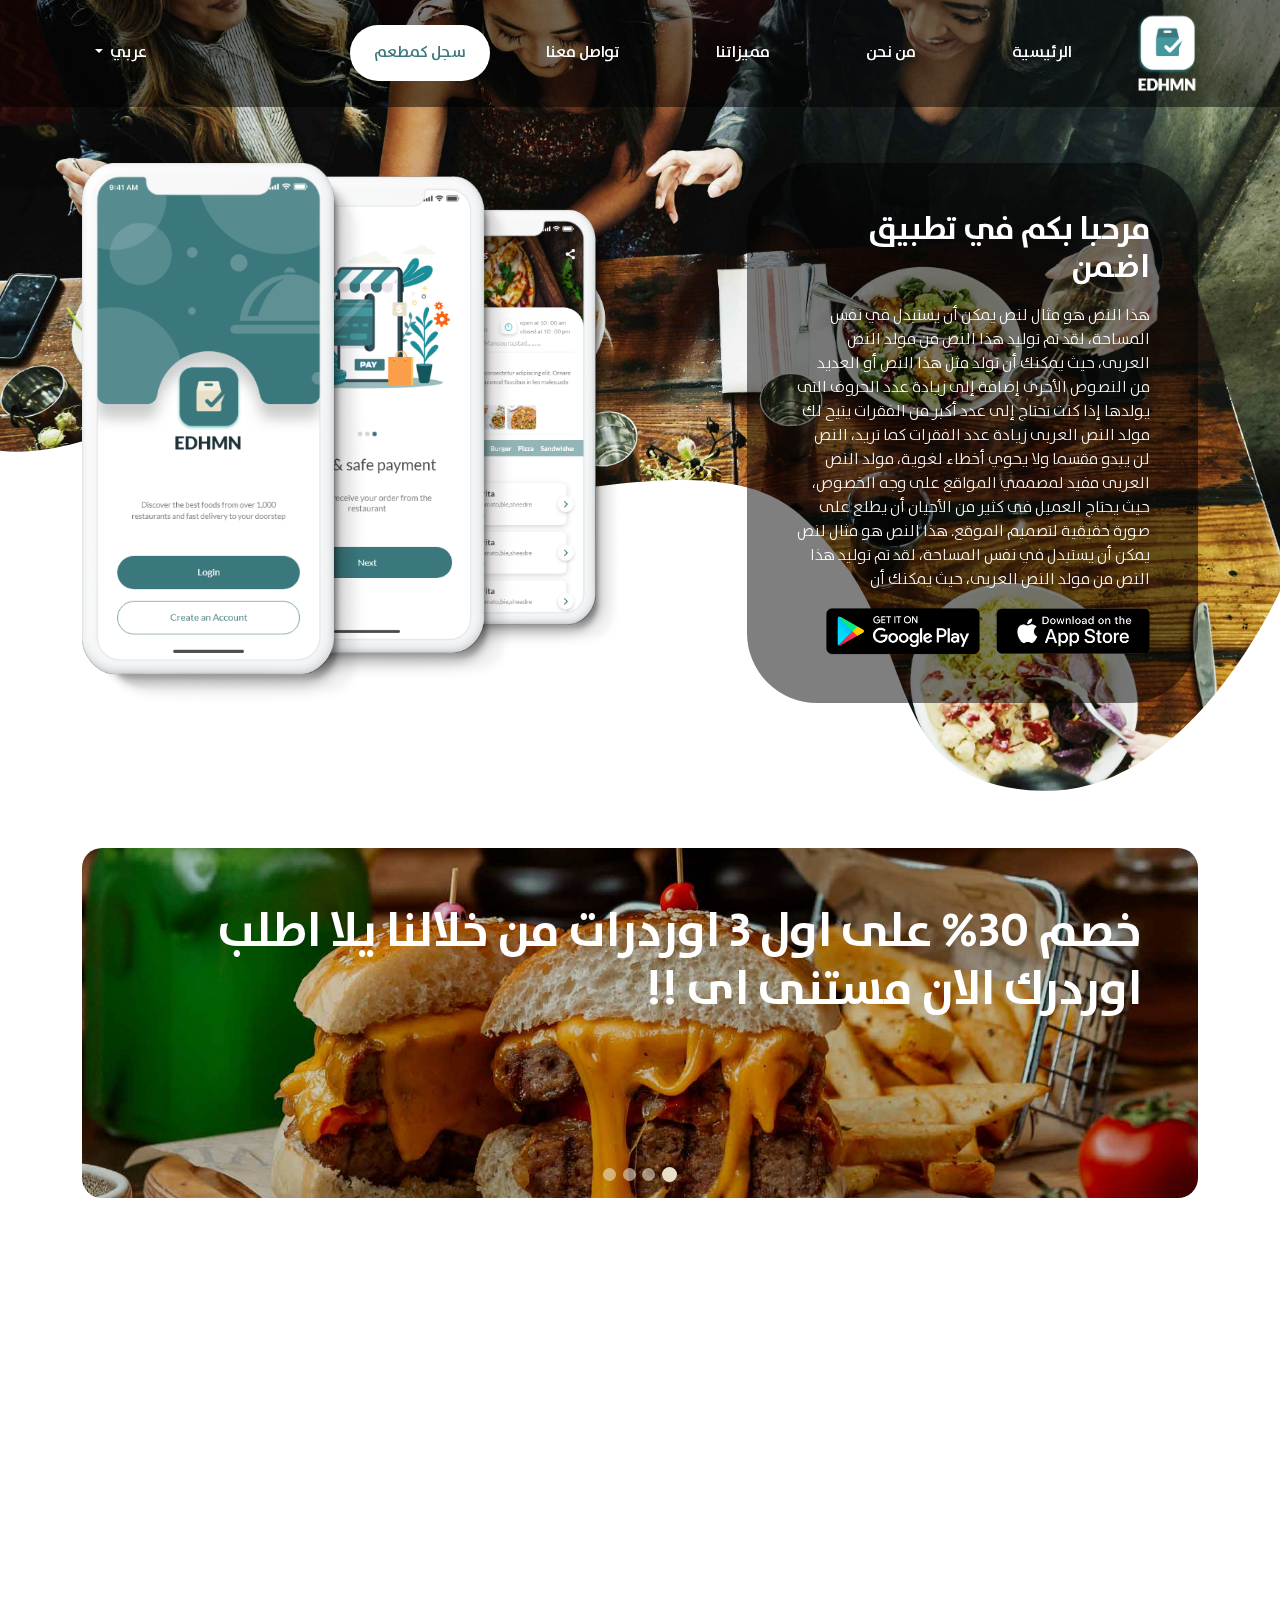
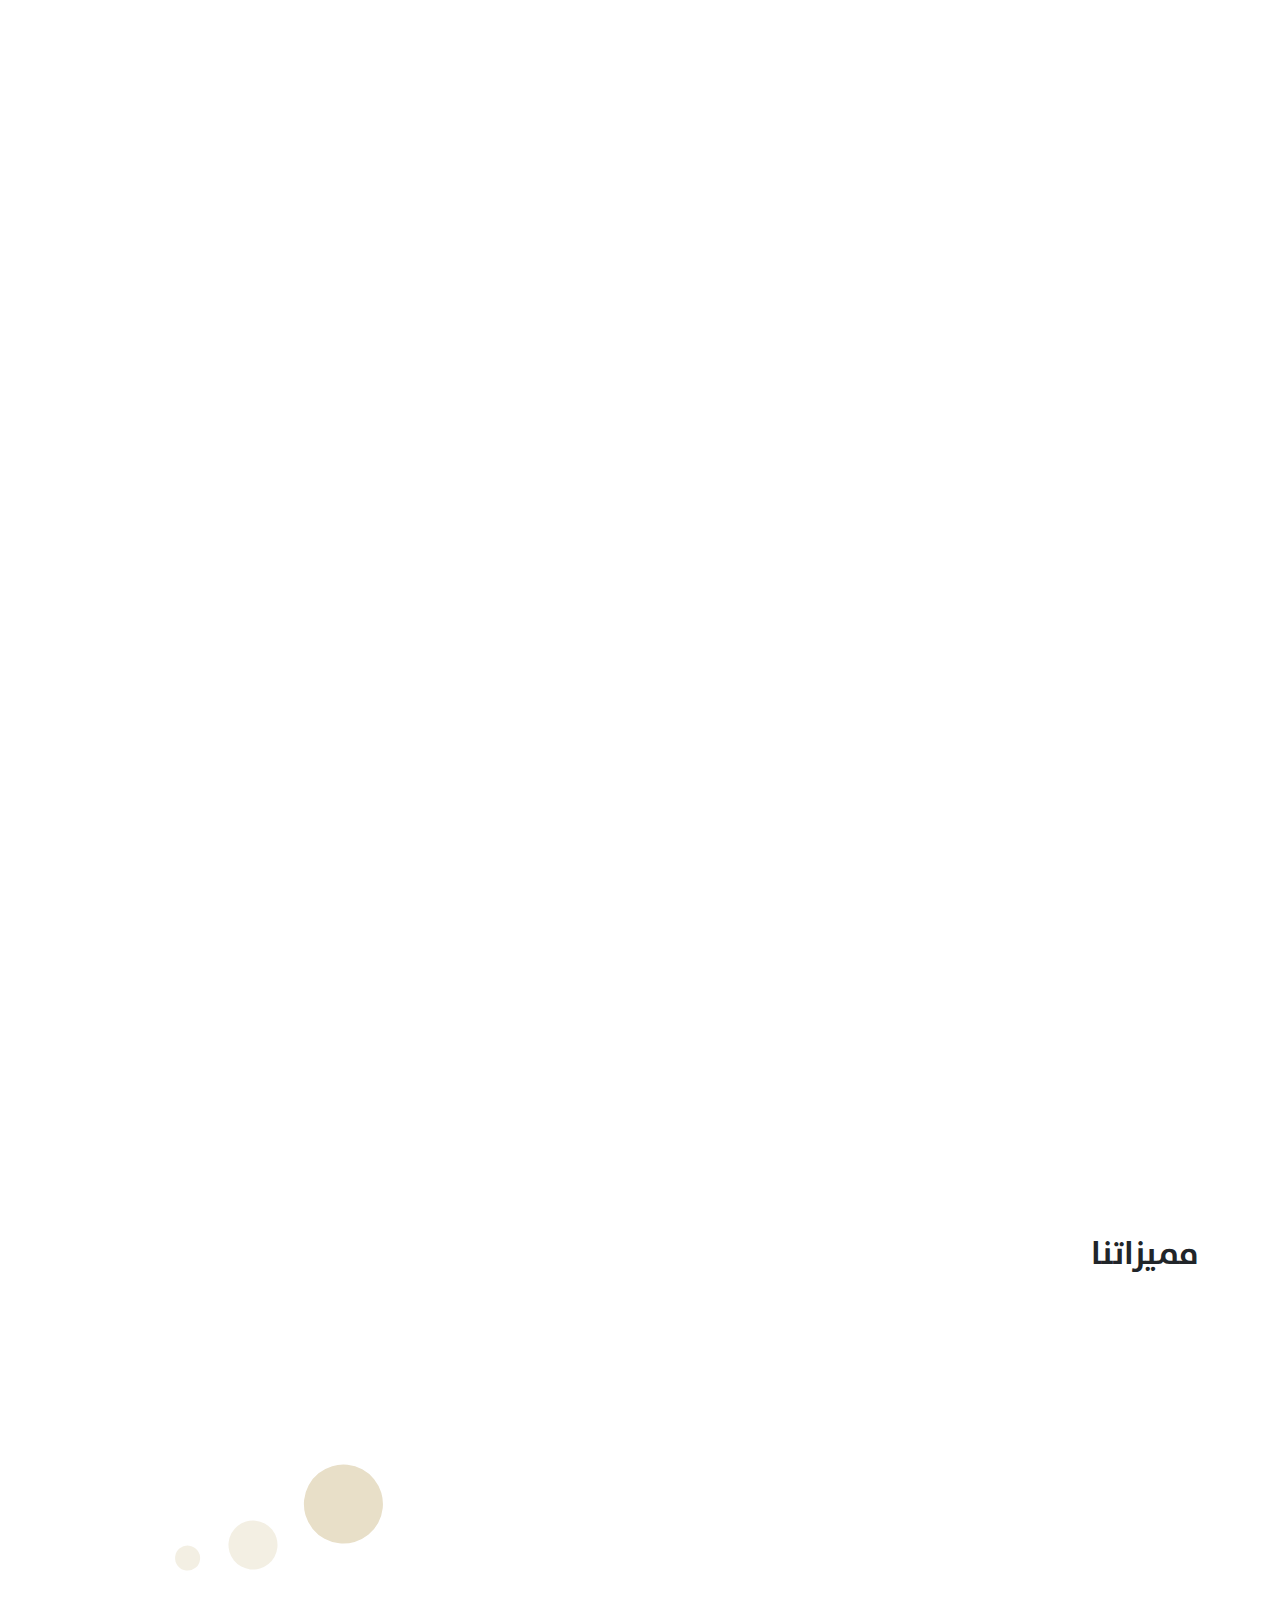
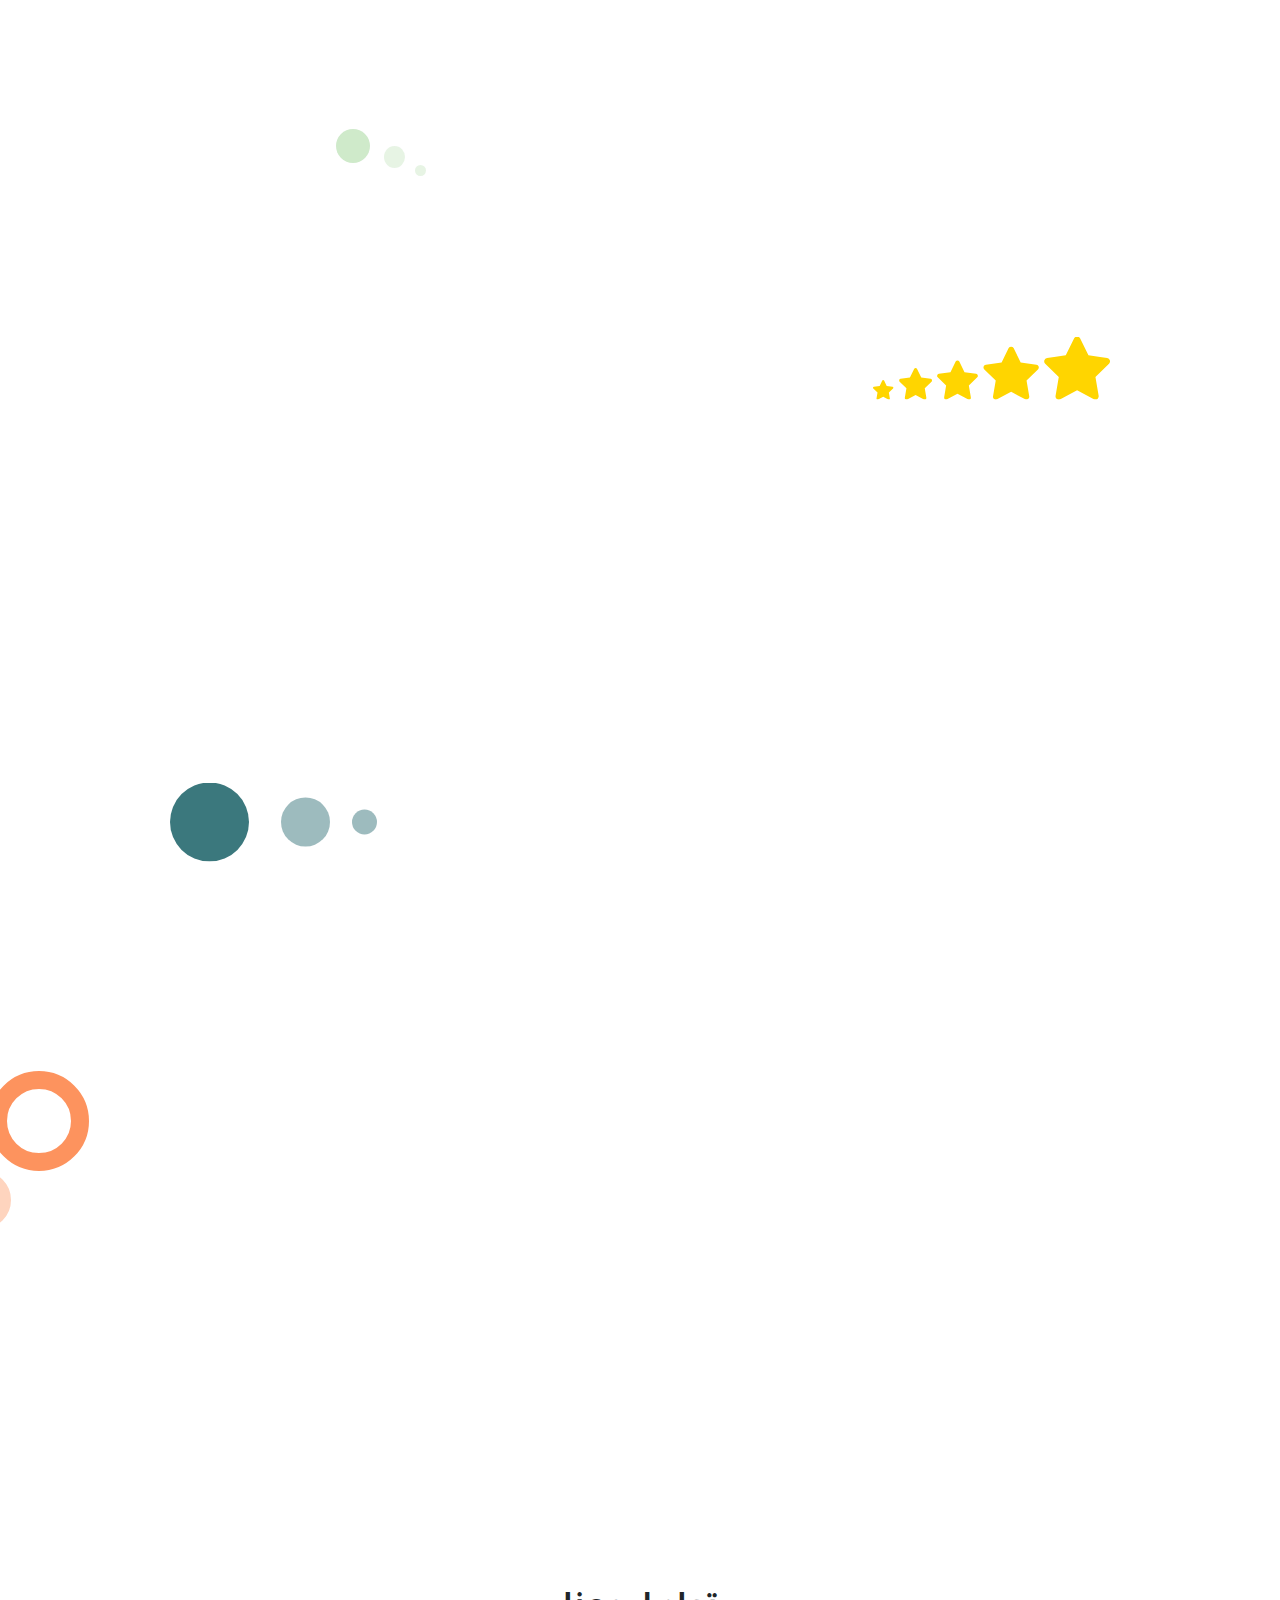
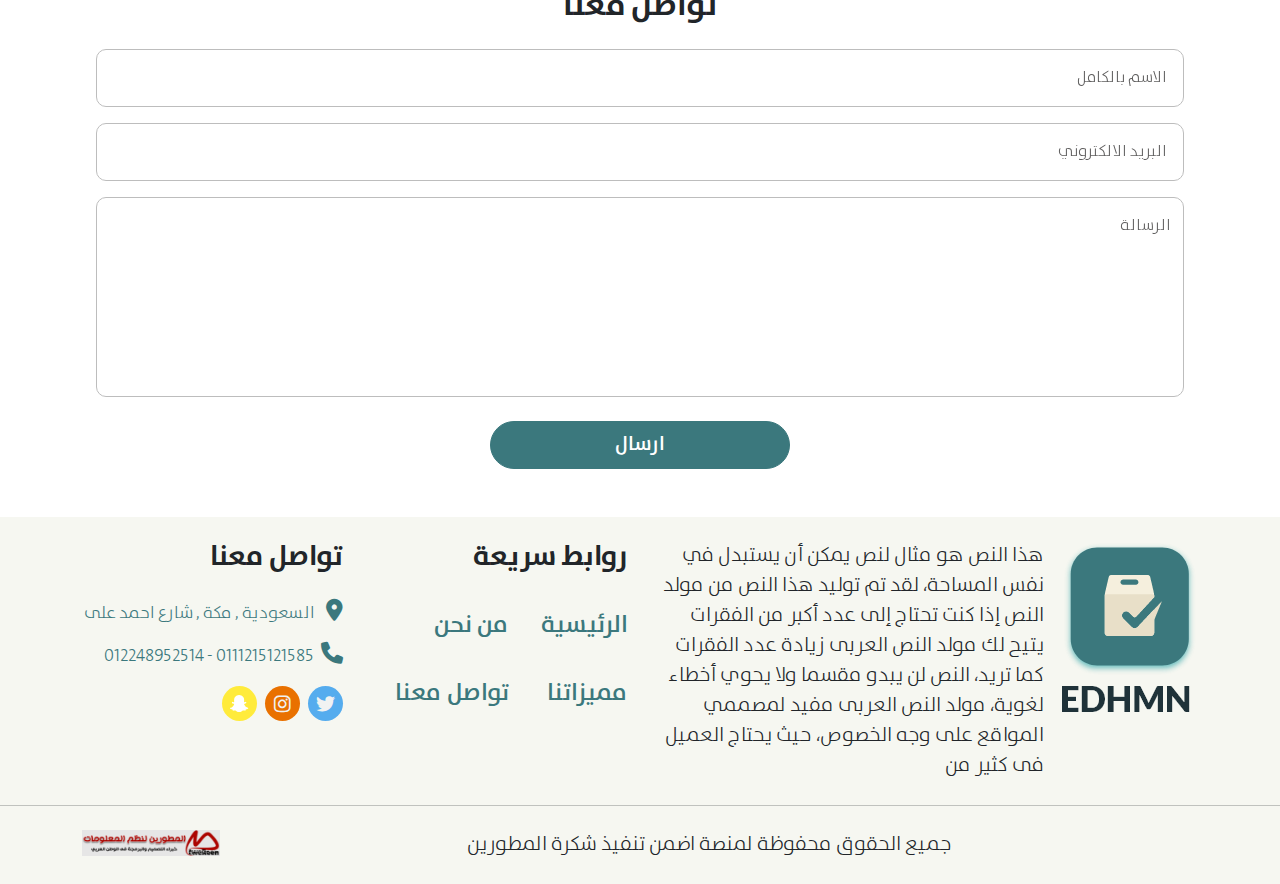
==== views/index.html @ 1c358908 "Finish landing home" ====
<!DOCTYPE html>
<html lang="ar">

<head>
    <meta charset="UTF-8">
    <meta http-equiv="X-UA-Compatible" content="IE=edge">
    <meta name="viewport" content="width=device-width, initial-scale=1.0">
    <title>EDHMN</title>
    <meta name="description" content="EDHMN" />
    <meta name="keywords" content="EDHMN">
    <meta name="theme-color" content="#3B787D">
    <link rel="shortcut icon" href="../favicon.png" type="image/x-icon">
    <!-- Fontawsome links -->
    <link rel="stylesheet" href="../css/libs/solid.css">
    <link rel="stylesheet" href="../css/libs/brands.css">
    <link rel="stylesheet" href="../css/libs/regular.css">
    <link rel="stylesheet" href="../css/libs/fontawesome.css">
    <!-- Plugins links -->
    <link rel="stylesheet" href="../css/libs/animate.min.css">
    <link rel="stylesheet" href="../css/libs/aos.css">
    <link rel="stylesheet" href="../css/libs/owl.carousel.css">
    <!-- Style -->
    <link rel="stylesheet" id="bootstrapLink" href="../css/bootstrap.rtl.css">
    <link rel="stylesheet" id="stylefileLink" href="../css/style.rtl.css">
</head>

<body>

    <!-- Loading page -->
    <div class="loading-wrap">

    </div>

    <!-- Content -->
    <div class="wrap-fullpage">
        <!-- Start Header -->
        <header id="main-header">
            <img src="../assets/img/global/svghead.svg" draggable="false" class="d-md-block d-none header__img"
                alt="header">
            <img src="../assets/img/global/svgheadMobile.svg" draggable="false" class="d-md-none header__img"
                alt="header">

            <img src="../assets/img/SVGs/greencirle.svg" data-aos-delay="200" data-aos="fade-down"
                class="circle__svg green" alt="circle" draggable="false">
            <img src="../assets/img/SVGs/opacityYellowCircle.svg" data-aos-delay="200" data-aos="fade-up"
                class="circle__svg yellow" alt="circle" draggable="false">


            <nav class="navbar navbar-expand-lg bg-black bg-opacity-50 fixed-top">
                <div class="container-xl container-fluid">
                    <a class="navbar-brand" href="#">
                        <img src="../assets/img/global/logo.png" alt="logo شعار الموقع">
                    </a>
                    <button class="navbar-toggler" type="button" data-bs-toggle="offcanvas"
                        data-bs-target="#mainNavbar">
                        <span class="fas fa-bars text-white fs-3"></span>
                    </button>
                    <div class="offcanvas offcanvas-start" tabindex="-1" id="mainNavbar">
                        <div class="offcanvas-header border-bottom">
                            <h5 class="offcanvas-title" id="mainNavbarLabel" data-lang="offcanvas_header_title">القائمة
                            </h5>
                            <button type="button" class="btn-close" data-bs-dismiss="offcanvas"></button>
                        </div>
                        <div class="offcanvas-body align-items-lg-center">
                            <ul class="navbar-nav  flex-grow-1 pe-3 align-items-lg-center">

                                <li class="nav-item">
                                    <a class="nav-link px-lg-5" href="index.html" data-lang="home_link">الرئيسية</a>
                                </li>
                                <li class="nav-item">
                                    <a class="nav-link px-lg-5" href="index.html" data-lang="weare_link">من نحن</a>
                                </li>
                                <li class="nav-item">
                                    <a class="nav-link px-lg-5" href="index.html" data-lang="features_link">مميزاتنا</a>
                                </li>
                                <li class="nav-item">
                                    <a class="nav-link px-lg-5" href="index.html" data-lang="contactus_link">تواصل
                                        معنا</a>
                                </li>
                                <li class="nav-item">
                                    <a class="nav-link ms-lg-2 px-4 py-3 bg-white rounded-pill nav-btn"
                                        href="index.html" data-lang="signasrest_link">سجل كمطعم</a>
                                </li>

                            </ul>
                            <hr class="d-lg-none">
                            <div class="dropdown text-lg-center language-toggler">
                                <button class="btn dropdown-toggle" type="button" data-bs-toggle="dropdown">
                                    عربي
                                </button>
                                <ul class="dropdown-menu border-0 shadow-sm">
                                    <li><button class="dropdown-item active" data-lang="arbtn_langtoggler"
                                            data-lang-type="ar" type="button">عربي</button></li>
                                    <li><button class="dropdown-item " data-lang="enbtn_langtoggler" data-lang-type="en"
                                            type="button">انجليزي</button></li>
                                </ul>
                            </div>
                        </div>
                    </div>


                </div>
            </nav>


            <div class="header__content">
                <div class="container-xl container-fluid">
                    <div class="row gy-5">
                        <div class="col-lg-5">
                            <section class="bg-black bg-opacity-50  p-sm-5 p-4 mx-auto mx-lg-0 text__box"
                                data-aos="fade-up">
                                <h2 class="text-white mb-3 content__title" data-lang="introtitle_header">مرحبا بكم في
                                    تطبيق اضمن</h2>
                                <p class="text-white content__paragraph" data-lang="introparagraph_header">
                                    هذا النص هو مثال لنص يمكن أن يستبدل في نفس المساحة، لقد تم توليد هذا النص من مولد
                                    النص
                                    العربى، حيث يمكنك أن تولد مثل هذا النص أو العديد من النصوص الأخرى إضافة إلى زيادة
                                    عدد
                                    الحروف التى يولدها
                                    إذا كنت تحتاج إلى عدد أكبر من الفقرات يتيح لك مولد النص العربى زيادة عدد الفقرات كما
                                    تريد، النص لن يبدو مقسما ولا يحوي أخطاء لغوية، مولد النص العربى مفيد لمصممي المواقع
                                    على
                                    وجه الخصوص، حيث يحتاج العميل فى كثير من الأحيان أن يطلع على صورة حقيقية لتصميم
                                    الموقع.
                                    هذا النص هو مثال لنص يمكن أن يستبدل في نفس المساحة، لقد تم توليد هذا النص من مولد
                                    النص
                                    العربى، حيث يمكنك أن
                                </p>
                                <ul class="nav gap-3">
                                    <li class="nav-item">
                                        <a class="nav-link p-0" href="#"><img
                                                src="../assets/img/global/appstore-free-img.png"
                                                alt="تحميل التطبيق من appstore"></a>
                                    </li>
                                    <li class="nav-item">
                                        <a class="nav-link p-0" href="#">
                                            <img src="../assets/img/global/playstore-free-img.png" alt="playstore">
                                        </a>
                                    </li>

                                </ul>
                            </section>
                        </div>
                        <div class="col-xl-6 col-lg-7 offset-xl-1 text-center">
                            <img src="../assets/img/global/mobiles.png" data-aos="fade-down" class="img-fluid"
                                alt="mobiles">
                        </div>
                    </div>
                </div>

            </div>
        </header>

        <!-- Start Content -->
        <main>
            <div class="container">
                <!-- Slider -->
                <div class="position-relative wrap-slider">
                    <img src="../assets/img/SVGs/borderdOpacityGreenCr.svg" data-aos="fade-down" draggable="false"
                        class="svg__circle green" alt="circle">
                    <img src="../assets/img/SVGs/borderdOpacityOrangeCr.svg" data-aos="fade-up" draggable="false"
                        class="svg__circle orange" alt="circle">

                    <div class="owl-carousel position-relative py-5 discountslider">
                        <article class="position-relative discount__item">
                            <h3 class="display-5 me-auto item__text" data-lang="discount_text_1">
                                خصم 30% على اول 3 اوردرات من خلالنا يلا اطلب اوردرك الان مستنى اى !!
                            </h3>
                            <img src="../assets/img/slider/meat-burger-with-french-fries.jpg" draggable="false"
                                class="item__img" alt="برجر عرض">
                        </article>
                        <article class="position-relative discount__item">
                            <h3 class="display-5 me-auto item__text" data-lang="discount_text_2">
                                خصم 30% على اول 3 اوردرات من خلالنا يلا اطلب اوردرك الان مستنى اى !! خصم 30% على اول 3
                                اوردرات من خلالنا يلا اطلب اوردرك الان مستنى اى !!
                            </h3>
                            <img src="../assets/img/slider/meat-burger-with-french-fries.jpg" draggable="false"
                                class="item__img" alt="برجر عرض">
                        </article>
                        <article class="position-relative discount__item">
                            <h3 class="display-5 me-auto item__text" data-lang="discount_text_1">
                                خصم 30% على اول 3 اوردرات من خلالنا يلا اطلب اوردرك الان مستنى اى !!
                            </h3>
                            <img src="../assets/img/slider/meat-burger-with-french-fries.jpg" draggable="false"
                                class="item__img" alt="برجر عرض">
                        </article>
                        <article class="position-relative discount__item">
                            <h3 class="display-5 me-auto item__text" data-lang="discount_text_2">
                                خصم 30% على اول 3 اوردرات من خلالنا يلا اطلب اوردرك الان مستنى اى !! خصم 30% على اول 3
                                اوردرات من خلالنا يلا اطلب اوردرك الان مستنى اى !!
                            </h3>
                            <img src="../assets/img/slider/meat-burger-with-french-fries.jpg" draggable="false"
                                class="item__img" alt="برجر عرض">
                        </article>

                    </div>
                </div>


                <!-- About Us -->
                <div id="aboutus-section" class="py-5">
                    <div class="row g-4">
                        <div class="col-xxl-7 align-self-x2l-center">
                            <img src="../assets/img/global/aboutus-mobiles.png" data-aos="fade-up"
                                alt="من يكون اضمن EDHMN" class="img-fluid">
                        </div>
                        <div class="col-xxl-5">
                            <article class="mx-auto position-relative text__box" data-aos="fade-down">
                                <img src="../assets/img/SVGs/groupCirOranges.svg" draggable="false" alt="circles"
                                    class="svg__circles">
                                <h3 class="h2 mb-3 fw-ar-bold about__title" data-lang="aboutus_title">من نحن</h3>
                                <p class="lead fs-4 mb-0" data-lang="aboutus_paragraph">
                                    هذا النص هو مثال لنص يمكن أن يستبدل في نفس المساحة، لقد تم توليد هذا النص من
                                    مولد النص العربى، حيث يمكنك أن تولد مثل هذا النص أو العديد من النصوص الأخرى إضافة
                                    إلى زيادة عدد الحروف التى يولدها
                                    <br>
                                    المواقع على وجه الخصوص، حيث يحتاج العميل فى كثير من الأحيان أن يطلع على صورة حقيقية
                                    لتصميم الموقع.
                                    هذا النص هو مثال لنص يمكن أن يستبدل في نفس المساحة، لقد تم توليد هذا النص من مولد
                                    النص العربى، حيث يمكنك أن تولد مثل هذا النص أو العديد من النصوص الأخرى إضافة إلى
                                    إذا كنت تحتاج إلى عدد أكبر من الفقرات يتيح لك مولد النص العربى زيادة عدد الفقرات كما
                                    تريد، النص لن يبدو مقسما ولا يحوي أخطاء لغوية، مولد النص العربى مفيد لمصممي المواقع
                                    على وجه الخصوص، حيث يحتاج العميل فى كثير من الأحيان أن يطلع على صورة حقيقية لتصميم
                                    الموقع. إلى زيادة عدد الحروف التى يولدها التطبيق.
                                </p>
                            </article>
                        </div>
                    </div>
                </div>


                <!-- Our Features -->
                <section id="features-section" class="py-5">
                    <h3 class="h2 mb-4 fw-ar-bold feature__title" data-lang="feature_title">مميزاتنا</h3>
                    <div class="row g-4 mb-4">
                        <!-- 1 -->
                        <div class="col-xl-4 col-md-5 align-self-md-center text-md-start text-center">
                            <span class="feature__number d-block" data-aos="fade-down">
                                01
                            </span>
                            <p data-aos="fade-up" class="mb-0 mx-auto mx-md-0 feature__text" data-lang="feature_1">
                                نوفر لك مجموعة من افضل المطاعم ,والكافيهات ... الخ المتميزة القريبة منك
                            </p>
                        </div>
                        <div class="col-xl-8 col-md-7 position-relative">
                            <div class="position-relative imgs__box">
                                <div class="img__back" data-aos="fade-up-left">
                                    <img src="../assets/img/features/cups.jpg" alt="كاسات واطقم ومشاريب">
                                </div>
                                <div class="img__front" data-aos="fade-up-right">
                                    <img src="../assets/img/features/coloredburger.jpg" alt="برجر ملون , ايس كريم">
                                </div>
                            </div>

                            <img src="../assets/img/SVGs/groupGreenCir.svg" alt="circles" draggable="false"
                                class="circle__svg">
                            <img draggable="false" src="../assets/img/features/yelloCircles.svg"
                                class="img-fluid circle" alt="yellow دوائر ملونه">
                        </div>
                    </div>
                    <!-- 2 -->
                    <div class="row g-4 mb-4 leftrow__box">
                        <div class="col-xl-9 col-md-7 position-relative leftside">
                            <div class="position-relative left__box imgs__box">
                                <div class="img__back" data-aos="fade-up-right">
                                    <img src="../assets/img/features/coloredburger.jpg" alt="كاسات واطقم ومشاريب">
                                </div>
                                <div class="img__front" data-aos="fade-up-left">
                                    <img src="../assets/img/features/burger.jpg" alt="برجر ملون , ايس كريم">
                                </div>
                            </div>

                            <img draggable="false" src="../assets/img/features/stars.svg" class="img-fluid circle"
                                alt="نجوم">
                        </div>
                        <div class="col-xl-3 col-md-5 align-self-md-center text-md-start text-center">
                            <span class="feature__number d-block" data-aos="fade-down">
                                02
                            </span>
                            <p class="mb-0 mx-auto mx-md-0 feature__text" data-aos="fade-up" data-lang="feature_2">
                                تقدر تختار وجبتك المفضلة من مطعمك المفضل وتضيفها للسلة واذا بدك اوردر خاص تقدر تطلبه
                                كمان
                            </p>
                        </div>
                    </div>
                    <!-- 3 -->
                    <div class="row g-4 mb-4">
                        <div class="col-xl-4 col-md-5 align-self-md-center text-md-start text-center">
                            <span class="feature__number d-block" data-aos="fade-down">
                                03
                            </span>
                            <p class="mb-0 mx-auto mx-md-0 feature__text" data-aos="fade-up" data-lang="feature_3">
                                يمكنك استلام اوردرك من المطعم بنفسك او يمكنك حجز طاولة في المطعم
                            </p>
                        </div>
                        <div class="col-xl-8 col-md-7 position-relative">
                            <div class="position-relative imgs__box">
                                <div class="img__back">
                                    <img src="../assets/img/features/breads.jpg" data-aos="fade-up-left"
                                        alt="كاسات واطقم ومشاريب">
                                </div>
                                <div class="img__front">
                                    <img src="../assets/img/features/cafe.jpg" data-aos="fade-up-right"
                                        alt="برجر ملون , ايس كريم">
                                </div>
                            </div>

                            <img draggable="false" src="../assets/img/features/greenCircles.svg"
                                class="img-fluid circle" alt="yellow دوائر ملونه">
                        </div>
                    </div>
                    <!-- 4 -->
                    <div class="row g-4 leftrow__box">
                        <div class="col-xl-9 col-md-7 position-relative leftside">
                            <div class="position-relative left__box imgs__box">
                                <div class="img__back">
                                    <img src="../assets/img/features/group.jpg" data-aos="fade-up-right"
                                        alt="كاسات واطقم ومشاريب">
                                </div>
                                <div class="img__front">
                                    <img src="../assets/img/features/vegetables.jpg" data-aos="fade-up-left"
                                        alt="برجر ملون , ايس كريم">
                                </div>
                            </div>
                            <img src="../assets/img/SVGs/borderGrOrangeCr.svg" alt="orange" draggable="false"
                                class="gr__svg">
                        </div>
                        <div class="col-xl-3 col-md-5 align-self-md-center text-md-start text-center">
                            <span class="feature__number d-block" data-aos="fade-down">
                                04
                            </span>
                            <p class="mb-0 mx-auto mx-md-0 feature__text" data-aos="fade-up" data-lang="feature_4">
                                سهولة الدفع , كما يمكنك الاطلاع على تفغاصيل الطلب من طلباتى
                            </p>
                        </div>
                    </div>
                </section>

                <!-- Contact Us -->
                <section id="contactus-section" class="py-5 position-relative">
                    <img src="../assets/img/SVGs/primaryBrCr.svg" data-aos="fade-down" alt="دائره" draggable="false"
                        class="svg__circle primary">
                    <img src="../assets/img/SVGs/groupOrangeSolid.svg" data-aos="fade-up" alt="دائره" draggable="false"
                        class="svg__circle orange">
                    <article class="text-center">
                        <h3 class="h2 mb-4 fw-ar-bold contactus__title" data-lang="contactus_title">تواصل معنا</h3>
                    </article>

                    <form class="mx-auto contact__form">
                        <div class="mb-3">
                            <input type="text" class="form-control  p-3" data-lang="input_username"
                                placeholder="الاسم بالكامل">
                        </div>
                        <div class="mb-3">
                            <input type="email" class="form-control  p-3" data-lang="input_email"
                                placeholder="البريد الالكتروني">
                        </div>
                        <div class="mb-3">
                            <textarea class="form-control py-3" data-lang="input_message"
                                placeholder="الرسالة"></textarea>
                        </div>
                        <div class="mt-4 text-center">
                            <button type="submit" class="btn btn-primary rounded-3 py-2 submit__button"
                                data-lang="contactus_button">ارسال</button>
                        </div>
                    </form>
                </section>
            </div>

        </main>

        <!-- Footer -->
        <footer id="main__footer">
            <div class="container">
                <div class="py-4 top__footer">
                    <div class="row g-4">
                        <div class="col-xl-6 col-md-12">
                            <div class="d-flex gap-3 flex-sm-row flex-column">
                                <div class="topfooter__logo">
                                    <img src="../assets/img/global/logoBig.png" alt="اضمن شعار كبير فوتر">
                                </div>
                                <article>
                                    <p class="mb-0 lead topfooter__pargraph" data-lang="topfooter_pargraph">
                                        هذا النص هو مثال لنص يمكن أن يستبدل في نفس المساحة، لقد تم توليد هذا النص من
                                        مولد النص
                                        إذا كنت تحتاج إلى عدد أكبر من الفقرات يتيح لك مولد النص العربى زيادة عدد الفقرات
                                        كما تريد، النص لن يبدو مقسما ولا يحوي أخطاء لغوية، مولد النص العربى مفيد لمصممي
                                        المواقع على وجه الخصوص، حيث يحتاج العميل فى كثير من
                                    </p>
                                </article>
                            </div>
                        </div>
                        <div class="col-xl-3 col-md-6">
                            <section class="maplinkssec__footer">
                                <h4 class="h3 fw-ar-bold mb-3" data-lang="maplinks_title">روابط سريعة</h4>
                                <div class="row">
                                    <div class="col-5">
                                        <ul class="nav flex-column">
                                            <li class="nav-item py-2">
                                                <a class="nav-link px-0" href="#" data-lang="home_link">الرئيسية</a>
                                            </li>
                                            <li class="nav-item py-2">
                                                <a class="nav-link px-0" href="#" data-lang="features_link">مميزاتنا</a>
                                            </li>
                                        </ul>
                                    </div>
                                    <div class="col">
                                        <ul class="nav flex-column">
                                            <li class="nav-item py-2">
                                                <a class="nav-link px-0 " href="#" data-lang="weare_link">من نحن</a>
                                            </li>
                                            <li class="nav-item py-2">
                                                <a class="nav-link px-0" href="#" data-lang="contactus_link">تواصل
                                                    معنا</a>
                                            </li>
                                        </ul>
                                    </div>
                                </div>
                            </section>
                        </div>
                        <div class="col-xl-3 col-md-6">
                            <section class="contactussec__footer">
                                <h4 class="h3 fw-ar-bold mb-3" data-lang="contactus_title">تواصل معنا</h4>

                                <ul class="nav flex-column">
                                    <li class="nav-item">
                                        <a class="nav-link px-0 " href="#">
                                            <i class="fas fa-location-dot me-2"></i>
                                            <span data-lang="address">
                                                السعودية , مكة , شارع احمد على
                                            </span>
                                        </a>
                                    </li>
                                    <li class="nav-item">
                                        <a class="nav-link px-0" href="#">
                                            <i class="fas fa-phone me-1"></i>
                                            <span>
                                                0111215121585 - 012248952514
                                            </span>
                                        </a>
                                    </li>

                                    <li class="nav-item social__links">
                                        <ul class="nav">
                                            <li class="nav-item">
                                                <a class="nav-link p-0" href="#">
                                                    <i class="fab fa-twitter"></i>
                                                </a>
                                            </li>
                                            <li class="nav-item">
                                                <a class="nav-link p-0" href="#">
                                                    <i class="fab fa-instagram"></i>
                                                </a>
                                            </li>
                                            <li class="nav-item">
                                                <a class="nav-link p-0" href="#">

                                                    <svg xmlns="http://www.w3.org/2000/svg" width="18.256"
                                                        height="17.241" viewBox="0 0 16.256 15.241">
                                                        <path id="snapchat_4_" data-name="snapchat (4)"
                                                            d="M15.937,27.369a4.7,4.7,0,0,1-3.192-2.678.154.154,0,0,0-.009-.018.672.672,0,0,1-.076-.553c.119-.278.574-.423.875-.518.087-.027.17-.054.238-.08a1.84,1.84,0,0,0,.648-.387.616.616,0,0,0,.2-.443.7.7,0,0,0-.522-.6.944.944,0,0,0-.354-.067.787.787,0,0,0-.329.067,1.848,1.848,0,0,1-.678.193.622.622,0,0,1-.225-.049c.006-.1.012-.206.019-.314l0-.047a8.047,8.047,0,0,0-.207-3.282,4.415,4.415,0,0,0-.995-1.423,4.16,4.16,0,0,0-1.19-.784,4.7,4.7,0,0,0-1.856-.392H8.244l-.279,0a4.719,4.719,0,0,0-1.858.392,4.136,4.136,0,0,0-1.186.783,4.429,4.429,0,0,0-.991,1.42,8.054,8.054,0,0,0-.208,3.28v0c.007.118.015.241.022.361a.651.651,0,0,1-.266.05,1.763,1.763,0,0,1-.724-.194.651.651,0,0,0-.275-.057.973.973,0,0,0-.487.136.673.673,0,0,0-.344.44.607.607,0,0,0,.232.57,2,2,0,0,0,.606.346c.069.027.151.053.238.08.3.1.757.24.876.518a.677.677,0,0,1-.077.553.144.144,0,0,0-.008.018,5.38,5.38,0,0,1-.819,1.266,4.6,4.6,0,0,1-.988.872,3.634,3.634,0,0,1-1.387.54.379.379,0,0,0-.318.4.481.481,0,0,0,.04.166h0a1.016,1.016,0,0,0,.551.47,6.289,6.289,0,0,0,1.59.414,1.929,1.929,0,0,1,.1.35c.026.122.054.248.093.381a.417.417,0,0,0,.436.317,2.122,2.122,0,0,0,.374-.052,4.252,4.252,0,0,1,.852-.1,3.7,3.7,0,0,1,.61.052,2.9,2.9,0,0,1,1.139.588,3.688,3.688,0,0,0,2.245.875q.041,0,.082,0c.033,0,.074,0,.117,0a3.693,3.693,0,0,0,2.245-.874h0a2.906,2.906,0,0,1,1.139-.587,3.7,3.7,0,0,1,.61-.052,4.272,4.272,0,0,1,.852.09,2.06,2.06,0,0,0,.374.046h.018a.412.412,0,0,0,.418-.312c.039-.131.066-.253.093-.378a2,2,0,0,1,.1-.347,6.333,6.333,0,0,0,1.59-.414,1.02,1.02,0,0,0,.55-.469.483.483,0,0,0,.041-.168A.378.378,0,0,0,15.937,27.369Z"
                                                            transform="translate(0 -15.988)" fill="#fff" />
                                                    </svg>


                                                </a>
                                            </li>
                                        </ul>
                                    </li>
                                </ul>
                            </section>
                        </div>
                    </div>
                </div>
            </div>
            <hr class="my-0">
            <div class="container">
                <div class="py-4 d-flex flex-lg-row flex-column">
                    <div class="text-center flex-grow-1">
                        <p class="mb-0 bottomfooter__text" data-lang="bottomfooter_text">
                            جميع الحقوق محفوظة لمنصة اضمن تنفيذ شكرة المطورين
                        </p>
                    </div>
                    <div class="text-lg-end text-center mt-lg-0 mt-2 flex-shrink-0">
                        <img src="../assets/img/global/footerLogo.png" class="footer-logo__orgn" alt="شعار المطوريين">
                    </div>
                </div>
            </div>
        </footer>
    </div>
    <!-- Scripts -->
    <!-- Language file -->
    <script src="../js/lang.js"></script>


    <!-- !Note: Bootstrap doesnt depend on jquery -->
    <script src="../js/libs/bootstrap.bundle.min.js"></script>
    <script src="../js/libs/jquery-3.5.1.min.js"></script>
    <script src="../js/libs/aos.js"></script>
    <script src="../js/libs/owl.carousel.min.js"></script>
    <script src="../js/app.js"></script>
</body>

</html>
---- css/libs/solid.css ----
/*!
 * Font Awesome Free 6.0.0 by @fontawesome - https://fontawesome.com
 * License - https://fontawesome.com/license/free (Icons: CC BY 4.0, Fonts: SIL OFL 1.1, Code: MIT License)
 * Copyright 2022 Fonticons, Inc.
 */:root,:host{--fa-font-solid: normal 900 1em/1 "Font Awesome 6 Free"}@font-face{font-family:'Font Awesome 6 Free';font-style:normal;font-weight:900;font-display:block;src:url("../../assets/fonts/fa-solid-900.woff2") format("woff2"),url("../../assets/fonts/fa-solid-900.ttf") format("truetype")}.fas,.fa-solid{font-family:'Font Awesome 6 Free';font-weight:900}
---- css/libs/brands.css ----
/*!
 * Font Awesome Free 6.0.0 by @fontawesome - https://fontawesome.com
 * License - https://fontawesome.com/license/free (Icons: CC BY 4.0, Fonts: SIL OFL 1.1, Code: MIT License)
 * Copyright 2022 Fonticons, Inc.
 */:root,:host{--fa-font-brands: normal 400 1em/1 "Font Awesome 6 Brands"}@font-face{font-family:'Font Awesome 6 Brands';font-style:normal;font-weight:400;font-display:block;src:url("../../assets/fonts/fa-brands-400.woff2") format("woff2"),url("../../assets/fonts/fa-brands-400.ttf") format("truetype")}.fab,.fa-brands{font-family:'Font Awesome 6 Brands';font-weight:400}.fa-42-group:before{content:"\e080"}.fa-innosoft:before{content:"\e080"}.fa-500px:before{content:"\f26e"}.fa-accessible-icon:before{content:"\f368"}.fa-accusoft:before{content:"\f369"}.fa-adn:before{content:"\f170"}.fa-adversal:before{content:"\f36a"}.fa-affiliatetheme:before{content:"\f36b"}.fa-airbnb:before{content:"\f834"}.fa-algolia:before{content:"\f36c"}.fa-alipay:before{content:"\f642"}.fa-amazon:before{content:"\f270"}.fa-amazon-pay:before{content:"\f42c"}.fa-amilia:before{content:"\f36d"}.fa-android:before{content:"\f17b"}.fa-angellist:before{content:"\f209"}.fa-angrycreative:before{content:"\f36e"}.fa-angular:before{content:"\f420"}.fa-app-store:before{content:"\f36f"}.fa-app-store-ios:before{content:"\f370"}.fa-apper:before{content:"\f371"}.fa-apple:before{content:"\f179"}.fa-apple-pay:before{content:"\f415"}.fa-artstation:before{content:"\f77a"}.fa-asymmetrik:before{content:"\f372"}.fa-atlassian:before{content:"\f77b"}.fa-audible:before{content:"\f373"}.fa-autoprefixer:before{content:"\f41c"}.fa-avianex:before{content:"\f374"}.fa-aviato:before{content:"\f421"}.fa-aws:before{content:"\f375"}.fa-bandcamp:before{content:"\f2d5"}.fa-battle-net:before{content:"\f835"}.fa-behance:before{content:"\f1b4"}.fa-behance-square:before{content:"\f1b5"}.fa-bilibili:before{content:"\e3d9"}.fa-bimobject:before{content:"\f378"}.fa-bitbucket:before{content:"\f171"}.fa-bitcoin:before{content:"\f379"}.fa-bity:before{content:"\f37a"}.fa-black-tie:before{content:"\f27e"}.fa-blackberry:before{content:"\f37b"}.fa-blogger:before{content:"\f37c"}.fa-blogger-b:before{content:"\f37d"}.fa-bluetooth:before{content:"\f293"}.fa-bluetooth-b:before{content:"\f294"}.fa-bootstrap:before{content:"\f836"}.fa-bots:before{content:"\e340"}.fa-btc:before{content:"\f15a"}.fa-buffer:before{content:"\f837"}.fa-buromobelexperte:before{content:"\f37f"}.fa-buy-n-large:before{content:"\f8a6"}.fa-buysellads:before{content:"\f20d"}.fa-canadian-maple-leaf:before{content:"\f785"}.fa-cc-amazon-pay:before{content:"\f42d"}.fa-cc-amex:before{content:"\f1f3"}.fa-cc-apple-pay:before{content:"\f416"}.fa-cc-diners-club:before{content:"\f24c"}.fa-cc-discover:before{content:"\f1f2"}.fa-cc-jcb:before{content:"\f24b"}.fa-cc-mastercard:before{content:"\f1f1"}.fa-cc-paypal:before{content:"\f1f4"}.fa-cc-stripe:before{content:"\f1f5"}.fa-cc-visa:before{content:"\f1f0"}.fa-centercode:before{content:"\f380"}.fa-centos:before{content:"\f789"}.fa-chrome:before{content:"\f268"}.fa-chromecast:before{content:"\f838"}.fa-cloudflare:before{content:"\e07d"}.fa-cloudscale:before{content:"\f383"}.fa-cloudsmith:before{content:"\f384"}.fa-cloudversify:before{content:"\f385"}.fa-cmplid:before{content:"\e360"}.fa-codepen:before{content:"\f1cb"}.fa-codiepie:before{content:"\f284"}.fa-confluence:before{content:"\f78d"}.fa-connectdevelop:before{content:"\f20e"}.fa-contao:before{content:"\f26d"}.fa-cotton-bureau:before{content:"\f89e"}.fa-cpanel:before{content:"\f388"}.fa-creative-commons:before{content:"\f25e"}.fa-creative-commons-by:before{content:"\f4e7"}.fa-creative-commons-nc:before{content:"\f4e8"}.fa-creative-commons-nc-eu:before{content:"\f4e9"}.fa-creative-commons-nc-jp:before{content:"\f4ea"}.fa-creative-commons-nd:before{content:"\f4eb"}.fa-creative-commons-pd:before{content:"\f4ec"}.fa-creative-commons-pd-alt:before{content:"\f4ed"}.fa-creative-commons-remix:before{content:"\f4ee"}.fa-creative-commons-sa:before{content:"\f4ef"}.fa-creative-commons-sampling:before{content:"\f4f0"}.fa-creative-commons-sampling-plus:before{content:"\f4f1"}.fa-creative-commons-share:before{content:"\f4f2"}.fa-creative-commons-zero:before{content:"\f4f3"}.fa-critical-role:before{content:"\f6c9"}.fa-css3:before{content:"\f13c"}.fa-css3-alt:before{content:"\f38b"}.fa-cuttlefish:before{content:"\f38c"}.fa-d-and-d:before{content:"\f38d"}.fa-d-and-d-beyond:before{content:"\f6ca"}.fa-dailymotion:before{content:"\e052"}.fa-dashcube:before{content:"\f210"}.fa-deezer:before{content:"\e077"}.fa-delicious:before{content:"\f1a5"}.fa-deploydog:before{content:"\f38e"}.fa-deskpro:before{content:"\f38f"}.fa-dev:before{content:"\f6cc"}.fa-deviantart:before{content:"\f1bd"}.fa-dhl:before{content:"\f790"}.fa-diaspora:before{content:"\f791"}.fa-digg:before{content:"\f1a6"}.fa-digital-ocean:before{content:"\f391"}.fa-discord:before{content:"\f392"}.fa-discourse:before{content:"\f393"}.fa-dochub:before{content:"\f394"}.fa-docker:before{content:"\f395"}.fa-draft2digital:before{content:"\f396"}.fa-dribbble:before{content:"\f17d"}.fa-dribbble-square:before{content:"\f397"}.fa-dropbox:before{content:"\f16b"}.fa-drupal:before{content:"\f1a9"}.fa-dyalog:before{content:"\f399"}.fa-earlybirds:before{content:"\f39a"}.fa-ebay:before{content:"\f4f4"}.fa-edge:before{content:"\f282"}.fa-edge-legacy:before{content:"\e078"}.fa-elementor:before{content:"\f430"}.fa-ello:before{content:"\f5f1"}.fa-ember:before{content:"\f423"}.fa-empire:before{content:"\f1d1"}.fa-envira:before{content:"\f299"}.fa-erlang:before{content:"\f39d"}.fa-ethereum:before{content:"\f42e"}.fa-etsy:before{content:"\f2d7"}.fa-evernote:before{content:"\f839"}.fa-expeditedssl:before{content:"\f23e"}.fa-facebook:before{content:"\f09a"}.fa-facebook-f:before{content:"\f39e"}.fa-facebook-messenger:before{content:"\f39f"}.fa-facebook-square:before{content:"\f082"}.fa-fantasy-flight-games:before{content:"\f6dc"}.fa-fedex:before{content:"\f797"}.fa-fedora:before{content:"\f798"}.fa-figma:before{content:"\f799"}.fa-firefox:before{content:"\f269"}.fa-firefox-browser:before{content:"\e007"}.fa-first-order:before{content:"\f2b0"}.fa-first-order-alt:before{content:"\f50a"}.fa-firstdraft:before{content:"\f3a1"}.fa-flickr:before{content:"\f16e"}.fa-flipboard:before{content:"\f44d"}.fa-fly:before{content:"\f417"}.fa-font-awesome:before{content:"\f2b4"}.fa-font-awesome-flag:before{content:"\f2b4"}.fa-font-awesome-logo-full:before{content:"\f2b4"}.fa-fonticons:before{content:"\f280"}.fa-fonticons-fi:before{content:"\f3a2"}.fa-fort-awesome:before{content:"\f286"}.fa-fort-awesome-alt:before{content:"\f3a3"}.fa-forumbee:before{content:"\f211"}.fa-foursquare:before{content:"\f180"}.fa-free-code-camp:before{content:"\f2c5"}.fa-freebsd:before{content:"\f3a4"}.fa-fulcrum:before{content:"\f50b"}.fa-galactic-republic:before{content:"\f50c"}.fa-galactic-senate:before{content:"\f50d"}.fa-get-pocket:before{content:"\f265"}.fa-gg:before{content:"\f260"}.fa-gg-circle:before{content:"\f261"}.fa-git:before{content:"\f1d3"}.fa-git-alt:before{content:"\f841"}.fa-git-square:before{content:"\f1d2"}.fa-github:before{content:"\f09b"}.fa-github-alt:before{content:"\f113"}.fa-github-square:before{content:"\f092"}.fa-gitkraken:before{content:"\f3a6"}.fa-gitlab:before{content:"\f296"}.fa-gitter:before{content:"\f426"}.fa-glide:before{content:"\f2a5"}.fa-glide-g:before{content:"\f2a6"}.fa-gofore:before{content:"\f3a7"}.fa-golang:before{content:"\e40f"}.fa-goodreads:before{content:"\f3a8"}.fa-goodreads-g:before{content:"\f3a9"}.fa-google:before{content:"\f1a0"}.fa-google-drive:before{content:"\f3aa"}.fa-google-pay:before{content:"\e079"}.fa-google-play:before{content:"\f3ab"}.fa-google-plus:before{content:"\f2b3"}.fa-google-plus-g:before{content:"\f0d5"}.fa-google-plus-square:before{content:"\f0d4"}.fa-google-wallet:before{content:"\f1ee"}.fa-gratipay:before{content:"\f184"}.fa-grav:before{content:"\f2d6"}.fa-gripfire:before{content:"\f3ac"}.fa-grunt:before{content:"\f3ad"}.fa-guilded:before{content:"\e07e"}.fa-gulp:before{content:"\f3ae"}.fa-hacker-news:before{content:"\f1d4"}.fa-hacker-news-square:before{content:"\f3af"}.fa-hackerrank:before{content:"\f5f7"}.fa-hashnode:before{content:"\e499"}.fa-hips:before{content:"\f452"}.fa-hire-a-helper:before{content:"\f3b0"}.fa-hive:before{content:"\e07f"}.fa-hooli:before{content:"\f427"}.fa-hornbill:before{content:"\f592"}.fa-hotjar:before{content:"\f3b1"}.fa-houzz:before{content:"\f27c"}.fa-html5:before{content:"\f13b"}.fa-hubspot:before{content:"\f3b2"}.fa-ideal:before{content:"\e013"}.fa-imdb:before{content:"\f2d8"}.fa-instagram:before{content:"\f16d"}.fa-instagram-square:before{content:"\e055"}.fa-instalod:before{content:"\e081"}.fa-intercom:before{content:"\f7af"}.fa-internet-explorer:before{content:"\f26b"}.fa-invision:before{content:"\f7b0"}.fa-ioxhost:before{content:"\f208"}.fa-itch-io:before{content:"\f83a"}.fa-itunes:before{content:"\f3b4"}.fa-itunes-note:before{content:"\f3b5"}.fa-java:before{content:"\f4e4"}.fa-jedi-order:before{content:"\f50e"}.fa-jenkins:before{content:"\f3b6"}.fa-jira:before{content:"\f7b1"}.fa-joget:before{content:"\f3b7"}.fa-joomla:before{content:"\f1aa"}.fa-js:before{content:"\f3b8"}.fa-js-square:before{content:"\f3b9"}.fa-jsfiddle:before{content:"\f1cc"}.fa-kaggle:before{content:"\f5fa"}.fa-keybase:before{content:"\f4f5"}.fa-keycdn:before{content:"\f3ba"}.fa-kickstarter:before{content:"\f3bb"}.fa-kickstarter-k:before{content:"\f3bc"}.fa-korvue:before{content:"\f42f"}.fa-laravel:before{content:"\f3bd"}.fa-lastfm:before{content:"\f202"}.fa-lastfm-square:before{content:"\f203"}.fa-leanpub:before{content:"\f212"}.fa-less:before{content:"\f41d"}.fa-line:before{content:"\f3c0"}.fa-linkedin:before{content:"\f08c"}.fa-linkedin-in:before{content:"\f0e1"}.fa-linode:before{content:"\f2b8"}.fa-linux:before{content:"\f17c"}.fa-lyft:before{content:"\f3c3"}.fa-magento:before{content:"\f3c4"}.fa-mailchimp:before{content:"\f59e"}.fa-mandalorian:before{content:"\f50f"}.fa-markdown:before{content:"\f60f"}.fa-mastodon:before{content:"\f4f6"}.fa-maxcdn:before{content:"\f136"}.fa-mdb:before{content:"\f8ca"}.fa-medapps:before{content:"\f3c6"}.fa-medium:before{content:"\f23a"}.fa-medium-m:before{content:"\f23a"}.fa-medrt:before{content:"\f3c8"}.fa-meetup:before{content:"\f2e0"}.fa-megaport:before{content:"\f5a3"}.fa-mendeley:before{content:"\f7b3"}.fa-microblog:before{content:"\e01a"}.fa-microsoft:before{content:"\f3ca"}.fa-mix:before{content:"\f3cb"}.fa-mixcloud:before{content:"\f289"}.fa-mixer:before{content:"\e056"}.fa-mizuni:before{content:"\f3cc"}.fa-modx:before{content:"\f285"}.fa-monero:before{content:"\f3d0"}.fa-napster:before{content:"\f3d2"}.fa-neos:before{content:"\f612"}.fa-nimblr:before{content:"\f5a8"}.fa-node:before{content:"\f419"}.fa-node-js:before{content:"\f3d3"}.fa-npm:before{content:"\f3d4"}.fa-ns8:before{content:"\f3d5"}.fa-nutritionix:before{content:"\f3d6"}.fa-octopus-deploy:before{content:"\e082"}.fa-odnoklassniki:before{content:"\f263"}.fa-odnoklassniki-square:before{content:"\f264"}.fa-old-republic:before{content:"\f510"}.fa-opencart:before{content:"\f23d"}.fa-openid:before{content:"\f19b"}.fa-opera:before{content:"\f26a"}.fa-optin-monster:before{content:"\f23c"}.fa-orcid:before{content:"\f8d2"}.fa-osi:before{content:"\f41a"}.fa-padlet:before{content:"\e4a0"}.fa-page4:before{content:"\f3d7"}.fa-pagelines:before{content:"\f18c"}.fa-palfed:before{content:"\f3d8"}.fa-patreon:before{content:"\f3d9"}.fa-paypal:before{content:"\f1ed"}.fa-perbyte:before{content:"\e083"}.fa-periscope:before{content:"\f3da"}.fa-phabricator:before{content:"\f3db"}.fa-phoenix-framework:before{content:"\f3dc"}.fa-phoenix-squadron:before{content:"\f511"}.fa-php:before{content:"\f457"}.fa-pied-piper:before{content:"\f2ae"}.fa-pied-piper-alt:before{content:"\f1a8"}.fa-pied-piper-hat:before{content:"\f4e5"}.fa-pied-piper-pp:before{content:"\f1a7"}.fa-pied-piper-square:before{content:"\e01e"}.fa-pinterest:before{content:"\f0d2"}.fa-pinterest-p:before{content:"\f231"}.fa-pinterest-square:before{content:"\f0d3"}.fa-pix:before{content:"\e43a"}.fa-playstation:before{content:"\f3df"}.fa-product-hunt:before{content:"\f288"}.fa-pushed:before{content:"\f3e1"}.fa-python:before{content:"\f3e2"}.fa-qq:before{content:"\f1d6"}.fa-quinscape:before{content:"\f459"}.fa-quora:before{content:"\f2c4"}.fa-r-project:before{content:"\f4f7"}.fa-raspberry-pi:before{content:"\f7bb"}.fa-ravelry:before{content:"\f2d9"}.fa-react:before{content:"\f41b"}.fa-reacteurope:before{content:"\f75d"}.fa-readme:before{content:"\f4d5"}.fa-rebel:before{content:"\f1d0"}.fa-red-river:before{content:"\f3e3"}.fa-reddit:before{content:"\f1a1"}.fa-reddit-alien:before{content:"\f281"}.fa-reddit-square:before{content:"\f1a2"}.fa-redhat:before{content:"\f7bc"}.fa-renren:before{content:"\f18b"}.fa-replyd:before{content:"\f3e6"}.fa-researchgate:before{content:"\f4f8"}.fa-resolving:before{content:"\f3e7"}.fa-rev:before{content:"\f5b2"}.fa-rocketchat:before{content:"\f3e8"}.fa-rockrms:before{content:"\f3e9"}.fa-rust:before{content:"\e07a"}.fa-safari:before{content:"\f267"}.fa-salesforce:before{content:"\f83b"}.fa-sass:before{content:"\f41e"}.fa-schlix:before{content:"\f3ea"}.fa-scribd:before{content:"\f28a"}.fa-searchengin:before{content:"\f3eb"}.fa-sellcast:before{content:"\f2da"}.fa-sellsy:before{content:"\f213"}.fa-servicestack:before{content:"\f3ec"}.fa-shirtsinbulk:before{content:"\f214"}.fa-shopify:before{content:"\e057"}.fa-shopware:before{content:"\f5b5"}.fa-simplybuilt:before{content:"\f215"}.fa-sistrix:before{content:"\f3ee"}.fa-sith:before{content:"\f512"}.fa-sitrox:before{content:"\e44a"}.fa-sketch:before{content:"\f7c6"}.fa-skyatlas:before{content:"\f216"}.fa-skype:before{content:"\f17e"}.fa-slack:before{content:"\f198"}.fa-slack-hash:before{content:"\f198"}.fa-slideshare:before{content:"\f1e7"}.fa-snapchat:before{content:"\f2ab"}.fa-snapchat-ghost:before{content:"\f2ab"}.fa-snapchat-square:before{content:"\f2ad"}.fa-soundcloud:before{content:"\f1be"}.fa-sourcetree:before{content:"\f7d3"}.fa-speakap:before{content:"\f3f3"}.fa-speaker-deck:before{content:"\f83c"}.fa-spotify:before{content:"\f1bc"}.fa-square-font-awesome:before{content:"\f425"}.fa-square-font-awesome-stroke:before{content:"\f35c"}.fa-font-awesome-alt:before{content:"\f35c"}.fa-squarespace:before{content:"\f5be"}.fa-stack-exchange:before{content:"\f18d"}.fa-stack-overflow:before{content:"\f16c"}.fa-stackpath:before{content:"\f842"}.fa-staylinked:before{content:"\f3f5"}.fa-steam:before{content:"\f1b6"}.fa-steam-square:before{content:"\f1b7"}.fa-steam-symbol:before{content:"\f3f6"}.fa-sticker-mule:before{content:"\f3f7"}.fa-strava:before{content:"\f428"}.fa-stripe:before{content:"\f429"}.fa-stripe-s:before{content:"\f42a"}.fa-studiovinari:before{content:"\f3f8"}.fa-stumbleupon:before{content:"\f1a4"}.fa-stumbleupon-circle:before{content:"\f1a3"}.fa-superpowers:before{content:"\f2dd"}.fa-supple:before{content:"\f3f9"}.fa-suse:before{content:"\f7d6"}.fa-swift:before{content:"\f8e1"}.fa-symfony:before{content:"\f83d"}.fa-teamspeak:before{content:"\f4f9"}.fa-telegram:before{content:"\f2c6"}.fa-telegram-plane:before{content:"\f2c6"}.fa-tencent-weibo:before{content:"\f1d5"}.fa-the-red-yeti:before{content:"\f69d"}.fa-themeco:before{content:"\f5c6"}.fa-themeisle:before{content:"\f2b2"}.fa-think-peaks:before{content:"\f731"}.fa-tiktok:before{content:"\e07b"}.fa-trade-federation:before{content:"\f513"}.fa-trello:before{content:"\f181"}.fa-tumblr:before{content:"\f173"}.fa-tumblr-square:before{content:"\f174"}.fa-twitch:before{content:"\f1e8"}.fa-twitter:before{content:"\f099"}.fa-twitter-square:before{content:"\f081"}.fa-typo3:before{content:"\f42b"}.fa-uber:before{content:"\f402"}.fa-ubuntu:before{content:"\f7df"}.fa-uikit:before{content:"\f403"}.fa-umbraco:before{content:"\f8e8"}.fa-uncharted:before{content:"\e084"}.fa-uniregistry:before{content:"\f404"}.fa-unity:before{content:"\e049"}.fa-unsplash:before{content:"\e07c"}.fa-untappd:before{content:"\f405"}.fa-ups:before{content:"\f7e0"}.fa-usb:before{content:"\f287"}.fa-usps:before{content:"\f7e1"}.fa-ussunnah:before{content:"\f407"}.fa-vaadin:before{content:"\f408"}.fa-viacoin:before{content:"\f237"}.fa-viadeo:before{content:"\f2a9"}.fa-viadeo-square:before{content:"\f2aa"}.fa-viber:before{content:"\f409"}.fa-vimeo:before{content:"\f40a"}.fa-vimeo-square:before{content:"\f194"}.fa-vimeo-v:before{content:"\f27d"}.fa-vine:before{content:"\f1ca"}.fa-vk:before{content:"\f189"}.fa-vnv:before{content:"\f40b"}.fa-vuejs:before{content:"\f41f"}.fa-watchman-monitoring:before{content:"\e087"}.fa-waze:before{content:"\f83f"}.fa-weebly:before{content:"\f5cc"}.fa-weibo:before{content:"\f18a"}.fa-weixin:before{content:"\f1d7"}.fa-whatsapp:before{content:"\f232"}.fa-whatsapp-square:before{content:"\f40c"}.fa-whmcs:before{content:"\f40d"}.fa-wikipedia-w:before{content:"\f266"}.fa-windows:before{content:"\f17a"}.fa-wirsindhandwerk:before{content:"\e2d0"}.fa-wsh:before{content:"\e2d0"}.fa-wix:before{content:"\f5cf"}.fa-wizards-of-the-coast:before{content:"\f730"}.fa-wodu:before{content:"\e088"}.fa-wolf-pack-battalion:before{content:"\f514"}.fa-wordpress:before{content:"\f19a"}.fa-wordpress-simple:before{content:"\f411"}.fa-wpbeginner:before{content:"\f297"}.fa-wpexplorer:before{content:"\f2de"}.fa-wpforms:before{content:"\f298"}.fa-wpressr:before{content:"\f3e4"}.fa-xbox:before{content:"\f412"}.fa-xing:before{content:"\f168"}.fa-xing-square:before{content:"\f169"}.fa-y-combinator:before{content:"\f23b"}.fa-yahoo:before{content:"\f19e"}.fa-yammer:before{content:"\f840"}.fa-yandex:before{content:"\f413"}.fa-yandex-international:before{content:"\f414"}.fa-yarn:before{content:"\f7e3"}.fa-yelp:before{content:"\f1e9"}.fa-yoast:before{content:"\f2b1"}.fa-youtube:before{content:"\f167"}.fa-youtube-square:before{content:"\f431"}.fa-zhihu:before{content:"\f63f"}
---- css/libs/regular.css ----
/*!
 * Font Awesome Free 6.0.0 by @fontawesome - https://fontawesome.com
 * License - https://fontawesome.com/license/free (Icons: CC BY 4.0, Fonts: SIL OFL 1.1, Code: MIT License)
 * Copyright 2022 Fonticons, Inc.
 */:root,:host{--fa-font-regular: normal 400 1em/1 "Font Awesome 6 Free"}@font-face{font-family:'Font Awesome 6 Free';font-style:normal;font-weight:400;font-display:block;src:url("../../assets/fonts/fa-regular-400.woff2") format("woff2"),url("../../assets/fonts/fa-regular-400.ttf") format("truetype")}.far,.fa-regular{font-family:'Font Awesome 6 Free';font-weight:400}
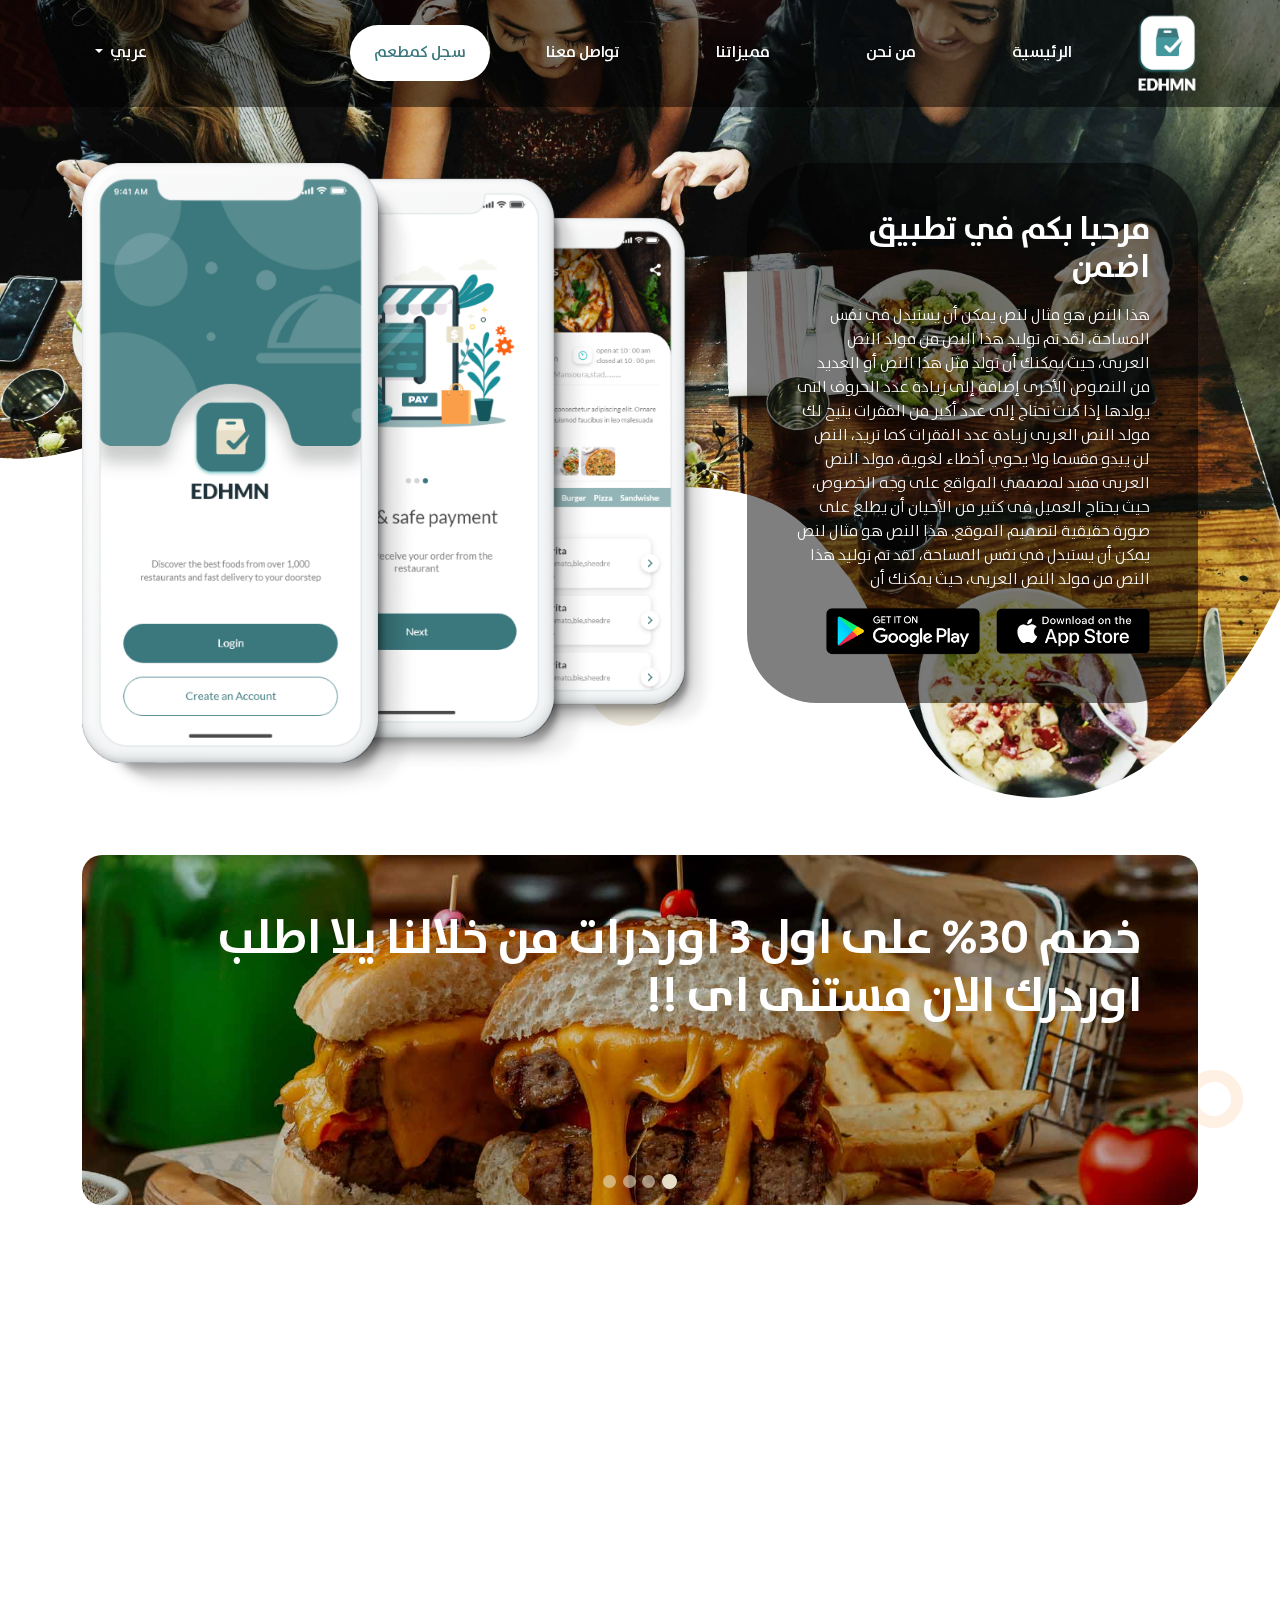
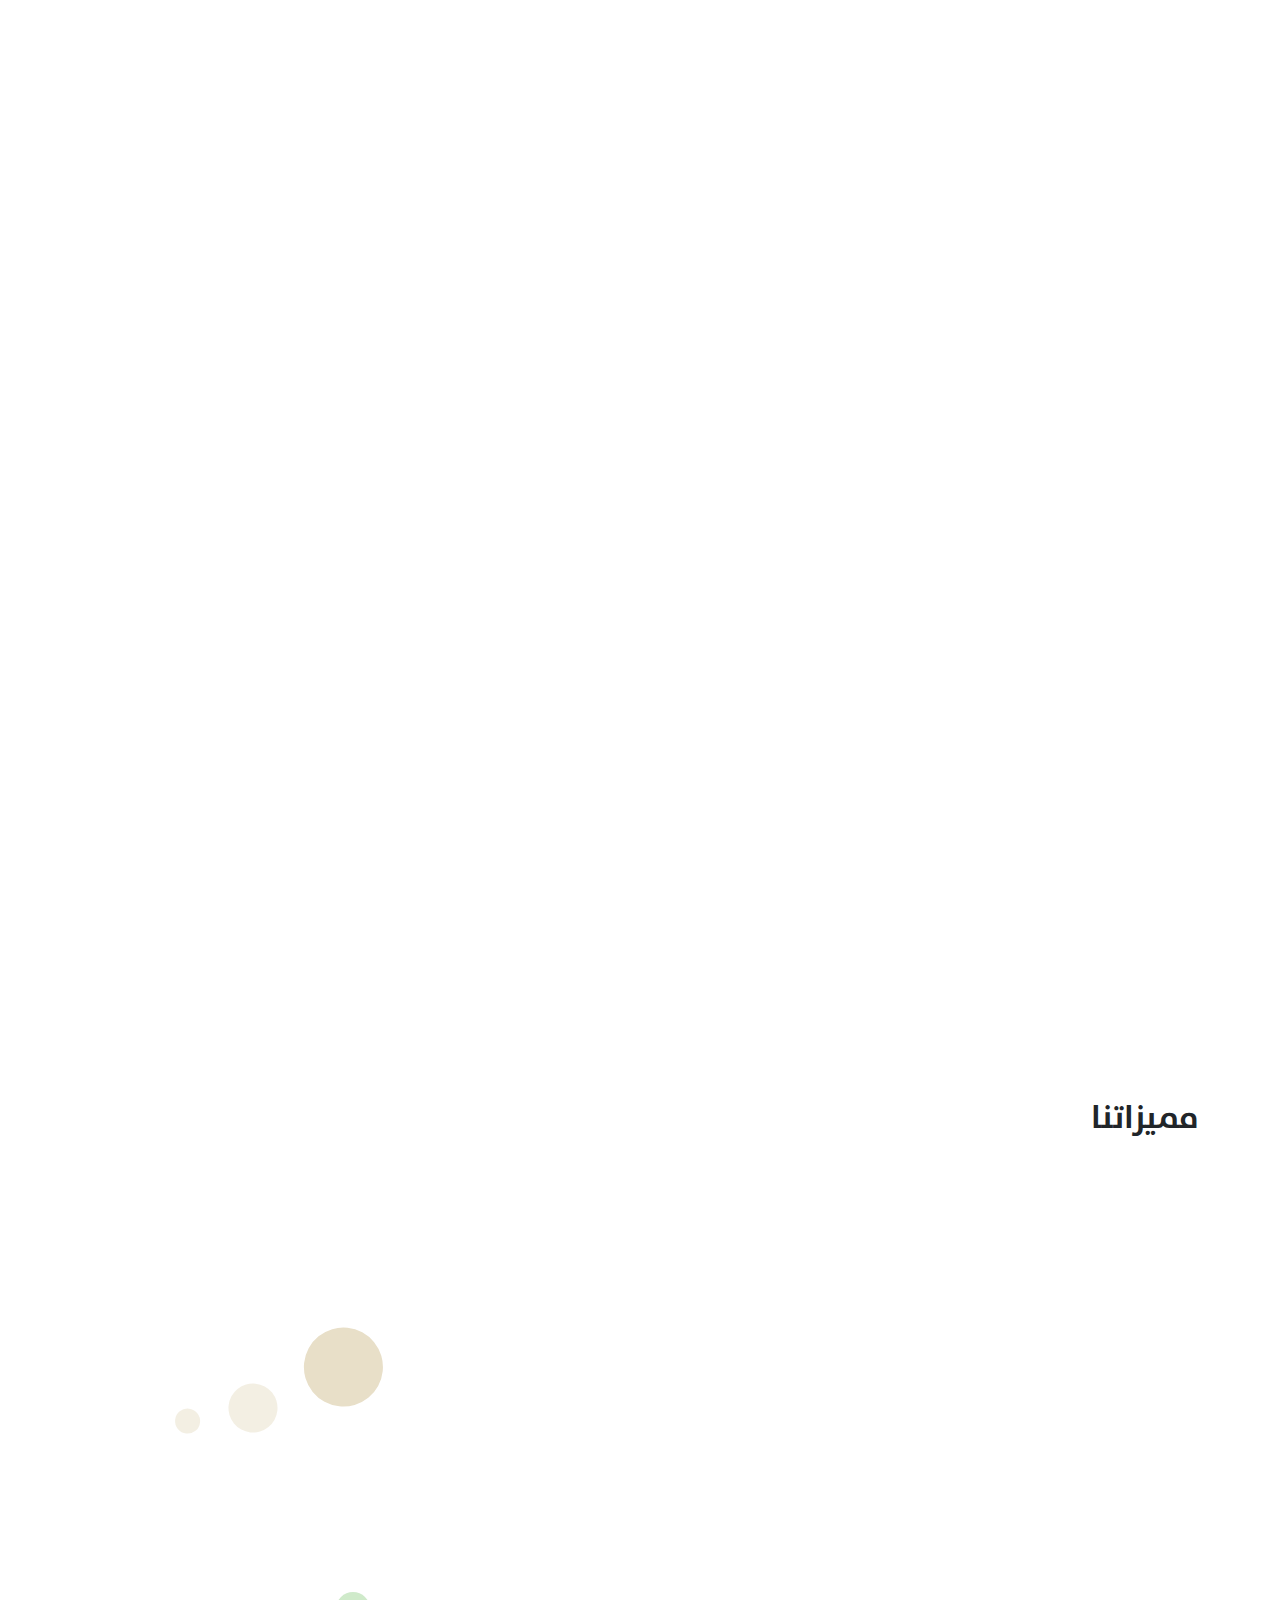
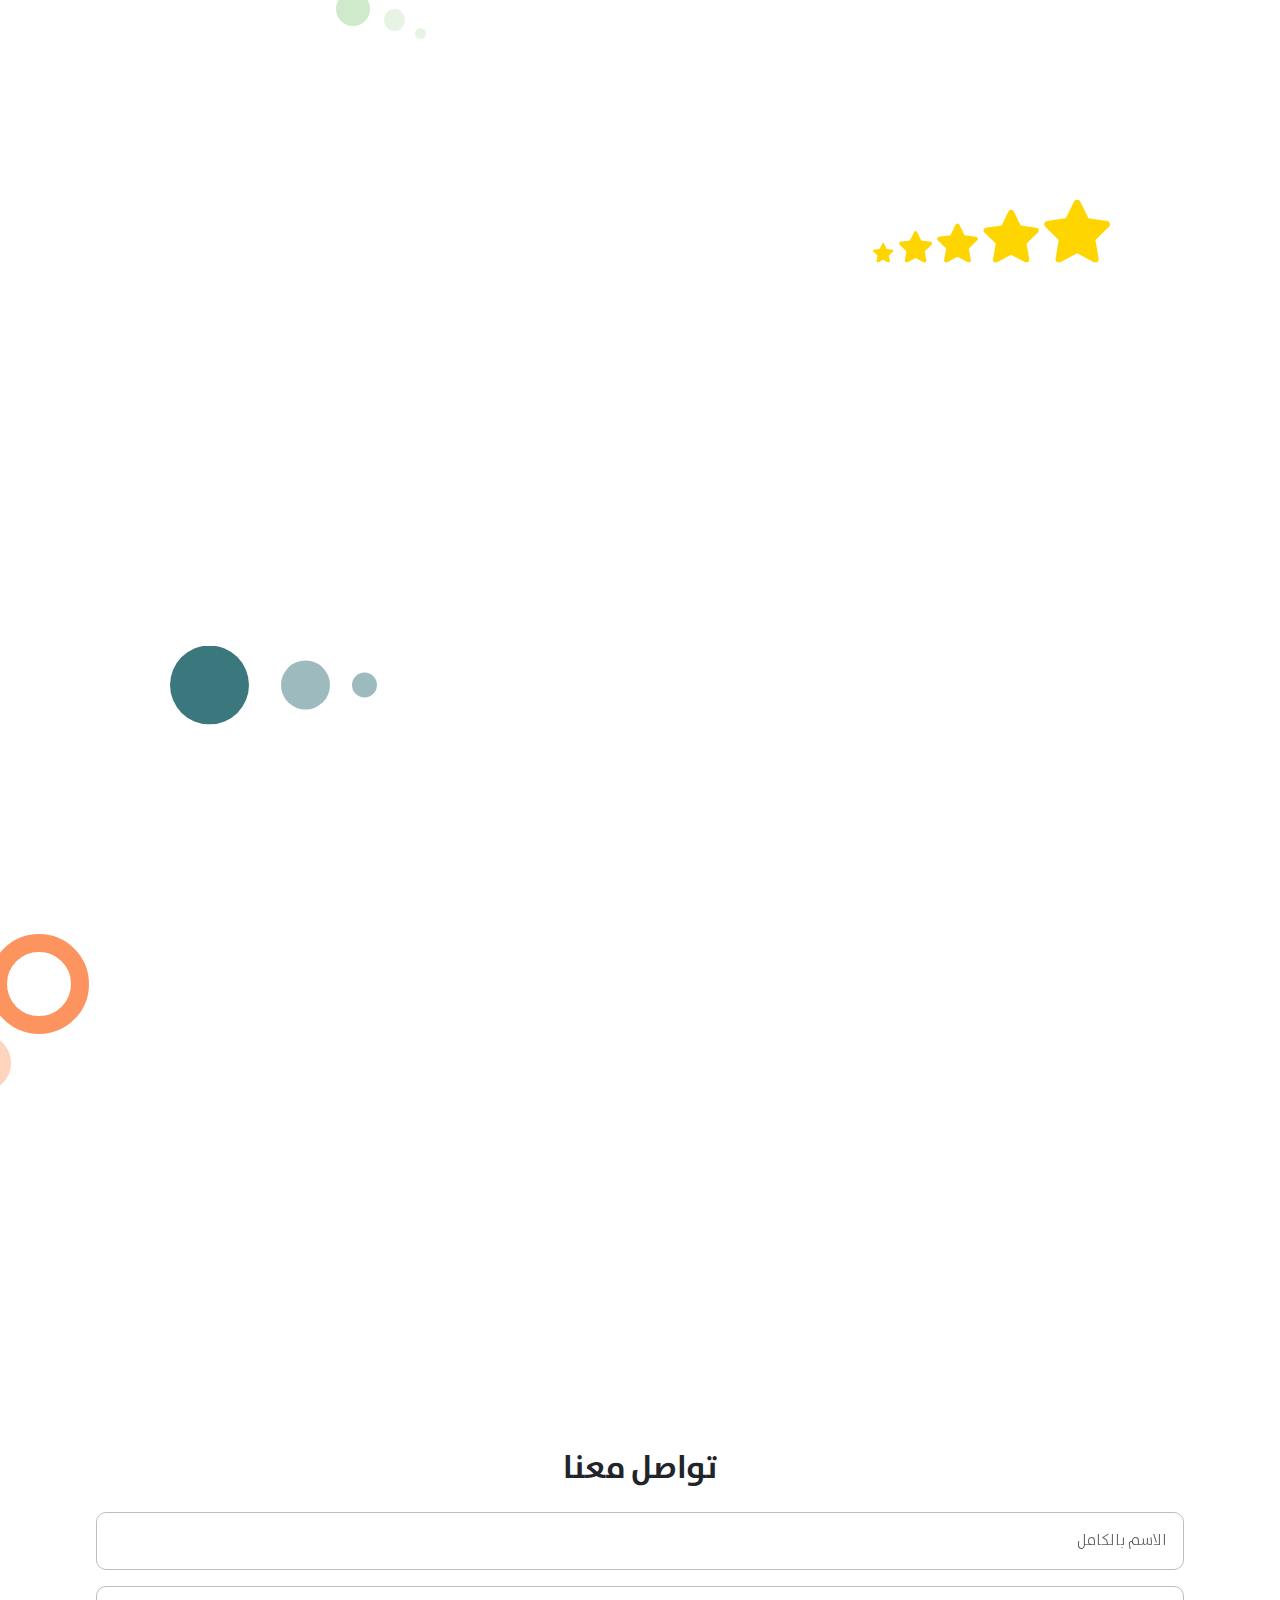
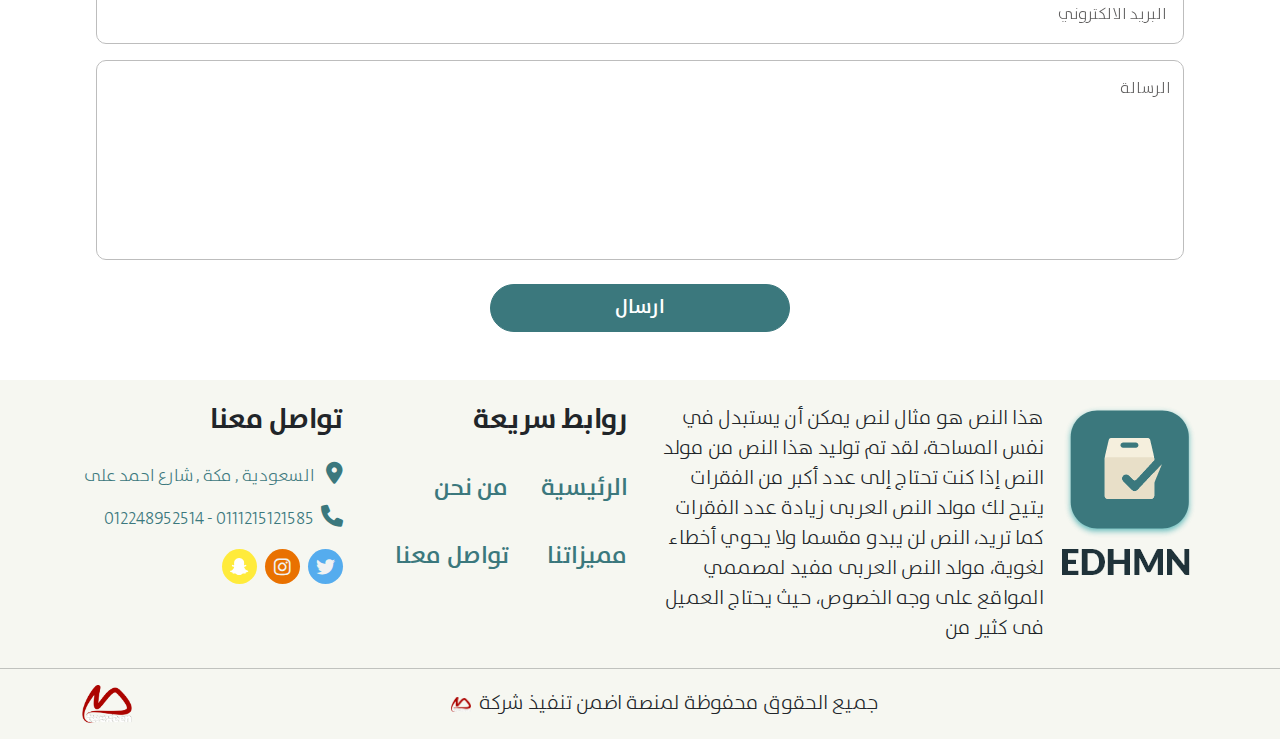
==== commit caa4276d: "Last Edit" ====
--- a/views/index.html
+++ b/views/index.html
@@ -141,7 +141,7 @@
                                 </ul>
                             </section>
                         </div>
-                        <div class="col-xl-6 col-lg-7 offset-xl-1 text-center">
+                        <div class="col-x2l-6 col-lg-7 offset-x2l-1 text-center">
                             <img src="../assets/img/global/mobiles.png" data-aos="fade-down" class="img-fluid"
                                 alt="mobiles">
                         </div>
@@ -219,9 +219,7 @@
                                     هذا النص هو مثال لنص يمكن أن يستبدل في نفس المساحة، لقد تم توليد هذا النص من مولد
                                     النص العربى، حيث يمكنك أن تولد مثل هذا النص أو العديد من النصوص الأخرى إضافة إلى
                                     إذا كنت تحتاج إلى عدد أكبر من الفقرات يتيح لك مولد النص العربى زيادة عدد الفقرات كما
-                                    تريد، النص لن يبدو مقسما ولا يحوي أخطاء لغوية، مولد النص العربى مفيد لمصممي المواقع
-                                    على وجه الخصوص، حيث يحتاج العميل فى كثير من الأحيان أن يطلع على صورة حقيقية لتصميم
-                                    الموقع. إلى زيادة عدد الحروف التى يولدها التطبيق.
+
                                 </p>
                             </article>
                         </div>
@@ -475,14 +473,17 @@
             </div>
             <hr class="my-0">
             <div class="container">
-                <div class="py-4 d-flex flex-lg-row flex-column">
+                <div class="py-3 d-flex flex-lg-row align-items-center flex-column">
                     <div class="text-center flex-grow-1">
-                        <p class="mb-0 bottomfooter__text" data-lang="bottomfooter_text">
-                            جميع الحقوق محفوظة لمنصة اضمن تنفيذ شكرة المطورين
+                        <p class="mb-0 bottomfooter__text">
+                            <span data-lang="bottomfooter_text">جميع الحقوق محفوظة لمنصة اضمن تنفيذ شركة </span><img
+                                class="ms-1 align-middle" src="../assets/img/global/wight_biglogo.png" width="20"
+                                alt="اضمن لوجو">
                         </p>
                     </div>
                     <div class="text-lg-end text-center mt-lg-0 mt-2 flex-shrink-0">
-                        <img src="../assets/img/global/footerLogo.png" class="footer-logo__orgn" alt="شعار المطوريين">
+                        <img src="../assets/img/global/wight_biglogo.png" width="50" class="footer-logo__orgn"
+                            alt="شعار المطوريين">
                     </div>
                 </div>
             </div>
--- a/css/style.rtl.css
+++ b/css/style.rtl.css
@@ -1 +1 @@
-@font-face{font-family:"Black";src:url("../assets/fonts/text-fonts/Bahij_TheSansArabic-Black.ttf")}@font-face{font-family:"Bold";src:url("../assets/fonts/text-fonts/Bahij_TheSansArabic-Bold.ttf")}@font-face{font-family:"Light";src:url("../assets/fonts/text-fonts/Bahij_TheSansArabic-Light.ttf")}@font-face{font-family:"SemiBold";src:url("../assets/fonts/text-fonts/Bahij_TheSansArabic-SemiBold.ttf")}body{direction:rtl;font-family:"SemiBold"}.wrap-fullpage{overflow-x:hidden}.fw-ar-bold{font-family:"Bold"}.dropdown-menu{min-width:auto}#main-header{position:relative;overflow:hidden;background:url(../assets/img/global/header.jpg) no-repeat;background-size:cover;min-height:800px}#main-header .navbar.blur{-webkit-backdrop-filter:blur(30px);backdrop-filter:blur(30px)}#main-header .header__img{position:absolute;width:101%;bottom:-5px;right:-2px;-webkit-user-select:none;-moz-user-select:none;-ms-user-select:none;user-select:none;z-index:1}#main-header .circle__svg{z-index:1;position:absolute}#main-header .circle__svg.green{left:170px;bottom:40%}#main-header .circle__svg.yellow{left:46%;bottom:10%}#main-header .header__content{position:relative}#main-header .header__content{margin-top:3.5rem;z-index:2}#main-header .header__content .text__box{border-radius:70px}#main-header .header__content .text__box .content__title{font-family:"Bold"}#main-header .header__content .text__box .content__paragraph{font-family:"Light"}.wrap-slider .svg__circle{position:absolute;z-index:1}.wrap-slider .svg__circle.green{left:-45px}.wrap-slider .svg__circle.orange{right:-45px;bottom:125px}.wrap-slider .discountslider{z-index:2}.wrap-slider .discountslider .owl-stage .owl-item .discount__item{min-height:350px}.wrap-slider .discountslider .owl-stage .owl-item .discount__item .item__text{position:relative;z-index:2;color:#fff;font-family:"Bold";max-width:1000px}.wrap-slider .discountslider .owl-stage .owl-item .discount__item .item__img{position:absolute;width:100%;height:100%;top:0;left:0;-o-object-fit:cover;object-fit:cover;z-index:1;border-radius:20px;-webkit-filter:brightness(0.8);filter:brightness(0.8)}.wrap-slider .discountslider .owl-dots{display:-webkit-box;display:-ms-flexbox;display:flex;-webkit-box-align:center;-ms-flex-align:center;align-items:center;-webkit-box-pack:center;-ms-flex-pack:center;justify-content:center;width:100%;left:0;position:absolute;bottom:4rem}.wrap-slider .discountslider .owl-dots .owl-dot{border-radius:50%;-webkit-transition:.2s;-o-transition:.2s;transition:.2s;margin-left:.4rem}.wrap-slider .discountslider .owl-dots .owl-dot:last-child{margin-left:0}.wrap-slider .discountslider .owl-dots .owl-dot:not(.active){width:13px;height:13px;background-color:rgba(232,223,200,.6)}.wrap-slider .discountslider .owl-dots .owl-dot.active{width:15px;height:15px;background-color:#e8dfc8}#aboutus-section .text__box{-webkit-box-shadow:0 3px 6px rgba(0,0,0,.12);box-shadow:0 3px 6px rgba(0,0,0,.12);border-radius:10%/90%;padding:3rem 4rem;max-width:715px}#aboutus-section .text__box .svg__circles{position:absolute;-webkit-user-select:none;-moz-user-select:none;-ms-user-select:none;user-select:none;pointer-events:none;right:5px;top:15px}#aboutus-section .text__box p{font-family:"Light"}#features-section .feature__number{font-family:"Black";font-size:66px;letter-spacing:7px;color:rgba(59,120,125,.3)}#features-section .feature__text{max-width:300px}#features-section .imgs__box{overflow:hidden;z-index:2}#features-section .imgs__box.left__box .img__back{left:70px}#features-section .imgs__box .img__back,#features-section .imgs__box .img__front{position:absolute;overflow:hidden;-webkit-transition:.6s ease-in-out;-o-transition:.6s ease-in-out;transition:.6s ease-in-out;border-radius:30px}#features-section .imgs__box .img__back img,#features-section .imgs__box .img__front img{width:100%;height:100%;-o-object-fit:cover;object-fit:cover;-o-object-position:center;object-position:center;border-radius:30px}#features-section .imgs__box .img__back{top:30px}#features-section .imgs__box:hover .img__back{-webkit-transform:scale(0.8) rotate(5deg);-ms-transform:scale(0.8) rotate(5deg);transform:scale(0.8) rotate(5deg)}#features-section .imgs__box:hover .img__front{-webkit-transform:scale(0.8) rotate(-5deg);-ms-transform:scale(0.8) rotate(-5deg);transform:scale(0.8) rotate(-5deg)}#features-section .leftside .circle{right:100px;left:auto}#features-section .circle__svg,#features-section .circle,#features-section .gr__svg{position:absolute;z-index:1;-webkit-user-select:none;-moz-user-select:none;-ms-user-select:none;user-select:none;pointer-events:none}#features-section .circle__svg{left:35%}#features-section .circle{left:100px;top:50%;-webkit-transform:translateY(-50%);-ms-transform:translateY(-50%);transform:translateY(-50%)}#features-section .gr__svg{position:absolute;top:10px;left:-47%}#contactus-section .svg__circle{position:absolute;-webkit-user-select:none;-moz-user-select:none;-ms-user-select:none;user-select:none;pointer-events:none;z-index:1}#contactus-section .svg__circle.primary{right:230px}#contactus-section .svg__circle.orange{bottom:100px}#contactus-section .contact__form,#contactus-section article{position:relative;z-index:2}#contactus-section .contact__form{max-width:1088px}#contactus-section .contact__form input,#contactus-section .contact__form textarea{border-radius:10px}#contactus-section .contact__form input::-webkit-input-placeholder, #contactus-section .contact__form textarea::-webkit-input-placeholder{font-family:"Light"}#contactus-section .contact__form input::-moz-placeholder, #contactus-section .contact__form textarea::-moz-placeholder{font-family:"Light"}#contactus-section .contact__form input:-ms-input-placeholder, #contactus-section .contact__form textarea:-ms-input-placeholder{font-family:"Light"}#contactus-section .contact__form input::-ms-input-placeholder, #contactus-section .contact__form textarea::-ms-input-placeholder{font-family:"Light"}#contactus-section .contact__form input::placeholder,#contactus-section .contact__form textarea::placeholder{font-family:"Light"}#contactus-section .contact__form textarea{height:200px;resize:none}#contactus-section .contact__form .submit__button{width:300px}#main__footer{background-color:#f6f7f1}#main__footer .topfooter__pargraph{max-width:485px;font-family:"Light"}#main__footer .maplinkssec__footer .nav-link{font-size:24px}#main__footer .contactussec__footer .nav-item:not(.social__links) .nav-link i{font-size:22px}#main__footer .contactussec__footer .nav-item:not(.social__links) .nav-link span{font-size:17px;font-family:"Light"}#main__footer .contactussec__footer .nav-item.social__links{margin-top:.5rem}#main__footer .contactussec__footer .nav-item.social__links .nav-item:nth-of-type(1) .nav-link{background-color:#55acee}#main__footer .contactussec__footer .nav-item.social__links .nav-item:nth-of-type(2) .nav-link{background-color:#e97100}#main__footer .contactussec__footer .nav-item.social__links .nav-item:nth-of-type(3) .nav-link{background-color:#ffeb3b}#main__footer .contactussec__footer .nav-item.social__links .nav-link{margin-left:.5rem;width:35px;height:35px;display:-webkit-box;display:-ms-flexbox;display:flex;-webkit-box-align:center;-ms-flex-align:center;align-items:center;-webkit-box-pack:center;-ms-flex-pack:center;justify-content:center;border-radius:50%}#main__footer .contactussec__footer .nav-item.social__links .nav-link i{font-size:19px;display:block;color:#f1f2f2}#main__footer .bottomfooter__text{font-family:"Light";font-size:20px}@media(min-width: 1400px){#main-header .nav-link,#main-header .btn.dropdown-toggle{font-size:22px}#main-header .nav-link.bg-white{padding:15px 25px !important}#main-header .header__content .content__title{font-size:36px}#main-header .header__content .content__paragraph{font-size:24px}#main-header .dropdown-item{font-size:20px}}@media(max-width: 1400px){#main-header .navbar-brand img{width:62px}}@media(min-width: 992px){#main-header .nav-link:not(.nav-btn){color:#fff}#main-header .dropdown-toggle{color:#fff}.discountslider .owl-stage .owl-item .discount__item{padding:3.5rem}#aboutus-section .text__box{padding:3rem 4rem}#features-section .feature__text{font-size:24px}#features-section .img__back{width:350px;height:365px}#features-section .img__front{width:390px;height:425px}#contactus-section .submit__button{font-size:20px}}@media(max-width: 992px){#main-header .nav-link:not(.nav-btn){padding:10px}#main-header .nav-link.nav-btn{background-color:var(--bs-primary) !important;color:#fff;width:-webkit-fit-content;width:-moz-fit-content;width:fit-content}#main-header .offcanvas-start{height:99.9vh}#main-header .dropdown-toggle{border:1px solid #e3e3e3}#main-header .header__content .text__box{max-width:700px}.discountslider .owl-stage .owl-item .discount__item{padding:1.5rem 1.5rem 3rem 1.5rem}#aboutus-section .text__box{padding:1.5rem 2rem}#aboutus-section .text__box .fs-4{font-size:21px !important}#features-section .feature__text{font-size:20px}#features-section .img__back{width:300px;height:315px}#features-section .img__front{width:310px;height:380px}#contactus-section .submit__button{font-size:18px}#main__footer .maplinkssec__footer .nav-link{font-size:20px !important}#main__footer .bottomfooter__text{font-size:18px}}@media(min-width: 768px){#features-section .imgs__box{min-height:430px}#features-section .imgs__box.left__box .img__front{left:10% !important}#features-section .imgs__box:not(.left__box) .img__front{right:7%}}@media(max-width: 768px){.svg__circle,.svg__circles,.gr__svg,.circle{-webkit-transform:scale(0.6);-ms-transform:scale(0.6);transform:scale(0.6)}#features-section .imgs__box{min-height:345px}#features-section .leftrow__box>div:first-child{-webkit-box-ordinal-group:2;-ms-flex-order:1;order:1}#features-section .leftrow__box>div:last-child{-webkit-box-ordinal-group:1;-ms-flex-order:0;order:0}#features-section .img__back{right:13%}#features-section .img__front{right:25%}#main__footer .topfooter__logo img{width:110px}}@media(max-width: 576px){#main-header .navbar .navbar-brand img{width:45px}#features-section .img__back{width:220px;height:230px;right:5%}#features-section .img__front{width:240px;height:290px}}+@font-face{font-family:"Black";src:url("../assets/fonts/text-fonts/Bahij_TheSansArabic-Black.ttf")}@font-face{font-family:"Bold";src:url("../assets/fonts/text-fonts/Bahij_TheSansArabic-Bold.ttf")}@font-face{font-family:"Light";src:url("../assets/fonts/text-fonts/Bahij_TheSansArabic-Light.ttf")}@font-face{font-family:"SemiBold";src:url("../assets/fonts/text-fonts/Bahij_TheSansArabic-SemiBold.ttf")}body{direction:rtl;font-family:"SemiBold"}.wrap-fullpage{overflow-x:hidden}.fw-ar-bold{font-family:"Bold"}.dropdown-menu{min-width:auto}#main-header{position:relative;overflow:hidden;background:url(../assets/img/global/header.jpg) no-repeat;background-size:cover;min-height:800px}#main-header .navbar.blur{-webkit-backdrop-filter:blur(30px);backdrop-filter:blur(30px)}#main-header .header__img{position:absolute;width:101%;bottom:-5px;right:-2px;-webkit-user-select:none;-moz-user-select:none;-ms-user-select:none;user-select:none;z-index:1}#main-header .circle__svg{z-index:1;position:absolute}#main-header .circle__svg.green{left:170px;bottom:40%}#main-header .circle__svg.yellow{left:46%;bottom:10%}#main-header .header__content{position:relative}#main-header .header__content{margin-top:3.5rem;z-index:2}#main-header .header__content .text__box{border-radius:70px}#main-header .header__content .text__box .content__title{font-family:"Bold"}#main-header .header__content .text__box .content__paragraph{font-family:"Light"}.wrap-slider .svg__circle{position:absolute;z-index:1}.wrap-slider .svg__circle.green{left:-45px}.wrap-slider .svg__circle.orange{right:-45px;bottom:125px}.wrap-slider .discountslider{z-index:2}.wrap-slider .discountslider .owl-stage .owl-item .discount__item{min-height:350px}.wrap-slider .discountslider .owl-stage .owl-item .discount__item .item__text{position:relative;z-index:2;color:#fff;font-family:"Bold";max-width:1000px}.wrap-slider .discountslider .owl-stage .owl-item .discount__item .item__img{position:absolute;width:100%;height:100%;top:0;left:0;-o-object-fit:cover;object-fit:cover;z-index:1;border-radius:20px;-webkit-filter:brightness(0.8);filter:brightness(0.8)}.wrap-slider .discountslider .owl-dots{display:-webkit-box;display:-ms-flexbox;display:flex;-webkit-box-align:center;-ms-flex-align:center;align-items:center;-webkit-box-pack:center;-ms-flex-pack:center;justify-content:center;width:100%;left:0;position:absolute;bottom:4rem}.wrap-slider .discountslider .owl-dots .owl-dot{border-radius:50%;-webkit-transition:.2s;-o-transition:.2s;transition:.2s;margin-left:.4rem}.wrap-slider .discountslider .owl-dots .owl-dot:last-child{margin-left:0}.wrap-slider .discountslider .owl-dots .owl-dot:not(.active){width:13px;height:13px;background-color:rgba(232,223,200,.6)}.wrap-slider .discountslider .owl-dots .owl-dot.active{width:15px;height:15px;background-color:#e8dfc8}#aboutus-section .text__box{-webkit-box-shadow:0 3px 6px rgba(0,0,0,.12);box-shadow:0 3px 6px rgba(0,0,0,.12);border-radius:10%/90%;padding:3rem 4rem;max-width:715px}#aboutus-section .text__box .svg__circles{position:absolute;-webkit-user-select:none;-moz-user-select:none;-ms-user-select:none;user-select:none;pointer-events:none;right:5px;top:15px}#aboutus-section .text__box p{font-family:"Light"}#features-section .feature__number{font-family:"Black";font-size:66px;letter-spacing:7px;color:rgba(59,120,125,.3)}#features-section .feature__text{max-width:300px}#features-section .imgs__box{overflow:hidden;z-index:2}#features-section .imgs__box.left__box .img__back{left:70px}#features-section .imgs__box .img__back,#features-section .imgs__box .img__front{position:absolute;overflow:hidden;-webkit-transition:.6s ease-in-out;-o-transition:.6s ease-in-out;transition:.6s ease-in-out;border-radius:30px}#features-section .imgs__box .img__back img,#features-section .imgs__box .img__front img{width:100%;height:100%;-o-object-fit:cover;object-fit:cover;-o-object-position:center;object-position:center;border-radius:30px}#features-section .imgs__box .img__back{top:30px}#features-section .imgs__box:hover .img__back{-webkit-transform:scale(0.8) rotate(5deg);-ms-transform:scale(0.8) rotate(5deg);transform:scale(0.8) rotate(5deg)}#features-section .imgs__box:hover .img__front{-webkit-transform:scale(0.8) rotate(-5deg);-ms-transform:scale(0.8) rotate(-5deg);transform:scale(0.8) rotate(-5deg)}#features-section .leftside .circle{right:100px;left:auto}#features-section .circle__svg,#features-section .circle,#features-section .gr__svg{position:absolute;z-index:1;-webkit-user-select:none;-moz-user-select:none;-ms-user-select:none;user-select:none;pointer-events:none}#features-section .circle__svg{left:35%}#features-section .circle{left:100px;top:50%;-webkit-transform:translateY(-50%);-ms-transform:translateY(-50%);transform:translateY(-50%)}#features-section .gr__svg{position:absolute;top:10px;left:-47%}#contactus-section .svg__circle{position:absolute;-webkit-user-select:none;-moz-user-select:none;-ms-user-select:none;user-select:none;pointer-events:none;z-index:1}#contactus-section .svg__circle.primary{right:230px}#contactus-section .svg__circle.orange{bottom:100px}#contactus-section .contact__form,#contactus-section article{position:relative;z-index:2}#contactus-section .contact__form{max-width:1088px}#contactus-section .contact__form input,#contactus-section .contact__form textarea{border-radius:10px}#contactus-section .contact__form input::-webkit-input-placeholder, #contactus-section .contact__form textarea::-webkit-input-placeholder{font-family:"Light"}#contactus-section .contact__form input::-moz-placeholder, #contactus-section .contact__form textarea::-moz-placeholder{font-family:"Light"}#contactus-section .contact__form input:-ms-input-placeholder, #contactus-section .contact__form textarea:-ms-input-placeholder{font-family:"Light"}#contactus-section .contact__form input::-ms-input-placeholder, #contactus-section .contact__form textarea::-ms-input-placeholder{font-family:"Light"}#contactus-section .contact__form input::placeholder,#contactus-section .contact__form textarea::placeholder{font-family:"Light"}#contactus-section .contact__form textarea{height:200px;resize:none}#contactus-section .contact__form .submit__button{width:300px}#main__footer{background-color:#f6f7f1}#main__footer .topfooter__pargraph{max-width:485px;font-family:"Light"}#main__footer .maplinkssec__footer .nav-link{font-size:24px}#main__footer .contactussec__footer .nav-item:not(.social__links) .nav-link i{font-size:22px}#main__footer .contactussec__footer .nav-item:not(.social__links) .nav-link span{font-size:17px;font-family:"Light"}#main__footer .contactussec__footer .nav-item.social__links{margin-top:.5rem}#main__footer .contactussec__footer .nav-item.social__links .nav-item:nth-of-type(1) .nav-link{background-color:#55acee}#main__footer .contactussec__footer .nav-item.social__links .nav-item:nth-of-type(2) .nav-link{background-color:#e97100}#main__footer .contactussec__footer .nav-item.social__links .nav-item:nth-of-type(3) .nav-link{background-color:#ffeb3b}#main__footer .contactussec__footer .nav-item.social__links .nav-link{margin-left:.5rem;width:35px;height:35px;display:-webkit-box;display:-ms-flexbox;display:flex;-webkit-box-align:center;-ms-flex-align:center;align-items:center;-webkit-box-pack:center;-ms-flex-pack:center;justify-content:center;border-radius:50%}#main__footer .contactussec__footer .nav-item.social__links .nav-link i{font-size:19px;display:block;color:#f1f2f2}#main__footer .bottomfooter__text{font-family:"Light";font-size:20px}@media(min-width: 1920px){#main-header .content__paragraph{font-size:26px !important}}@media(min-width: 1400px){#main-header .nav-link,#main-header .btn.dropdown-toggle{font-size:22px}#main-header .nav-link.bg-white{padding:15px 25px !important}#main-header .header__content .content__title{font-size:36px}#main-header .header__content .content__paragraph{font-size:23px}#main-header .dropdown-item{font-size:20px}}@media(max-width: 1400px){#main-header .navbar-brand img{width:62px}}@media(min-width: 1400px)and (max-width: 1920px){#aboutus-section .text__box{padding:1rem 2rem !important}#aboutus-section .text__box p{font-size:1.3rem !important}}@media(min-width: 992px)and (max-width: 1200px){#main-header .nav-link img{width:125px}}@media(min-width: 992px){#main-header .nav-link:not(.nav-btn){color:#fff}#main-header .dropdown-toggle{color:#fff}.discountslider .owl-stage .owl-item .discount__item{padding:3.5rem}#aboutus-section .text__box{padding:3rem 4rem}#features-section .feature__text{font-size:24px}#features-section .img__back{width:350px;height:365px}#features-section .img__front{width:390px;height:425px}#contactus-section .submit__button{font-size:20px}}@media(max-width: 992px){#main-header .nav-link:not(.nav-btn){padding:10px}#main-header .nav-link.nav-btn{background-color:var(--bs-primary) !important;color:#fff;width:-webkit-fit-content;width:-moz-fit-content;width:fit-content}#main-header .offcanvas-start{height:99.9vh}#main-header .dropdown-toggle{border:1px solid #e3e3e3}#main-header .header__content .text__box{max-width:700px}.discountslider .owl-stage .owl-item .discount__item{padding:1.5rem 1.5rem 3rem 1.5rem}#aboutus-section .text__box{padding:1.5rem 2rem}#aboutus-section .text__box .fs-4{font-size:21px !important}#features-section .feature__text{font-size:20px}#features-section .img__back{width:300px;height:315px}#features-section .img__front{width:310px;height:380px}#contactus-section .submit__button{font-size:18px}#main__footer .maplinkssec__footer .nav-link{font-size:20px !important}#main__footer .bottomfooter__text{font-size:18px}}@media(min-width: 768px){#features-section .imgs__box{min-height:430px}#features-section .imgs__box.left__box .img__front{left:10% !important}#features-section .imgs__box:not(.left__box) .img__front{right:7%}}@media(max-width: 768px){.svg__circle,.svg__circles,.gr__svg,.circle{-webkit-transform:scale(0.6);-ms-transform:scale(0.6);transform:scale(0.6)}#features-section .imgs__box{min-height:345px}#features-section .leftrow__box>div:first-child{-webkit-box-ordinal-group:2;-ms-flex-order:1;order:1}#features-section .leftrow__box>div:last-child{-webkit-box-ordinal-group:1;-ms-flex-order:0;order:0}#features-section .img__back{right:13%}#features-section .img__front{right:25%}#main__footer .topfooter__logo img{width:110px}}@media(max-width: 576px){#main-header .navbar .navbar-brand img{width:45px}#features-section .img__back{width:220px;height:230px;right:5%}#features-section .img__front{width:240px;height:290px}}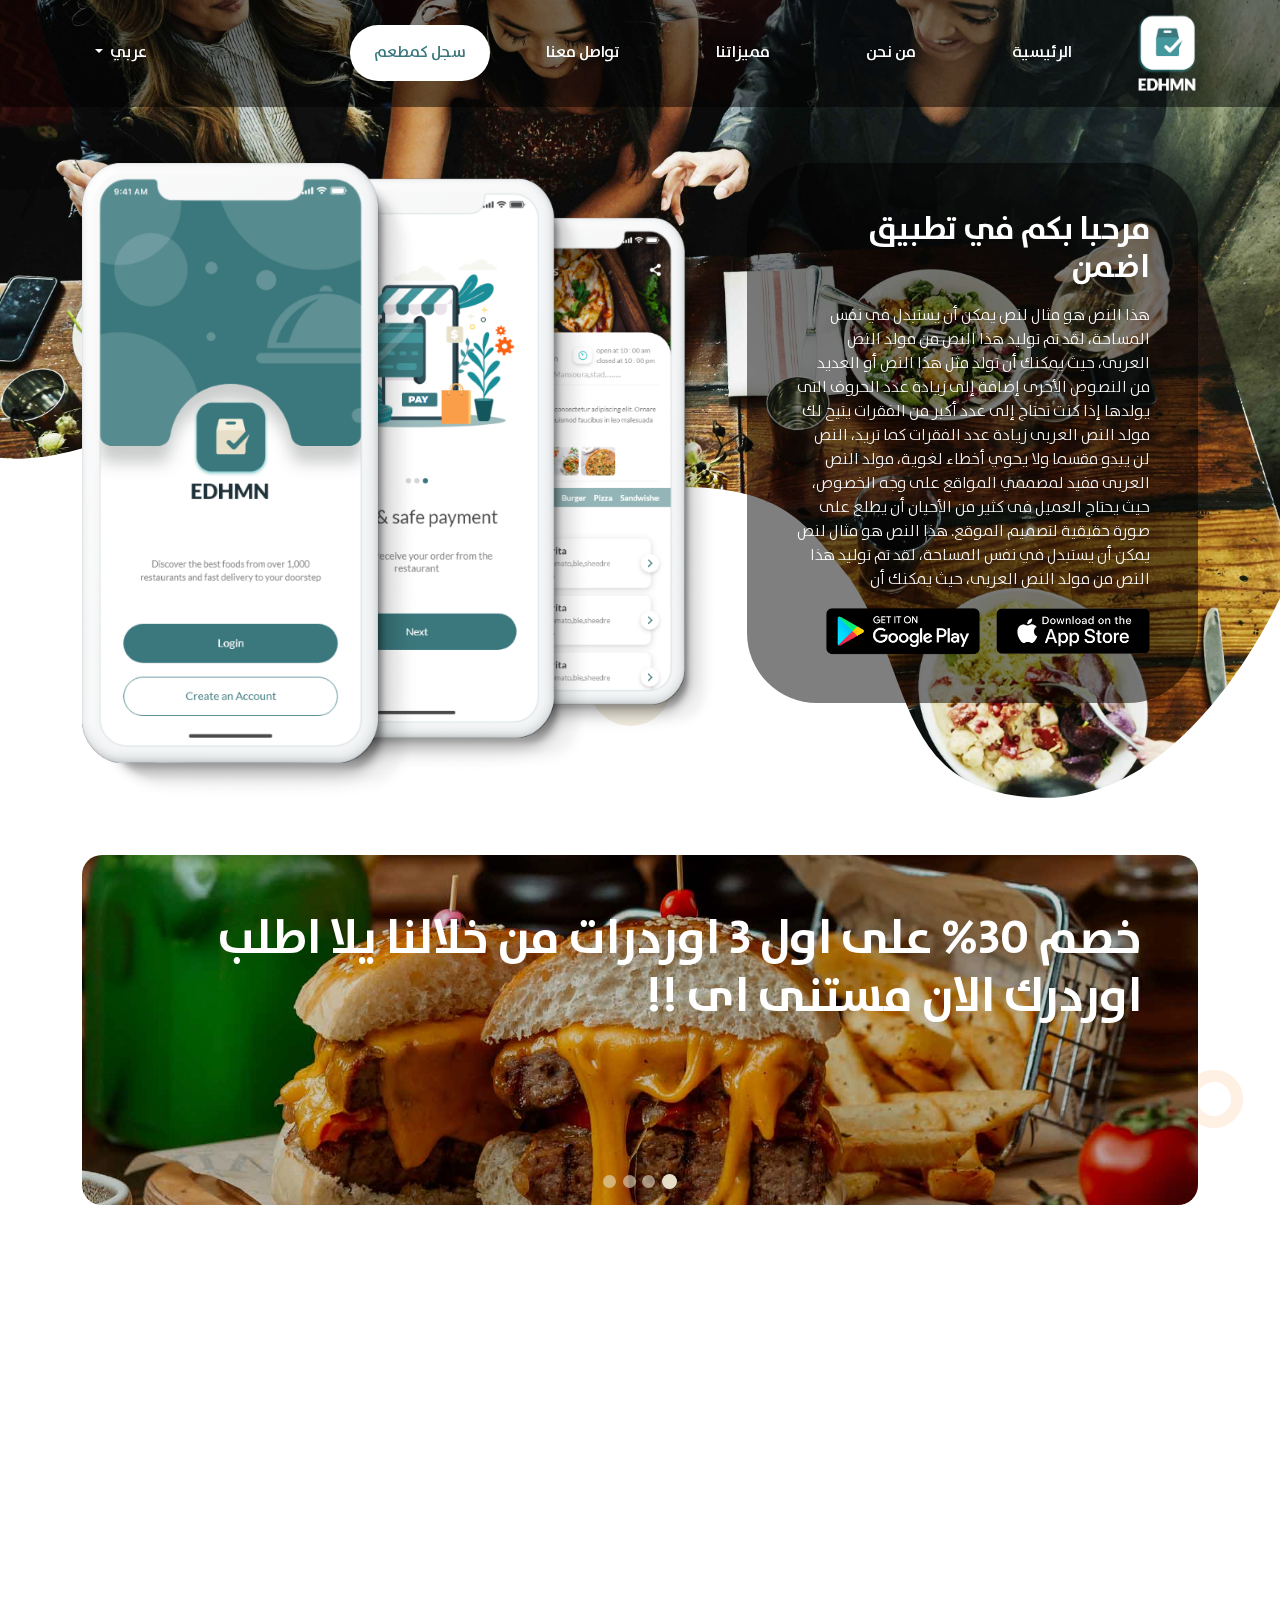
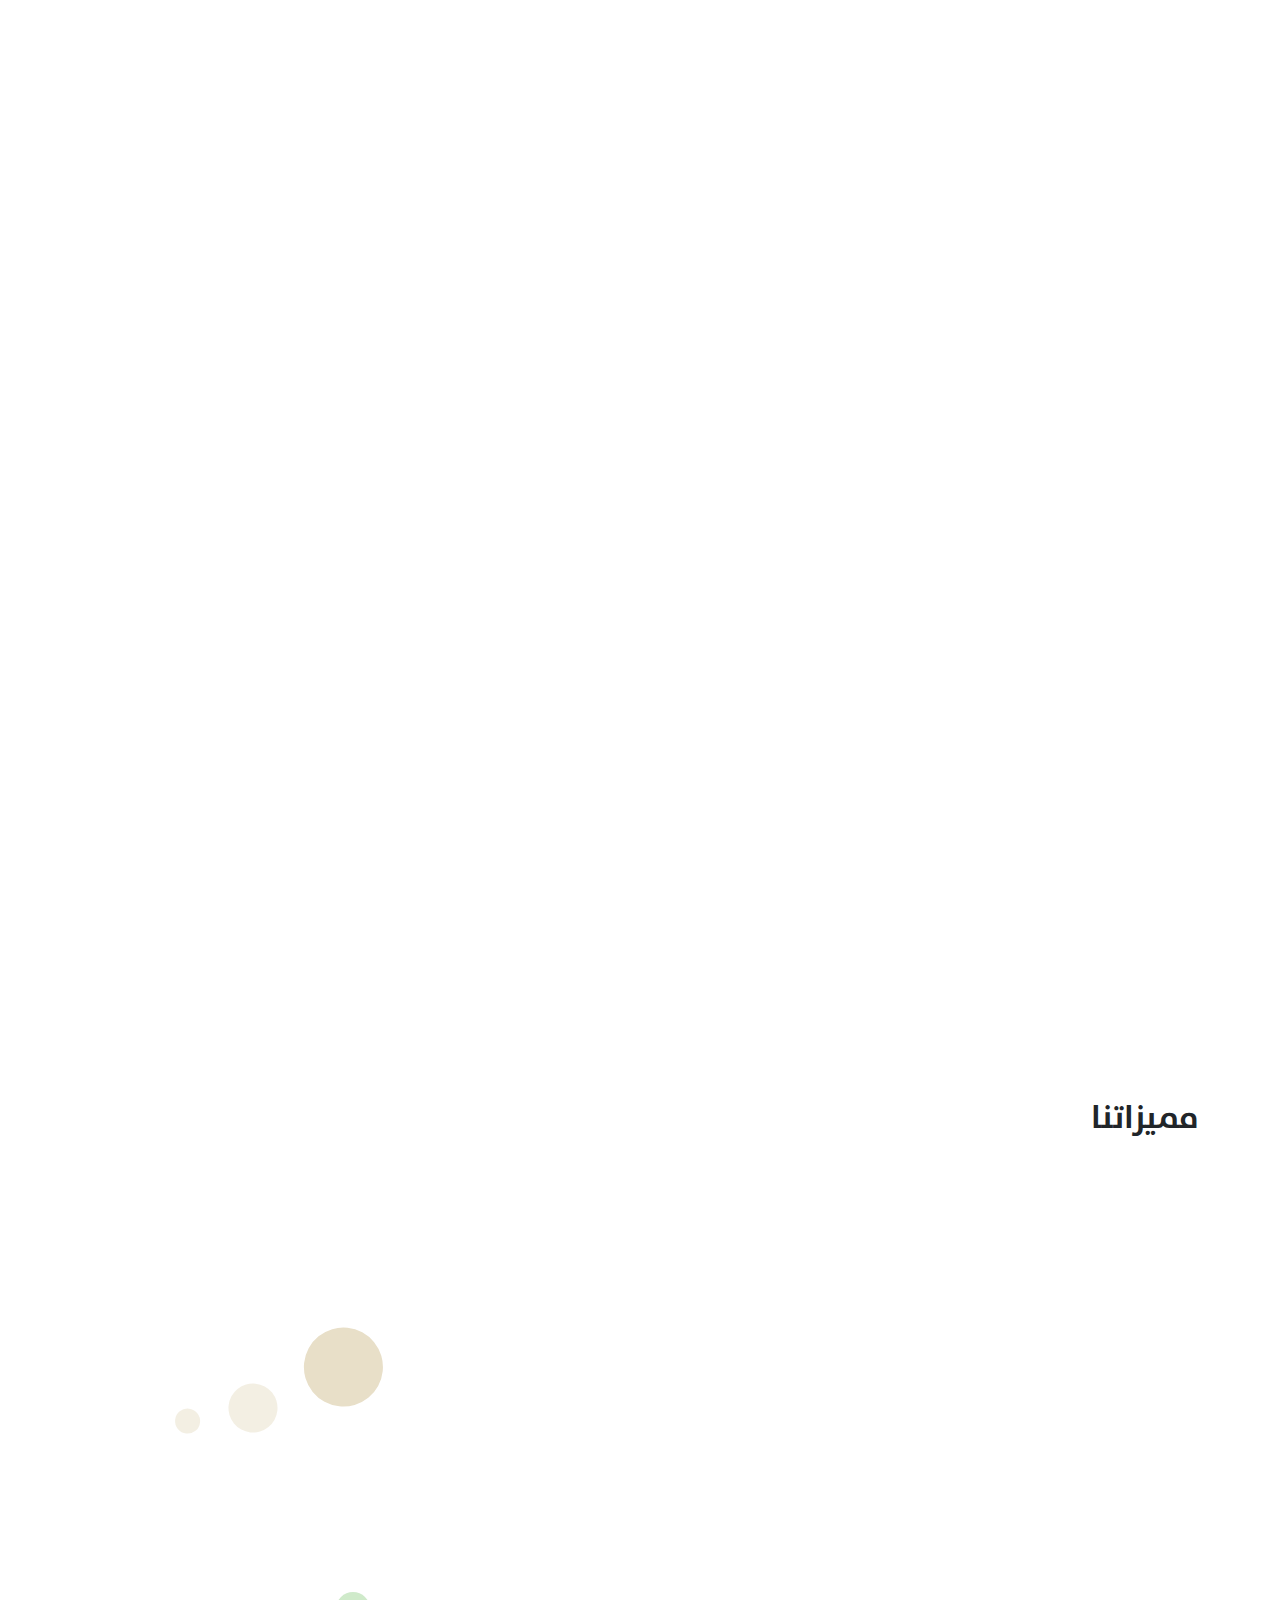
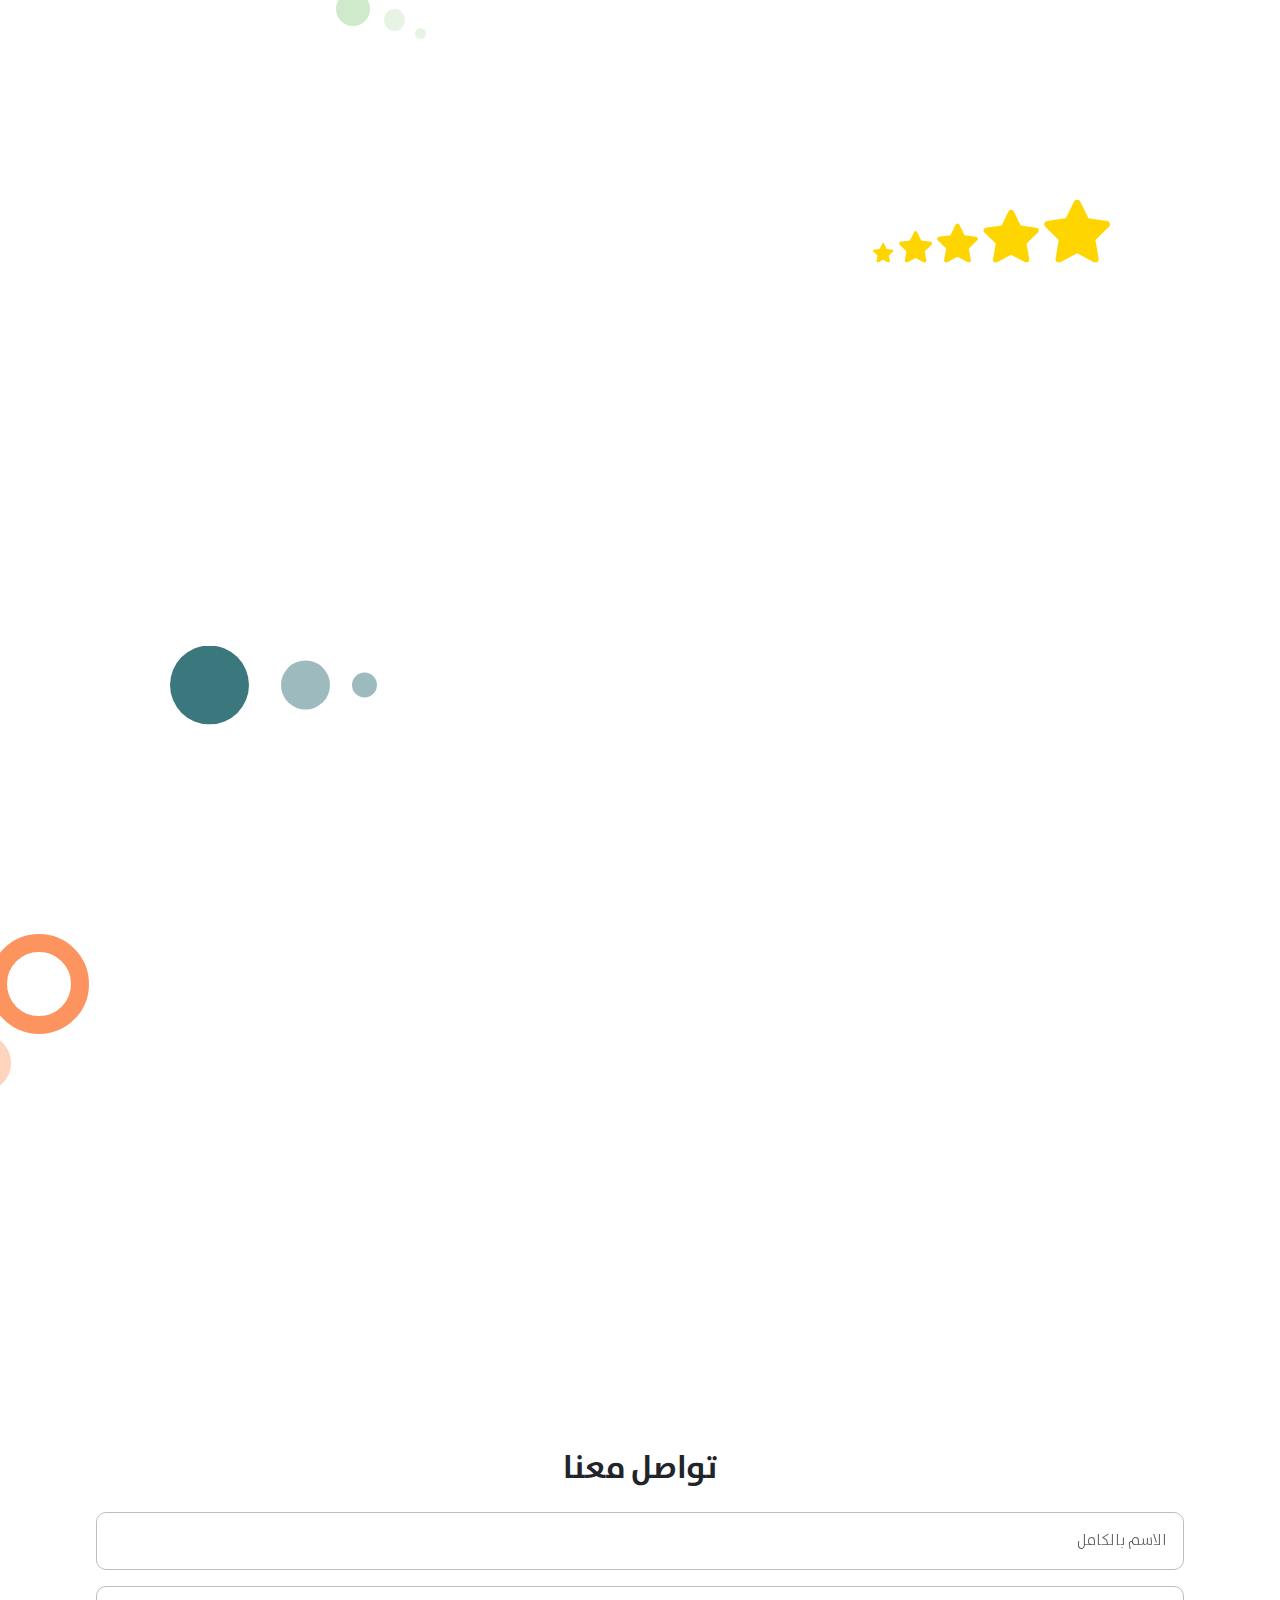
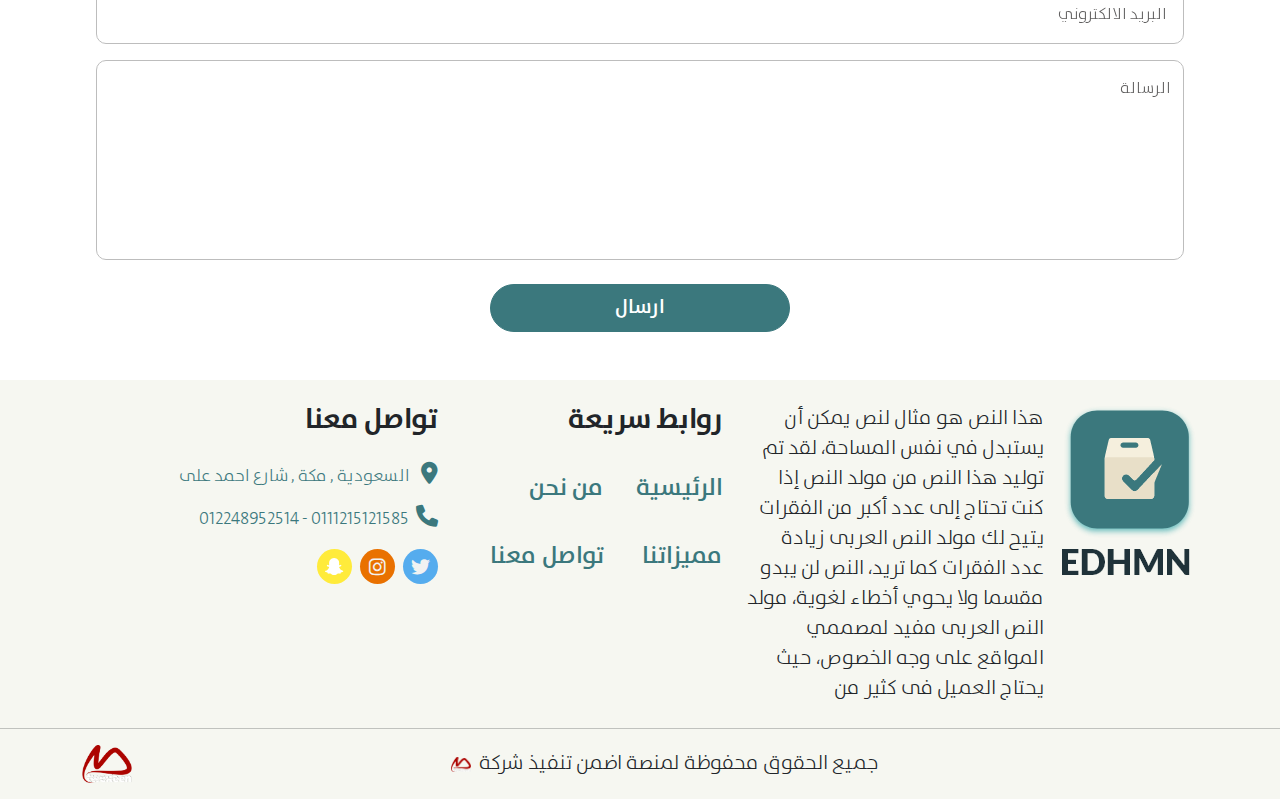
==== commit fc5db069: "Edit Footer" ====
--- a/views/index.html
+++ b/views/index.html
@@ -372,7 +372,7 @@
             <div class="container">
                 <div class="py-4 top__footer">
                     <div class="row g-4">
-                        <div class="col-xl-6 col-md-12">
+                        <div class="col-x2l-6 col-xl-5 col-md-12">
                             <div class="d-flex gap-3 flex-sm-row flex-column">
                                 <div class="topfooter__logo">
                                     <img src="../assets/img/global/logoBig.png" alt="اضمن شعار كبير فوتر">
@@ -388,7 +388,7 @@
                                 </article>
                             </div>
                         </div>
-                        <div class="col-xl-3 col-md-6">
+                        <div class="col-x2l-3 col-xl-3 col-md-6">
                             <section class="maplinkssec__footer">
                                 <h4 class="h3 fw-ar-bold mb-3" data-lang="maplinks_title">روابط سريعة</h4>
                                 <div class="row">
@@ -416,7 +416,7 @@
                                 </div>
                             </section>
                         </div>
-                        <div class="col-xl-3 col-md-6">
+                        <div class="col-x2l-3 col-xl-4 col-md-6">
                             <section class="contactussec__footer">
                                 <h4 class="h3 fw-ar-bold mb-3" data-lang="contactus_title">تواصل معنا</h4>
 
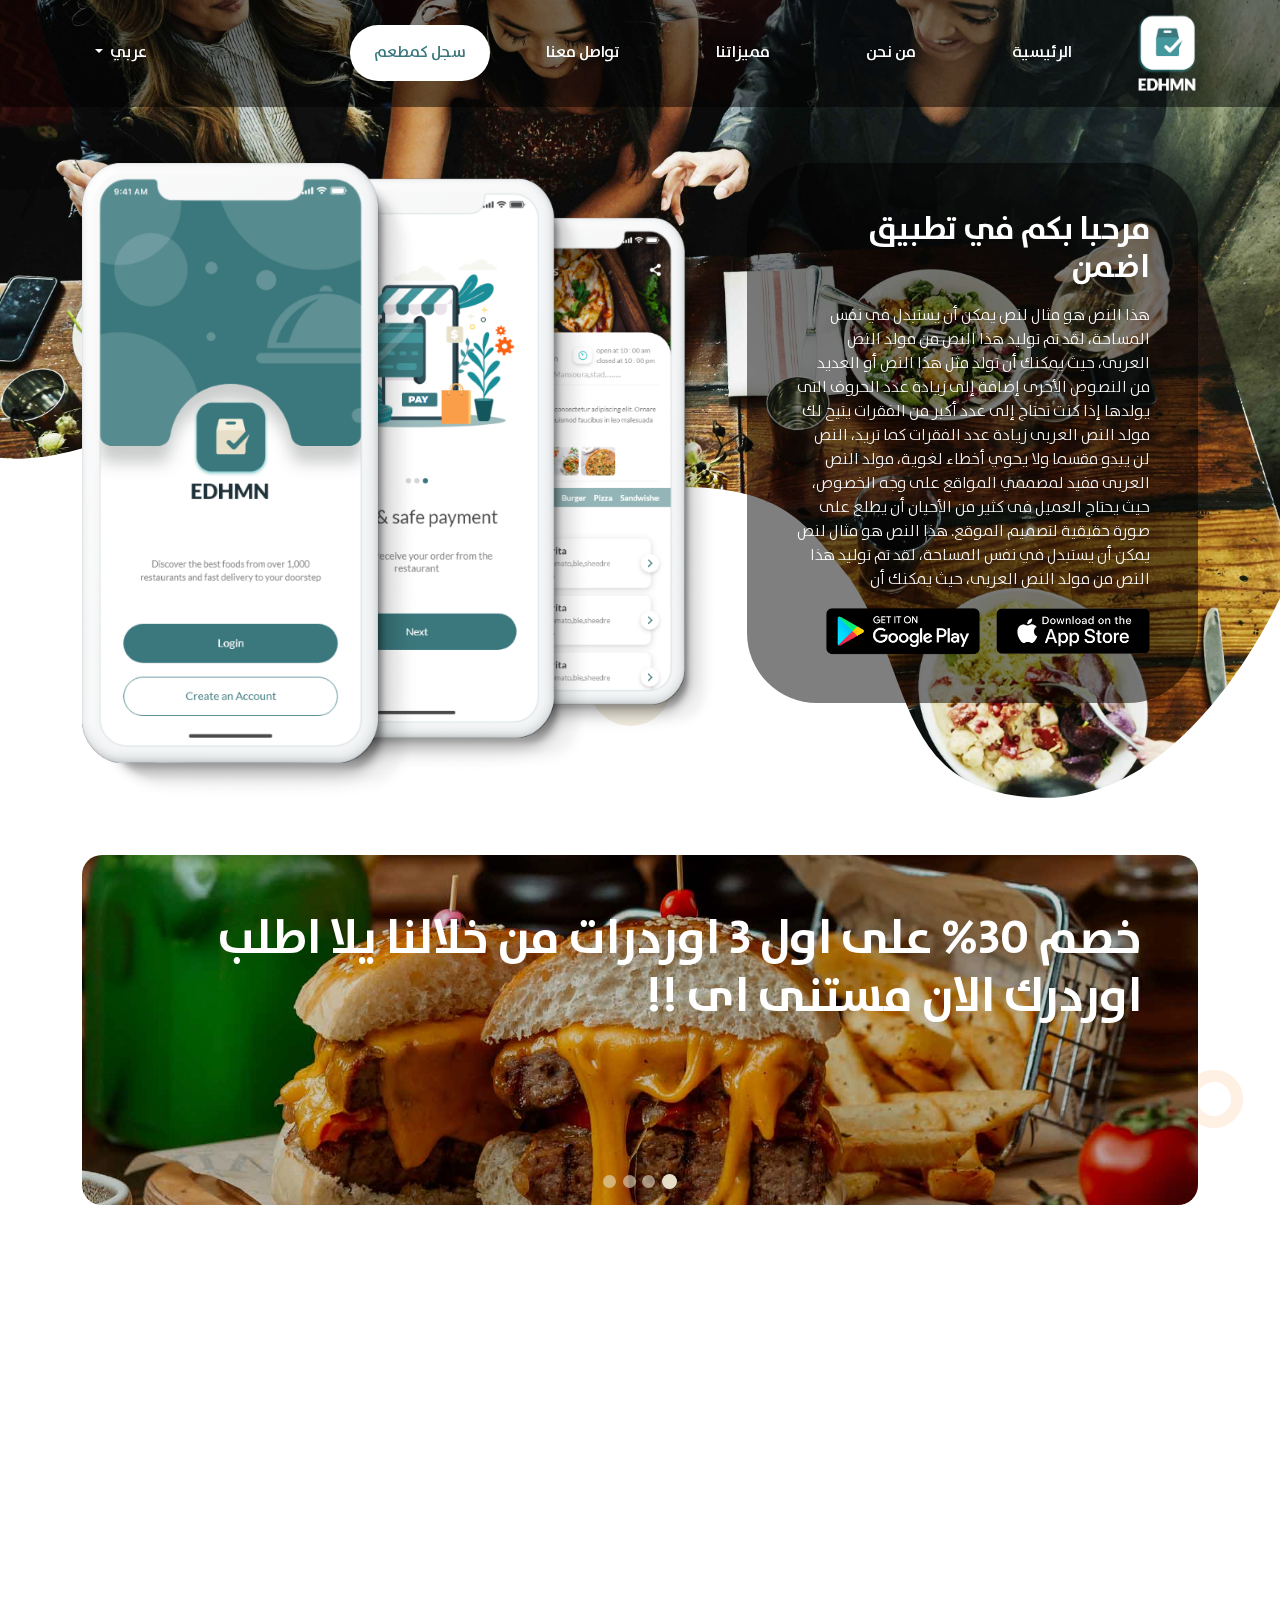
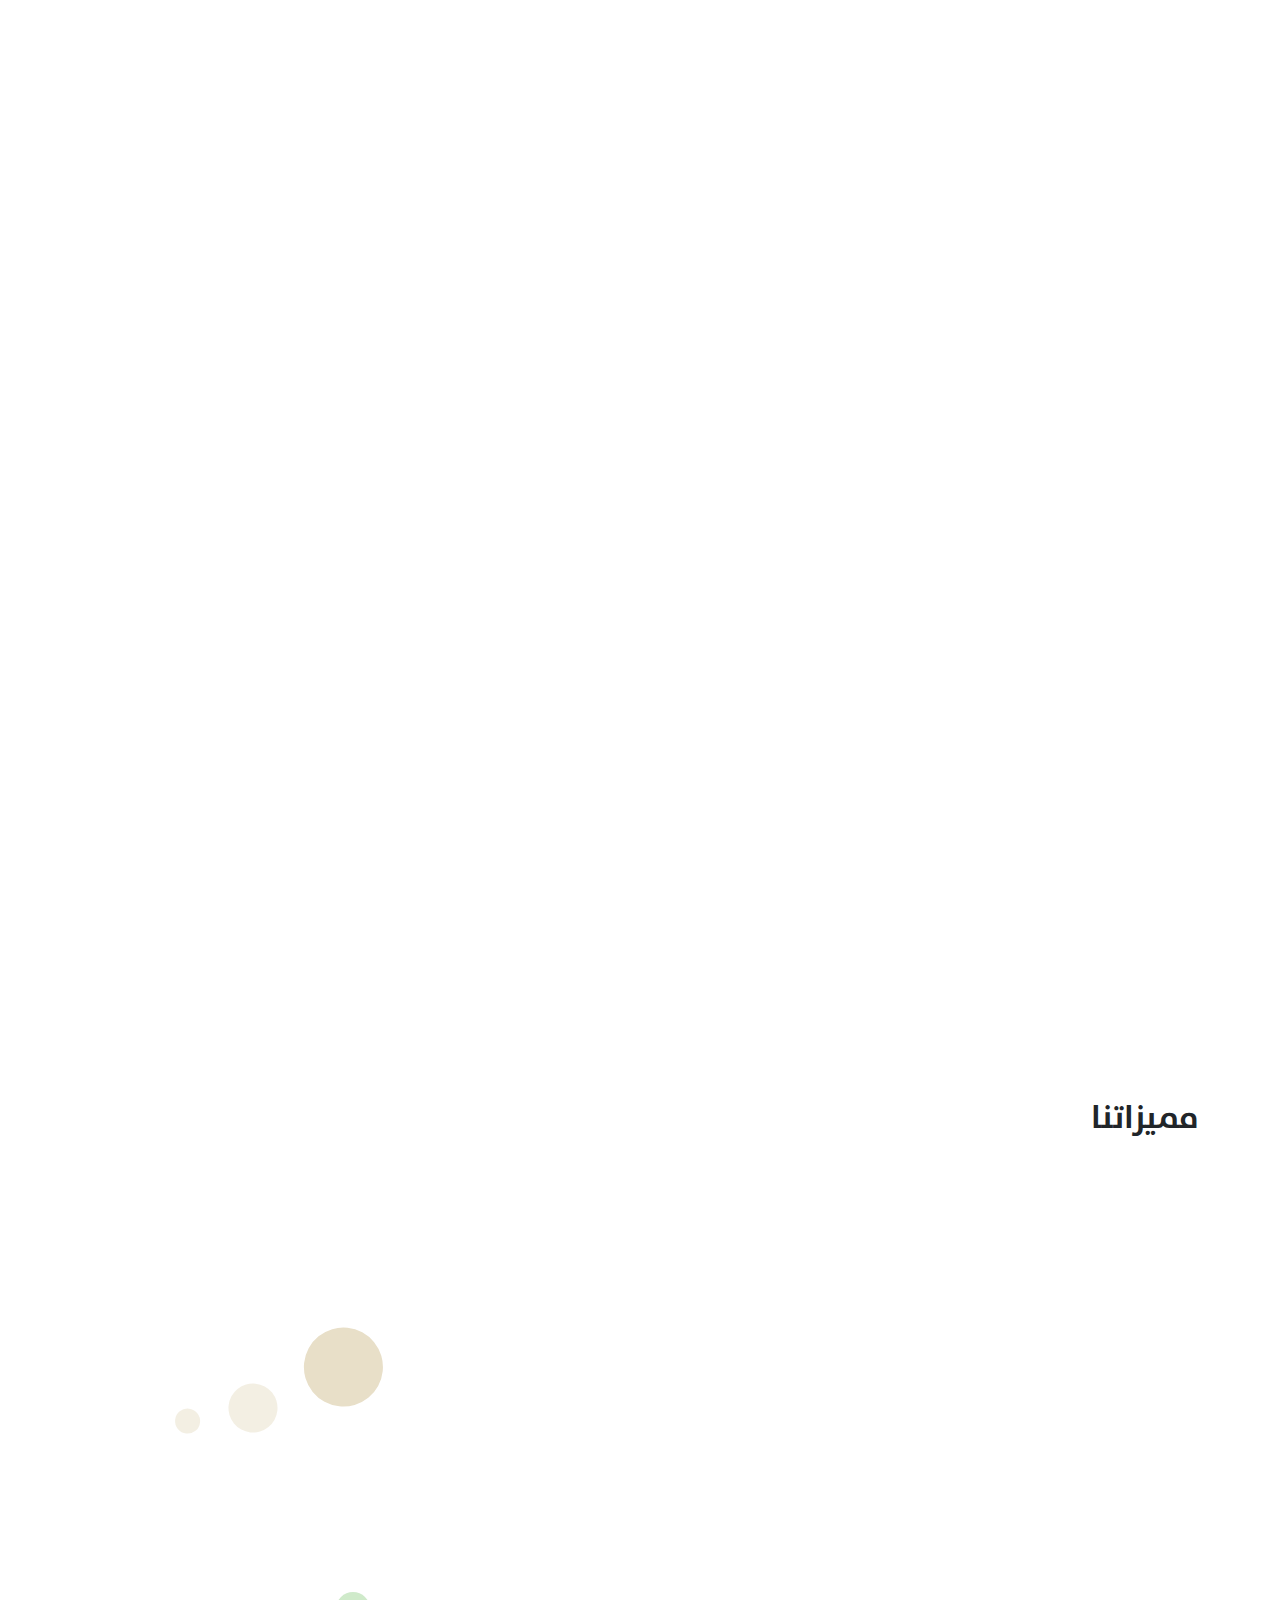
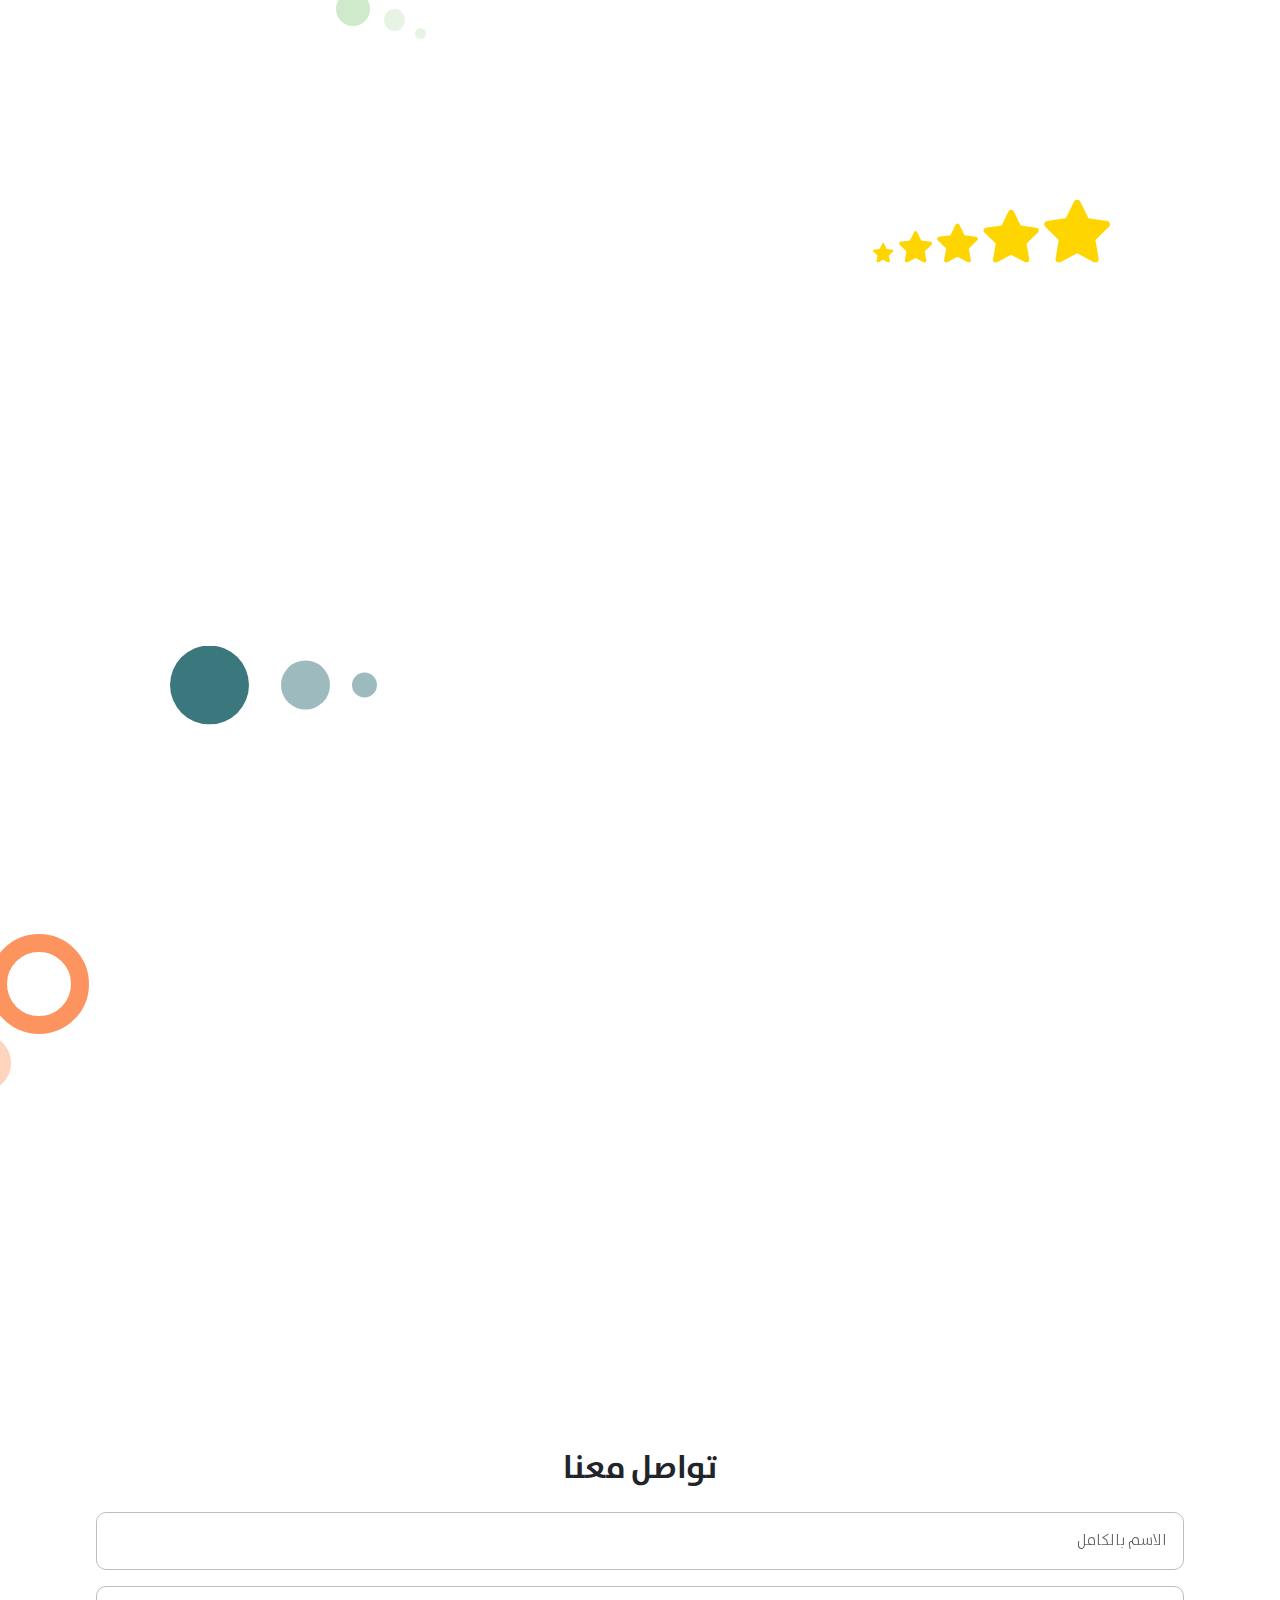
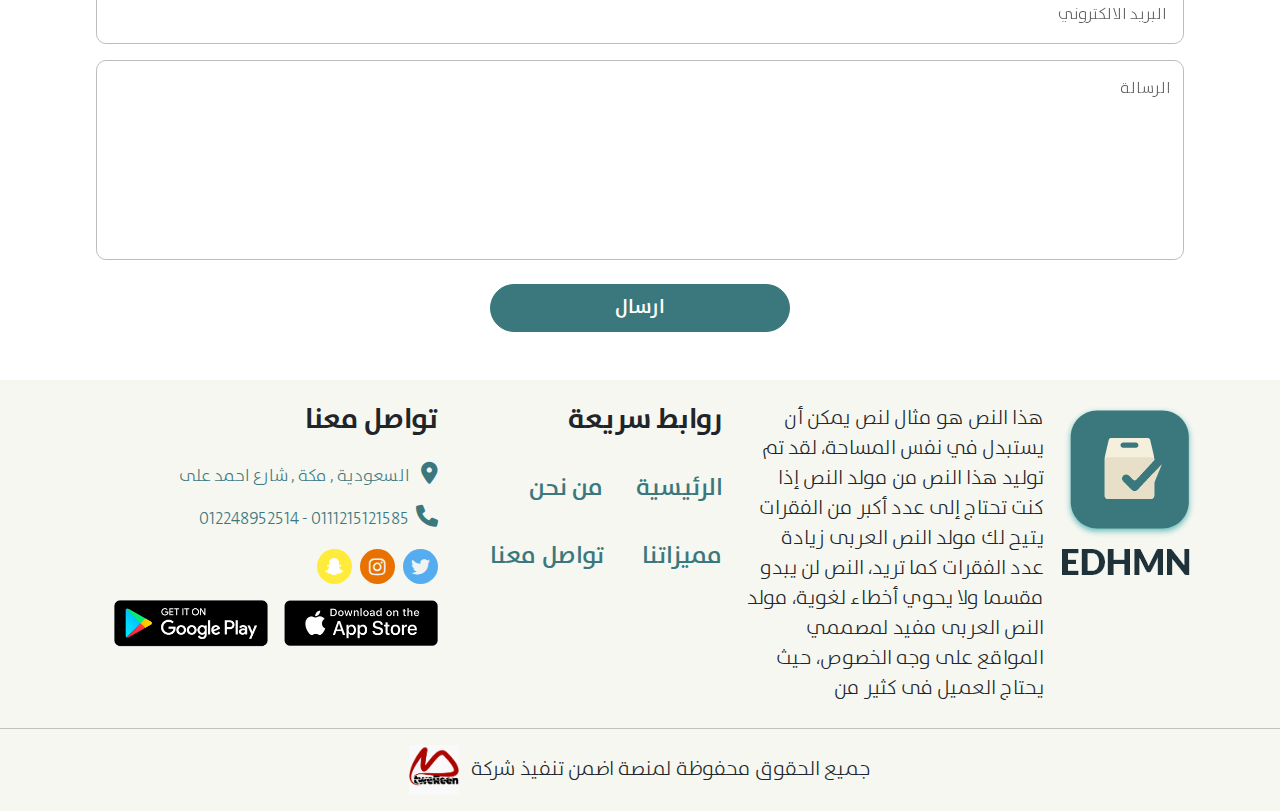
==== commit efc1d571: "Last edit" ====
--- a/views/index.html
+++ b/views/index.html
@@ -465,6 +465,23 @@
                                             </li>
                                         </ul>
                                     </li>
+
+                                    <li class="nav-item pt-3">
+                                        <ul class="nav gap-3">
+                                            <li class="nav-item">
+                                                <a class="nav-link p-0" href="#"><img
+                                                        src="../assets/img/global/appstore-free-img.png"
+                                                        alt="تحميل التطبيق من appstore"></a>
+                                            </li>
+                                            <li class="nav-item">
+                                                <a class="nav-link p-0" href="#">
+                                                    <img src="../assets/img/global/playstore-free-img.png"
+                                                        alt="playstore">
+                                                </a>
+                                            </li>
+
+                                        </ul>
+                                    </li>
                                 </ul>
                             </section>
                         </div>
@@ -473,18 +490,13 @@
             </div>
             <hr class="my-0">
             <div class="container">
-                <div class="py-3 d-flex flex-lg-row align-items-center flex-column">
-                    <div class="text-center flex-grow-1">
-                        <p class="mb-0 bottomfooter__text">
-                            <span data-lang="bottomfooter_text">جميع الحقوق محفوظة لمنصة اضمن تنفيذ شركة </span><img
-                                class="ms-1 align-middle" src="../assets/img/global/wight_biglogo.png" width="20"
-                                alt="اضمن لوجو">
-                        </p>
-                    </div>
-                    <div class="text-lg-end text-center mt-lg-0 mt-2 flex-shrink-0">
-                        <img src="../assets/img/global/wight_biglogo.png" width="50" class="footer-logo__orgn"
-                            alt="شعار المطوريين">
-                    </div>
+                <div class="py-3 text-center">
+
+                    <p class="mb-0 bottomfooter__text">
+                        <span data-lang="bottomfooter_text">جميع الحقوق محفوظة لمنصة اضمن تنفيذ شركة </span><img
+                            class="ms-2 align-middle" src="../assets/img/global/biglogo.png" width="50" alt="اضمن لوجو">
+                    </p>
+
                 </div>
             </div>
         </footer>
--- a/css/style.rtl.css
+++ b/css/style.rtl.css
@@ -1 +1 @@
-@font-face{font-family:"Black";src:url("../assets/fonts/text-fonts/Bahij_TheSansArabic-Black.ttf")}@font-face{font-family:"Bold";src:url("../assets/fonts/text-fonts/Bahij_TheSansArabic-Bold.ttf")}@font-face{font-family:"Light";src:url("../assets/fonts/text-fonts/Bahij_TheSansArabic-Light.ttf")}@font-face{font-family:"SemiBold";src:url("../assets/fonts/text-fonts/Bahij_TheSansArabic-SemiBold.ttf")}body{direction:rtl;font-family:"SemiBold"}.wrap-fullpage{overflow-x:hidden}.fw-ar-bold{font-family:"Bold"}.dropdown-menu{min-width:auto}#main-header{position:relative;overflow:hidden;background:url(../assets/img/global/header.jpg) no-repeat;background-size:cover;min-height:800px}#main-header .navbar.blur{-webkit-backdrop-filter:blur(30px);backdrop-filter:blur(30px)}#main-header .header__img{position:absolute;width:101%;bottom:-5px;right:-2px;-webkit-user-select:none;-moz-user-select:none;-ms-user-select:none;user-select:none;z-index:1}#main-header .circle__svg{z-index:1;position:absolute}#main-header .circle__svg.green{left:170px;bottom:40%}#main-header .circle__svg.yellow{left:46%;bottom:10%}#main-header .header__content{position:relative}#main-header .header__content{margin-top:3.5rem;z-index:2}#main-header .header__content .text__box{border-radius:70px}#main-header .header__content .text__box .content__title{font-family:"Bold"}#main-header .header__content .text__box .content__paragraph{font-family:"Light"}.wrap-slider .svg__circle{position:absolute;z-index:1}.wrap-slider .svg__circle.green{left:-45px}.wrap-slider .svg__circle.orange{right:-45px;bottom:125px}.wrap-slider .discountslider{z-index:2}.wrap-slider .discountslider .owl-stage .owl-item .discount__item{min-height:350px}.wrap-slider .discountslider .owl-stage .owl-item .discount__item .item__text{position:relative;z-index:2;color:#fff;font-family:"Bold";max-width:1000px}.wrap-slider .discountslider .owl-stage .owl-item .discount__item .item__img{position:absolute;width:100%;height:100%;top:0;left:0;-o-object-fit:cover;object-fit:cover;z-index:1;border-radius:20px;-webkit-filter:brightness(0.8);filter:brightness(0.8)}.wrap-slider .discountslider .owl-dots{display:-webkit-box;display:-ms-flexbox;display:flex;-webkit-box-align:center;-ms-flex-align:center;align-items:center;-webkit-box-pack:center;-ms-flex-pack:center;justify-content:center;width:100%;left:0;position:absolute;bottom:4rem}.wrap-slider .discountslider .owl-dots .owl-dot{border-radius:50%;-webkit-transition:.2s;-o-transition:.2s;transition:.2s;margin-left:.4rem}.wrap-slider .discountslider .owl-dots .owl-dot:last-child{margin-left:0}.wrap-slider .discountslider .owl-dots .owl-dot:not(.active){width:13px;height:13px;background-color:rgba(232,223,200,.6)}.wrap-slider .discountslider .owl-dots .owl-dot.active{width:15px;height:15px;background-color:#e8dfc8}#aboutus-section .text__box{-webkit-box-shadow:0 3px 6px rgba(0,0,0,.12);box-shadow:0 3px 6px rgba(0,0,0,.12);border-radius:10%/90%;padding:3rem 4rem;max-width:715px}#aboutus-section .text__box .svg__circles{position:absolute;-webkit-user-select:none;-moz-user-select:none;-ms-user-select:none;user-select:none;pointer-events:none;right:5px;top:15px}#aboutus-section .text__box p{font-family:"Light"}#features-section .feature__number{font-family:"Black";font-size:66px;letter-spacing:7px;color:rgba(59,120,125,.3)}#features-section .feature__text{max-width:300px}#features-section .imgs__box{overflow:hidden;z-index:2}#features-section .imgs__box.left__box .img__back{left:70px}#features-section .imgs__box .img__back,#features-section .imgs__box .img__front{position:absolute;overflow:hidden;-webkit-transition:.6s ease-in-out;-o-transition:.6s ease-in-out;transition:.6s ease-in-out;border-radius:30px}#features-section .imgs__box .img__back img,#features-section .imgs__box .img__front img{width:100%;height:100%;-o-object-fit:cover;object-fit:cover;-o-object-position:center;object-position:center;border-radius:30px}#features-section .imgs__box .img__back{top:30px}#features-section .imgs__box:hover .img__back{-webkit-transform:scale(0.8) rotate(5deg);-ms-transform:scale(0.8) rotate(5deg);transform:scale(0.8) rotate(5deg)}#features-section .imgs__box:hover .img__front{-webkit-transform:scale(0.8) rotate(-5deg);-ms-transform:scale(0.8) rotate(-5deg);transform:scale(0.8) rotate(-5deg)}#features-section .leftside .circle{right:100px;left:auto}#features-section .circle__svg,#features-section .circle,#features-section .gr__svg{position:absolute;z-index:1;-webkit-user-select:none;-moz-user-select:none;-ms-user-select:none;user-select:none;pointer-events:none}#features-section .circle__svg{left:35%}#features-section .circle{left:100px;top:50%;-webkit-transform:translateY(-50%);-ms-transform:translateY(-50%);transform:translateY(-50%)}#features-section .gr__svg{position:absolute;top:10px;left:-47%}#contactus-section .svg__circle{position:absolute;-webkit-user-select:none;-moz-user-select:none;-ms-user-select:none;user-select:none;pointer-events:none;z-index:1}#contactus-section .svg__circle.primary{right:230px}#contactus-section .svg__circle.orange{bottom:100px}#contactus-section .contact__form,#contactus-section article{position:relative;z-index:2}#contactus-section .contact__form{max-width:1088px}#contactus-section .contact__form input,#contactus-section .contact__form textarea{border-radius:10px}#contactus-section .contact__form input::-webkit-input-placeholder, #contactus-section .contact__form textarea::-webkit-input-placeholder{font-family:"Light"}#contactus-section .contact__form input::-moz-placeholder, #contactus-section .contact__form textarea::-moz-placeholder{font-family:"Light"}#contactus-section .contact__form input:-ms-input-placeholder, #contactus-section .contact__form textarea:-ms-input-placeholder{font-family:"Light"}#contactus-section .contact__form input::-ms-input-placeholder, #contactus-section .contact__form textarea::-ms-input-placeholder{font-family:"Light"}#contactus-section .contact__form input::placeholder,#contactus-section .contact__form textarea::placeholder{font-family:"Light"}#contactus-section .contact__form textarea{height:200px;resize:none}#contactus-section .contact__form .submit__button{width:300px}#main__footer{background-color:#f6f7f1}#main__footer .topfooter__pargraph{max-width:485px;font-family:"Light"}#main__footer .maplinkssec__footer .nav-link{font-size:24px}#main__footer .contactussec__footer .nav-item:not(.social__links) .nav-link i{font-size:22px}#main__footer .contactussec__footer .nav-item:not(.social__links) .nav-link span{font-size:17px;font-family:"Light"}#main__footer .contactussec__footer .nav-item.social__links{margin-top:.5rem}#main__footer .contactussec__footer .nav-item.social__links .nav-item:nth-of-type(1) .nav-link{background-color:#55acee}#main__footer .contactussec__footer .nav-item.social__links .nav-item:nth-of-type(2) .nav-link{background-color:#e97100}#main__footer .contactussec__footer .nav-item.social__links .nav-item:nth-of-type(3) .nav-link{background-color:#ffeb3b}#main__footer .contactussec__footer .nav-item.social__links .nav-link{margin-left:.5rem;width:35px;height:35px;display:-webkit-box;display:-ms-flexbox;display:flex;-webkit-box-align:center;-ms-flex-align:center;align-items:center;-webkit-box-pack:center;-ms-flex-pack:center;justify-content:center;border-radius:50%}#main__footer .contactussec__footer .nav-item.social__links .nav-link i{font-size:19px;display:block;color:#f1f2f2}#main__footer .bottomfooter__text{font-family:"Light";font-size:20px}@media(min-width: 1920px){#main-header .content__paragraph{font-size:26px !important}}@media(min-width: 1400px){#main-header .nav-link,#main-header .btn.dropdown-toggle{font-size:22px}#main-header .nav-link.bg-white{padding:15px 25px !important}#main-header .header__content .content__title{font-size:36px}#main-header .header__content .content__paragraph{font-size:23px}#main-header .dropdown-item{font-size:20px}}@media(max-width: 1400px){#main-header .navbar-brand img{width:62px}}@media(min-width: 1400px)and (max-width: 1920px){#aboutus-section .text__box{padding:1rem 2rem !important}#aboutus-section .text__box p{font-size:1.3rem !important}}@media(min-width: 992px)and (max-width: 1200px){#main-header .nav-link img{width:125px}}@media(min-width: 992px){#main-header .nav-link:not(.nav-btn){color:#fff}#main-header .dropdown-toggle{color:#fff}.discountslider .owl-stage .owl-item .discount__item{padding:3.5rem}#aboutus-section .text__box{padding:3rem 4rem}#features-section .feature__text{font-size:24px}#features-section .img__back{width:350px;height:365px}#features-section .img__front{width:390px;height:425px}#contactus-section .submit__button{font-size:20px}}@media(max-width: 992px){#main-header .nav-link:not(.nav-btn){padding:10px}#main-header .nav-link.nav-btn{background-color:var(--bs-primary) !important;color:#fff;width:-webkit-fit-content;width:-moz-fit-content;width:fit-content}#main-header .offcanvas-start{height:99.9vh}#main-header .dropdown-toggle{border:1px solid #e3e3e3}#main-header .header__content .text__box{max-width:700px}.discountslider .owl-stage .owl-item .discount__item{padding:1.5rem 1.5rem 3rem 1.5rem}#aboutus-section .text__box{padding:1.5rem 2rem}#aboutus-section .text__box .fs-4{font-size:21px !important}#features-section .feature__text{font-size:20px}#features-section .img__back{width:300px;height:315px}#features-section .img__front{width:310px;height:380px}#contactus-section .submit__button{font-size:18px}#main__footer .maplinkssec__footer .nav-link{font-size:20px !important}#main__footer .bottomfooter__text{font-size:18px}}@media(min-width: 768px){#features-section .imgs__box{min-height:430px}#features-section .imgs__box.left__box .img__front{left:10% !important}#features-section .imgs__box:not(.left__box) .img__front{right:7%}}@media(max-width: 768px){.svg__circle,.svg__circles,.gr__svg,.circle{-webkit-transform:scale(0.6);-ms-transform:scale(0.6);transform:scale(0.6)}#features-section .imgs__box{min-height:345px}#features-section .leftrow__box>div:first-child{-webkit-box-ordinal-group:2;-ms-flex-order:1;order:1}#features-section .leftrow__box>div:last-child{-webkit-box-ordinal-group:1;-ms-flex-order:0;order:0}#features-section .img__back{right:13%}#features-section .img__front{right:25%}#main__footer .topfooter__logo img{width:110px}}@media(max-width: 576px){#main-header .navbar .navbar-brand img{width:45px}#features-section .img__back{width:220px;height:230px;right:5%}#features-section .img__front{width:240px;height:290px}}+@font-face{font-family:"Black";src:url("../assets/fonts/text-fonts/Bahij_TheSansArabic-Black.ttf")}@font-face{font-family:"Bold";src:url("../assets/fonts/text-fonts/Bahij_TheSansArabic-Bold.ttf")}@font-face{font-family:"Light";src:url("../assets/fonts/text-fonts/Bahij_TheSansArabic-Light.ttf")}@font-face{font-family:"SemiBold";src:url("../assets/fonts/text-fonts/Bahij_TheSansArabic-SemiBold.ttf")}body{direction:rtl;font-family:"SemiBold"}.wrap-fullpage{overflow-x:hidden}.fw-ar-bold{font-family:"Bold"}.dropdown-menu{min-width:auto}#main-header{position:relative;overflow:hidden;background:url(../assets/img/global/header.jpg) no-repeat;background-size:cover;min-height:800px}#main-header .navbar.blur{-webkit-backdrop-filter:blur(30px);backdrop-filter:blur(30px)}#main-header .header__img{position:absolute;width:101%;bottom:-5px;right:-2px;-webkit-user-select:none;-moz-user-select:none;-ms-user-select:none;user-select:none;z-index:1}#main-header .circle__svg{z-index:1;position:absolute}#main-header .circle__svg.green{left:170px;bottom:40%}#main-header .circle__svg.yellow{left:46%;bottom:10%}#main-header .header__content{position:relative}#main-header .header__content{margin-top:3.5rem;z-index:2}#main-header .header__content .text__box{border-radius:70px}#main-header .header__content .text__box .content__title{font-family:"Bold"}#main-header .header__content .text__box .content__paragraph{font-family:"Light"}.wrap-slider .svg__circle{position:absolute;z-index:1}.wrap-slider .svg__circle.green{left:-45px}.wrap-slider .svg__circle.orange{right:-45px;bottom:125px}.wrap-slider .discountslider{z-index:2}.wrap-slider .discountslider .owl-stage .owl-item .discount__item{min-height:350px}.wrap-slider .discountslider .owl-stage .owl-item .discount__item .item__text{position:relative;z-index:2;color:#fff;font-family:"Bold";max-width:1000px}.wrap-slider .discountslider .owl-stage .owl-item .discount__item .item__img{position:absolute;width:100%;height:100%;top:0;left:0;-o-object-fit:cover;object-fit:cover;z-index:1;border-radius:20px;-webkit-filter:brightness(0.8);filter:brightness(0.8)}.wrap-slider .discountslider .owl-dots{display:-webkit-box;display:-ms-flexbox;display:flex;-webkit-box-align:center;-ms-flex-align:center;align-items:center;-webkit-box-pack:center;-ms-flex-pack:center;justify-content:center;width:100%;left:0;position:absolute;bottom:4rem}.wrap-slider .discountslider .owl-dots .owl-dot{border-radius:50%;-webkit-transition:.2s;-o-transition:.2s;transition:.2s;margin-left:.4rem}.wrap-slider .discountslider .owl-dots .owl-dot:last-child{margin-left:0}.wrap-slider .discountslider .owl-dots .owl-dot:not(.active){width:13px;height:13px;background-color:rgba(232,223,200,.6)}.wrap-slider .discountslider .owl-dots .owl-dot.active{width:15px;height:15px;background-color:#e8dfc8}#aboutus-section .text__box{-webkit-box-shadow:0 3px 6px rgba(0,0,0,.12);box-shadow:0 3px 6px rgba(0,0,0,.12);border-radius:10%/90%;padding:3rem 4rem;max-width:715px}#aboutus-section .text__box .svg__circles{position:absolute;-webkit-user-select:none;-moz-user-select:none;-ms-user-select:none;user-select:none;pointer-events:none;right:5px;top:15px}#aboutus-section .text__box p{font-family:"Light"}#features-section .feature__number{font-family:"Black";font-size:66px;letter-spacing:7px;color:rgba(59,120,125,.3)}#features-section .feature__text{max-width:300px}#features-section .imgs__box{overflow:hidden;z-index:2}#features-section .imgs__box.left__box .img__back{left:70px}#features-section .imgs__box .img__back,#features-section .imgs__box .img__front{position:absolute;overflow:hidden;-webkit-transition:.6s ease-in-out;-o-transition:.6s ease-in-out;transition:.6s ease-in-out;border-radius:30px}#features-section .imgs__box .img__back img,#features-section .imgs__box .img__front img{width:100%;height:100%;-o-object-fit:cover;object-fit:cover;-o-object-position:center;object-position:center;border-radius:30px}#features-section .imgs__box .img__back{top:30px}#features-section .imgs__box:hover .img__back{-webkit-transform:scale(0.8) rotate(5deg);-ms-transform:scale(0.8) rotate(5deg);transform:scale(0.8) rotate(5deg)}#features-section .imgs__box:hover .img__front{-webkit-transform:scale(0.8) rotate(-5deg);-ms-transform:scale(0.8) rotate(-5deg);transform:scale(0.8) rotate(-5deg)}#features-section .leftside .circle{right:100px;left:auto}#features-section .circle__svg,#features-section .circle,#features-section .gr__svg{position:absolute;z-index:1;-webkit-user-select:none;-moz-user-select:none;-ms-user-select:none;user-select:none;pointer-events:none}#features-section .circle__svg{left:35%}#features-section .circle{left:100px;top:50%;-webkit-transform:translateY(-50%);-ms-transform:translateY(-50%);transform:translateY(-50%)}#features-section .gr__svg{position:absolute;top:10px;left:-47%}#contactus-section .svg__circle{position:absolute;-webkit-user-select:none;-moz-user-select:none;-ms-user-select:none;user-select:none;pointer-events:none;z-index:1}#contactus-section .svg__circle.primary{right:230px}#contactus-section .svg__circle.orange{bottom:100px}#contactus-section .contact__form,#contactus-section article{position:relative;z-index:2}#contactus-section .contact__form{max-width:1088px}#contactus-section .contact__form input,#contactus-section .contact__form textarea{border-radius:10px}#contactus-section .contact__form input::-webkit-input-placeholder, #contactus-section .contact__form textarea::-webkit-input-placeholder{font-family:"Light"}#contactus-section .contact__form input::-moz-placeholder, #contactus-section .contact__form textarea::-moz-placeholder{font-family:"Light"}#contactus-section .contact__form input:-ms-input-placeholder, #contactus-section .contact__form textarea:-ms-input-placeholder{font-family:"Light"}#contactus-section .contact__form input::-ms-input-placeholder, #contactus-section .contact__form textarea::-ms-input-placeholder{font-family:"Light"}#contactus-section .contact__form input::placeholder,#contactus-section .contact__form textarea::placeholder{font-family:"Light"}#contactus-section .contact__form textarea{height:200px;resize:none}#contactus-section .contact__form .submit__button{width:300px}#main__footer{background-color:#f6f7f1}#main__footer .topfooter__pargraph{max-width:485px;font-family:"Light"}#main__footer .maplinkssec__footer .nav-link{font-size:24px}#main__footer .contactussec__footer .nav-item:not(.social__links) .nav-link i{font-size:22px}#main__footer .contactussec__footer .nav-item:not(.social__links) .nav-link span{font-size:17px;font-family:"Light"}#main__footer .contactussec__footer .nav-item.social__links{margin-top:.5rem}#main__footer .contactussec__footer .nav-item.social__links .nav-item:nth-of-type(1) .nav-link{background-color:#55acee}#main__footer .contactussec__footer .nav-item.social__links .nav-item:nth-of-type(2) .nav-link{background-color:#e97100}#main__footer .contactussec__footer .nav-item.social__links .nav-item:nth-of-type(3) .nav-link{background-color:#ffeb3b}#main__footer .contactussec__footer .nav-item.social__links .nav-link{margin-left:.5rem;width:35px;height:35px;display:-webkit-box;display:-ms-flexbox;display:flex;-webkit-box-align:center;-ms-flex-align:center;align-items:center;-webkit-box-pack:center;-ms-flex-pack:center;justify-content:center;border-radius:50%}#main__footer .contactussec__footer .nav-item.social__links .nav-link i{font-size:19px;display:block;color:#f1f2f2}#main__footer .bottomfooter__text{font-family:"Light";font-size:20px}@media(min-width: 1920px){#main-header .content__paragraph{font-size:26px !important}}@media(min-width: 1400px){#main-header .nav-link,#main-header .btn.dropdown-toggle{font-size:20px}#main-header .nav-link.bg-white{padding:15px 25px !important}#main-header .header__content .content__title{font-size:36px}#main-header .header__content .content__paragraph{font-size:23px}#main-header .dropdown-item{font-size:20px}}@media(max-width: 1400px){#main-header .navbar-brand img{width:62px}}@media(min-width: 1400px)and (max-width: 1920px){#aboutus-section .text__box{padding:1rem 2rem !important}#aboutus-section .text__box p{font-size:1.3rem !important}}@media(min-width: 992px)and (max-width: 1200px){#main-header .nav-link img{width:125px}}@media(min-width: 992px){#main-header .nav-link:not(.nav-btn){color:#fff}#main-header .dropdown-toggle{color:#fff}.discountslider .owl-stage .owl-item .discount__item{padding:3.5rem}#aboutus-section .text__box{padding:3rem 4rem}#features-section .feature__text{font-size:24px}#features-section .img__back{width:350px;height:365px}#features-section .img__front{width:390px;height:425px}#contactus-section .submit__button{font-size:20px}}@media(max-width: 992px){#main-header .nav-link:not(.nav-btn){padding:10px}#main-header .nav-link.nav-btn{background-color:var(--bs-primary) !important;color:#fff;width:-webkit-fit-content;width:-moz-fit-content;width:fit-content}#main-header .offcanvas-start{height:99.9vh}#main-header .dropdown-toggle{border:1px solid #e3e3e3}#main-header .header__content .text__box{max-width:700px}.discountslider .owl-stage .owl-item .discount__item{padding:1.5rem 1.5rem 3rem 1.5rem}#aboutus-section .text__box{padding:1.5rem 2rem}#aboutus-section .text__box .fs-4{font-size:21px !important}#features-section .feature__text{font-size:20px}#features-section .img__back{width:300px;height:315px}#features-section .img__front{width:310px;height:380px}#contactus-section .submit__button{font-size:18px}#main__footer .maplinkssec__footer .nav-link{font-size:20px !important}#main__footer .bottomfooter__text{font-size:18px}}@media(min-width: 768px){#features-section .imgs__box{min-height:430px}#features-section .imgs__box.left__box .img__front{left:10% !important}#features-section .imgs__box:not(.left__box) .img__front{right:7%}}@media(max-width: 768px){.svg__circle,.svg__circles,.gr__svg,.circle{-webkit-transform:scale(0.6);-ms-transform:scale(0.6);transform:scale(0.6)}#features-section .imgs__box{min-height:345px}#features-section .leftrow__box>div:first-child{-webkit-box-ordinal-group:2;-ms-flex-order:1;order:1}#features-section .leftrow__box>div:last-child{-webkit-box-ordinal-group:1;-ms-flex-order:0;order:0}#features-section .img__back{right:13%}#features-section .img__front{right:25%}#main__footer .topfooter__logo img{width:110px}}@media(max-width: 576px){#main-header .navbar .navbar-brand img{width:45px}#features-section .img__back{width:220px;height:230px;right:5%}#features-section .img__front{width:240px;height:290px}}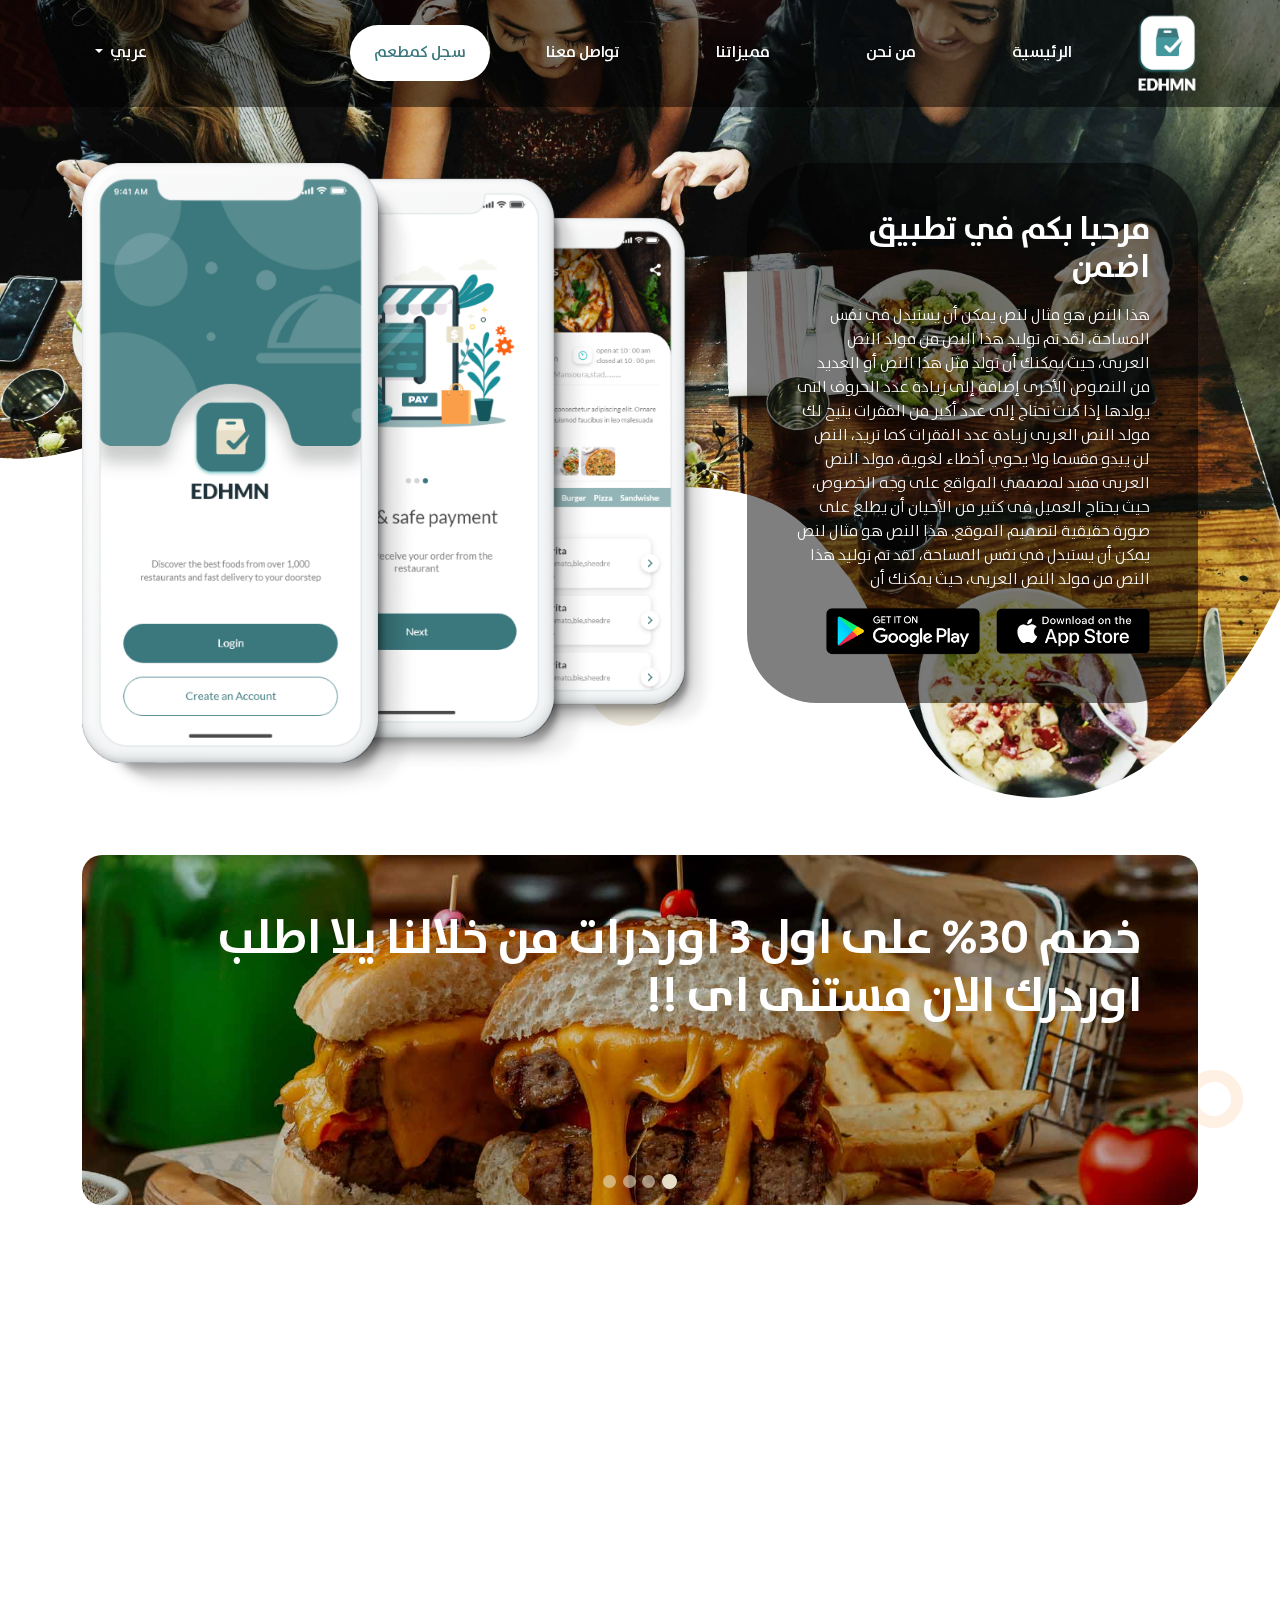
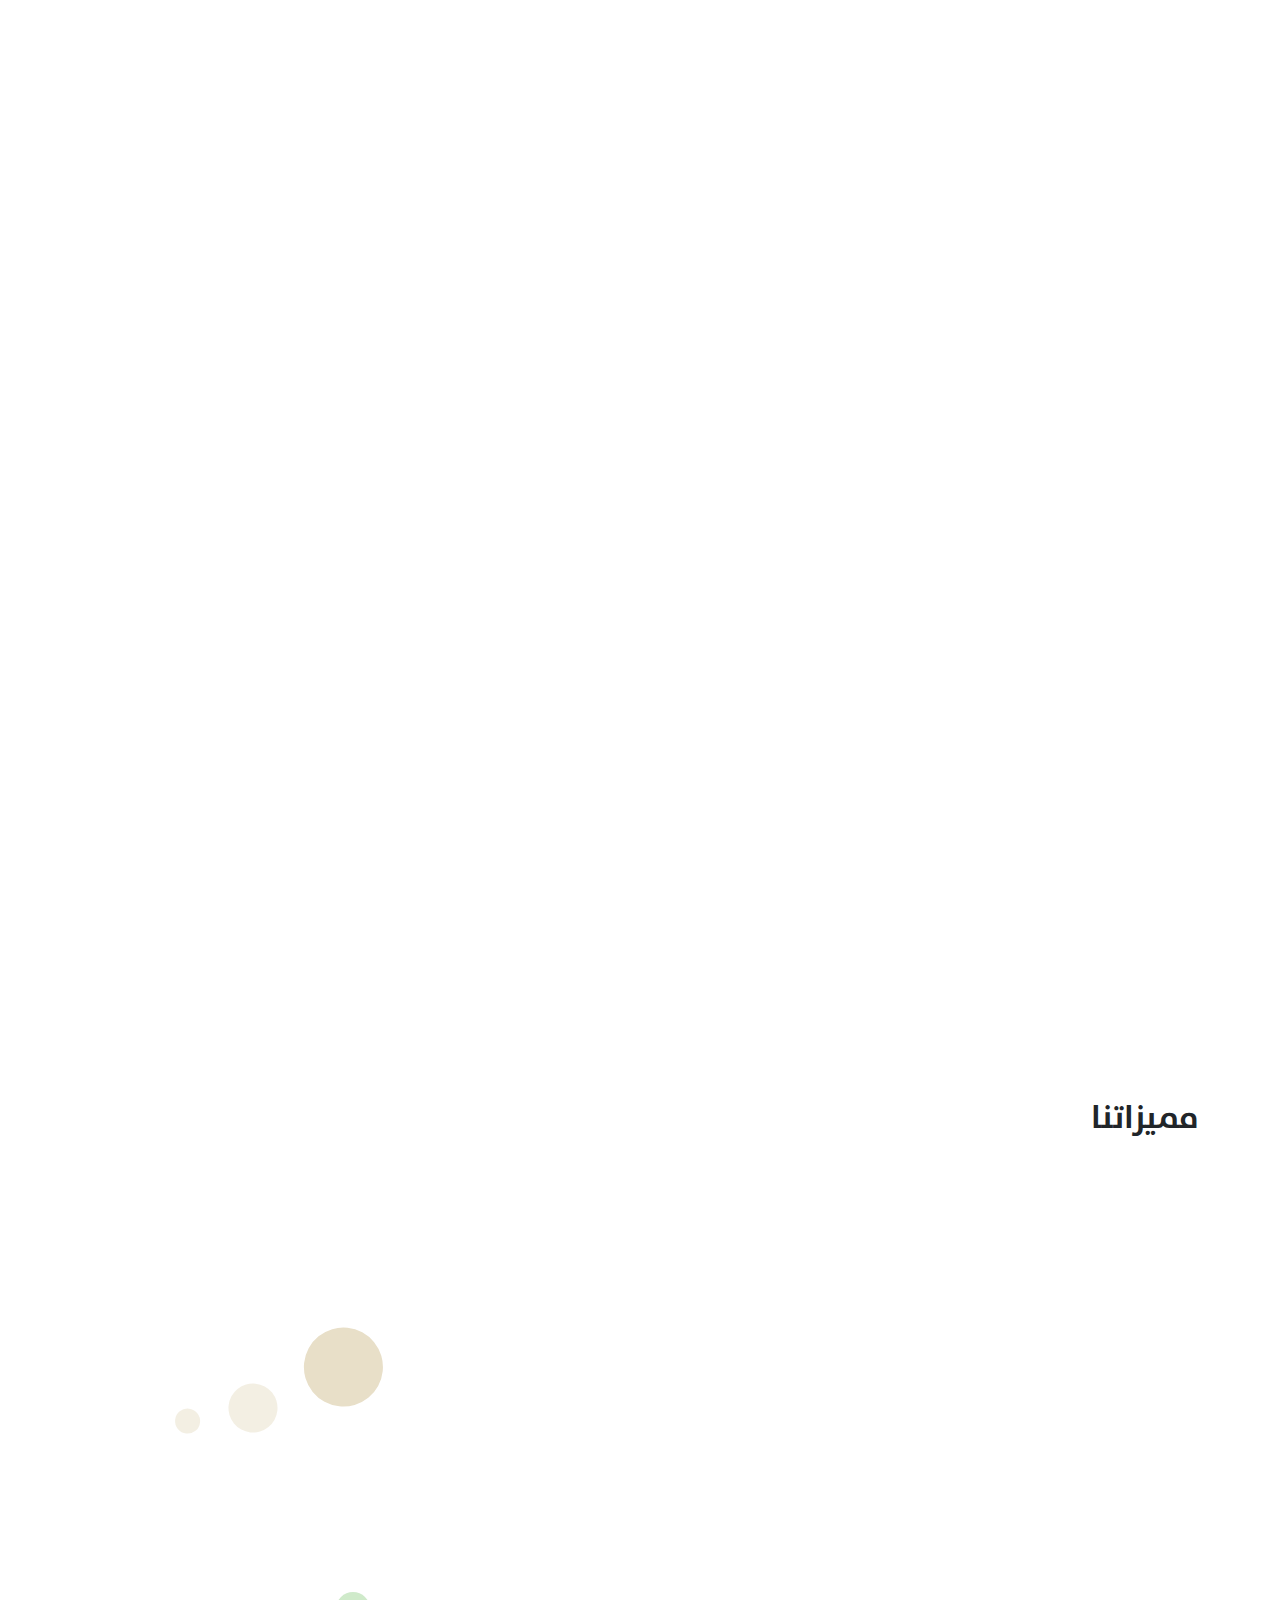
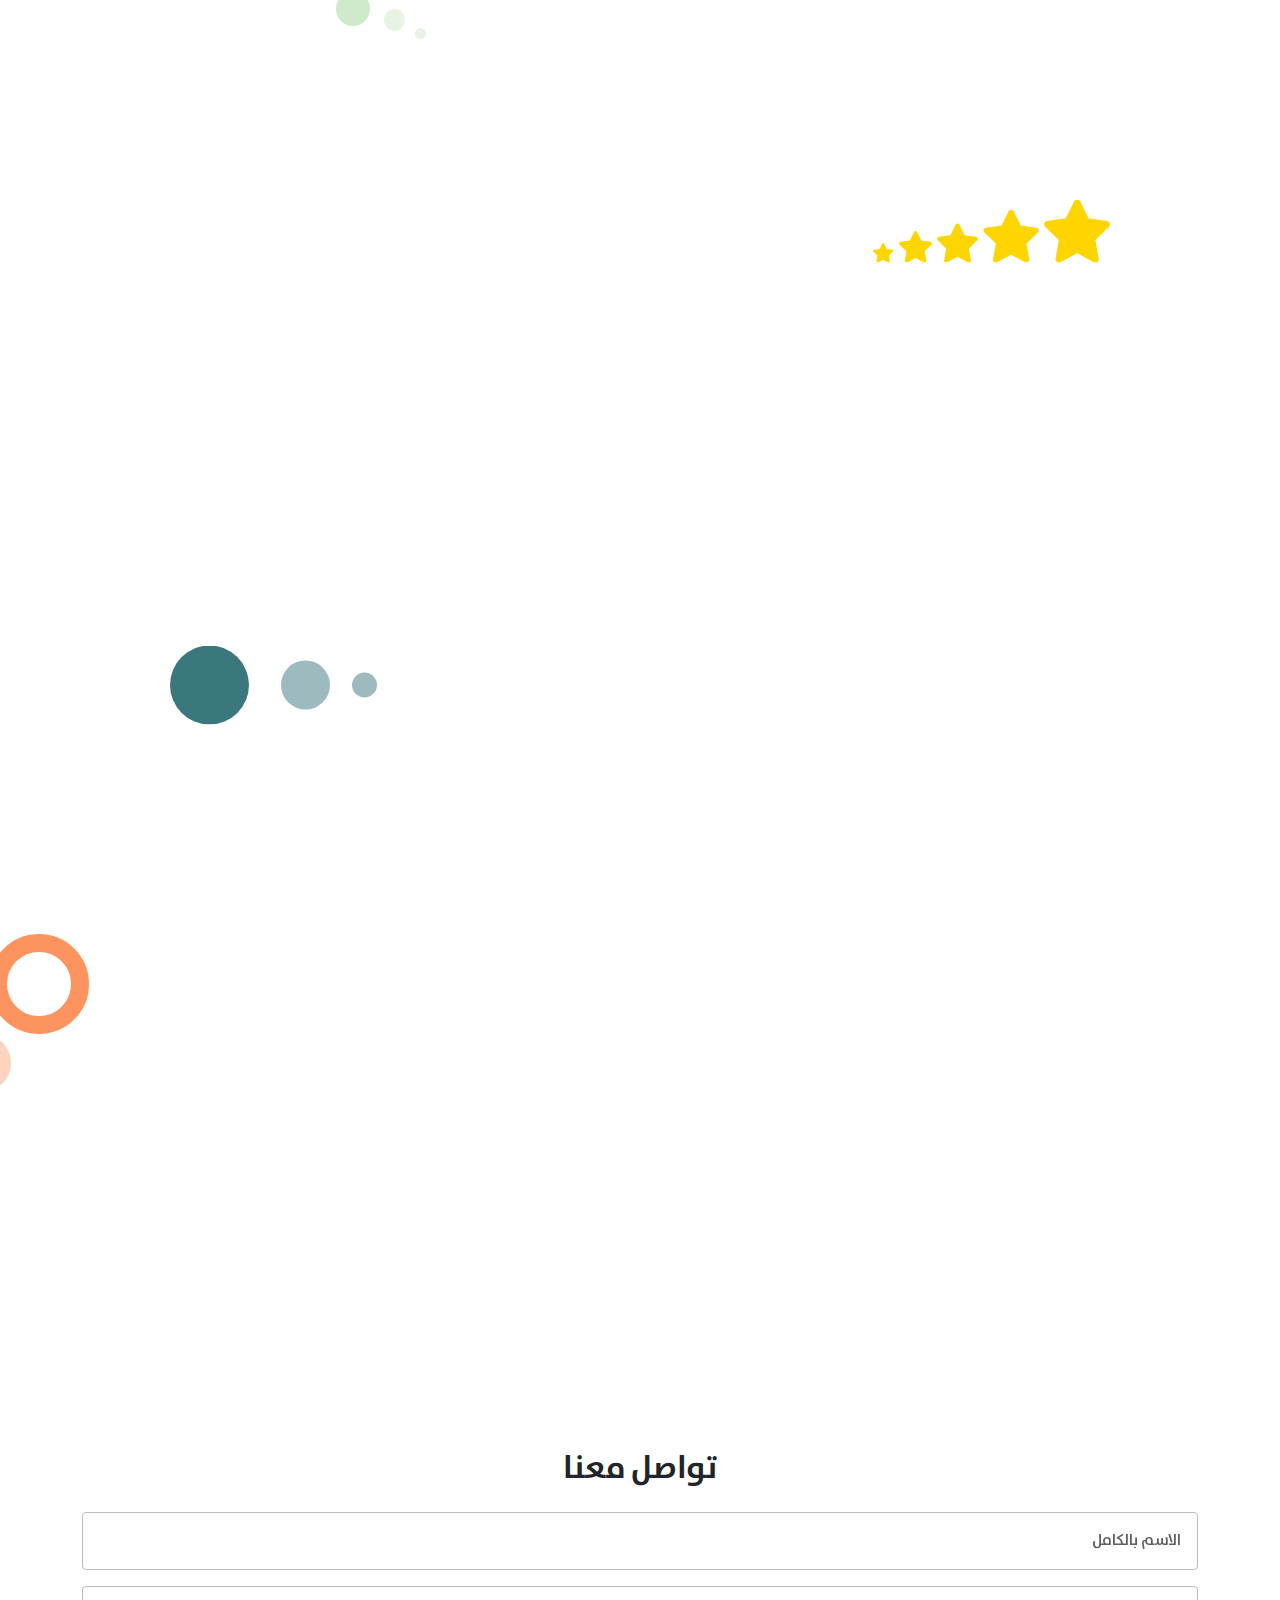
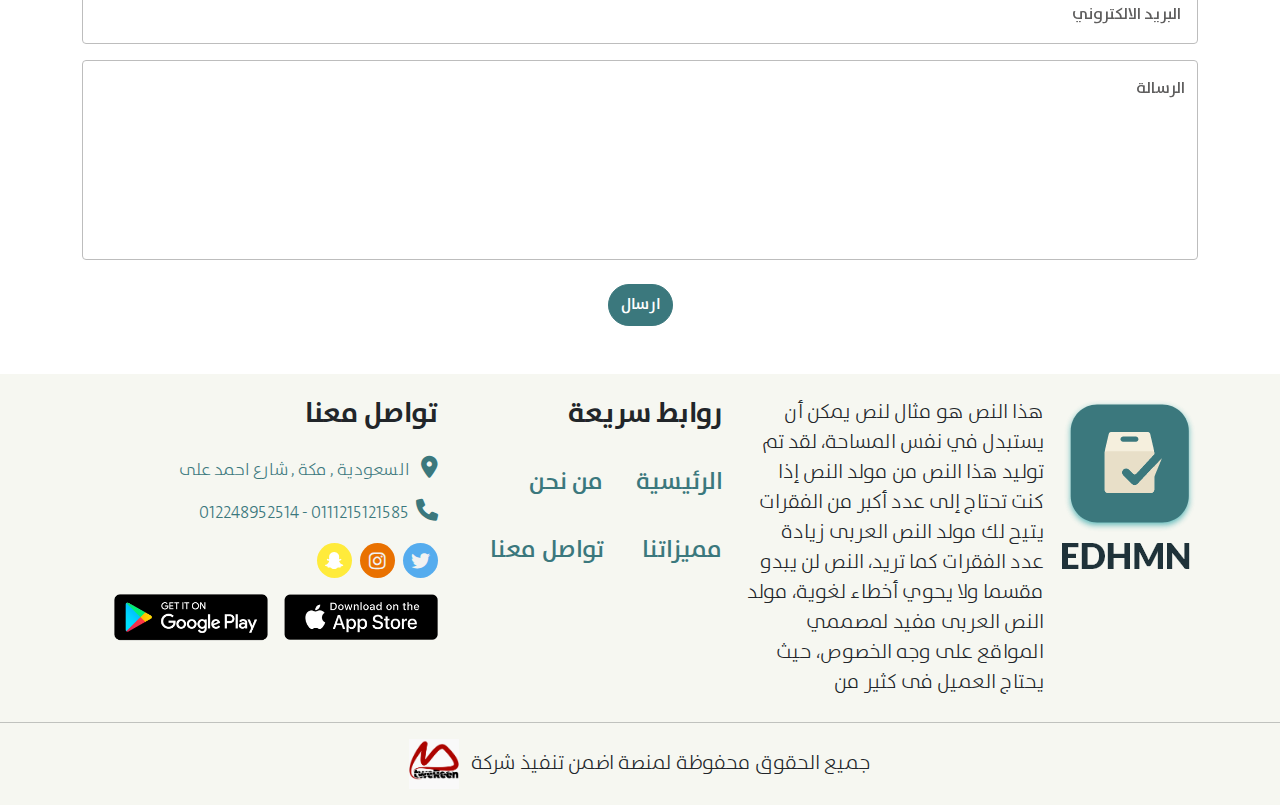
==== commit e5d07894: "Basics form page" ====
--- a/views/index.html
+++ b/views/index.html
@@ -68,18 +68,21 @@
                                     <a class="nav-link px-lg-5" href="index.html" data-lang="home_link">الرئيسية</a>
                                 </li>
                                 <li class="nav-item">
-                                    <a class="nav-link px-lg-5" href="index.html" data-lang="weare_link">من نحن</a>
+                                    <a class="nav-link px-lg-5" href="index.html#aboutus-section"
+                                        data-lang="weare_link">من نحن</a>
                                 </li>
                                 <li class="nav-item">
-                                    <a class="nav-link px-lg-5" href="index.html" data-lang="features_link">مميزاتنا</a>
+                                    <a class="nav-link px-lg-5" href="index.html#features-section"
+                                        data-lang="features_link">مميزاتنا</a>
                                 </li>
                                 <li class="nav-item">
-                                    <a class="nav-link px-lg-5" href="index.html" data-lang="contactus_link">تواصل
+                                    <a class="nav-link px-lg-5" href="index.html#contactus-section"
+                                        data-lang="contactus_link">تواصل
                                         معنا</a>
                                 </li>
                                 <li class="nav-item">
                                     <a class="nav-link ms-lg-2 px-4 py-3 bg-white rounded-pill nav-btn"
-                                        href="index.html" data-lang="signasrest_link">سجل كمطعم</a>
+                                        href="basics-from.html" data-lang="signasrest_link">سجل كمطعم</a>
                                 </li>
 
                             </ul>
@@ -395,20 +398,24 @@
                                     <div class="col-5">
                                         <ul class="nav flex-column">
                                             <li class="nav-item py-2">
-                                                <a class="nav-link px-0" href="#" data-lang="home_link">الرئيسية</a>
+                                                <a class="nav-link px-0" href="index.html"
+                                                    data-lang="home_link">الرئيسية</a>
                                             </li>
                                             <li class="nav-item py-2">
-                                                <a class="nav-link px-0" href="#" data-lang="features_link">مميزاتنا</a>
+                                                <a class="nav-link px-0" href="index.html#features-section"
+                                                    data-lang="features_link">مميزاتنا</a>
                                             </li>
                                         </ul>
                                     </div>
                                     <div class="col">
                                         <ul class="nav flex-column">
                                             <li class="nav-item py-2">
-                                                <a class="nav-link px-0 " href="#" data-lang="weare_link">من نحن</a>
+                                                <a class="nav-link px-0 " href="index.html#aboutus-section"
+                                                    data-lang="weare_link">من نحن</a>
                                             </li>
                                             <li class="nav-item py-2">
-                                                <a class="nav-link px-0" href="#" data-lang="contactus_link">تواصل
+                                                <a class="nav-link px-0" href="index.html#contactus-section"
+                                                    data-lang="contactus_link">تواصل
                                                     معنا</a>
                                             </li>
                                         </ul>
--- a/css/style.rtl.css
+++ b/css/style.rtl.css
@@ -1 +1 @@
-@font-face{font-family:"Black";src:url("../assets/fonts/text-fonts/Bahij_TheSansArabic-Black.ttf")}@font-face{font-family:"Bold";src:url("../assets/fonts/text-fonts/Bahij_TheSansArabic-Bold.ttf")}@font-face{font-family:"Light";src:url("../assets/fonts/text-fonts/Bahij_TheSansArabic-Light.ttf")}@font-face{font-family:"SemiBold";src:url("../assets/fonts/text-fonts/Bahij_TheSansArabic-SemiBold.ttf")}body{direction:rtl;font-family:"SemiBold"}.wrap-fullpage{overflow-x:hidden}.fw-ar-bold{font-family:"Bold"}.dropdown-menu{min-width:auto}#main-header{position:relative;overflow:hidden;background:url(../assets/img/global/header.jpg) no-repeat;background-size:cover;min-height:800px}#main-header .navbar.blur{-webkit-backdrop-filter:blur(30px);backdrop-filter:blur(30px)}#main-header .header__img{position:absolute;width:101%;bottom:-5px;right:-2px;-webkit-user-select:none;-moz-user-select:none;-ms-user-select:none;user-select:none;z-index:1}#main-header .circle__svg{z-index:1;position:absolute}#main-header .circle__svg.green{left:170px;bottom:40%}#main-header .circle__svg.yellow{left:46%;bottom:10%}#main-header .header__content{position:relative}#main-header .header__content{margin-top:3.5rem;z-index:2}#main-header .header__content .text__box{border-radius:70px}#main-header .header__content .text__box .content__title{font-family:"Bold"}#main-header .header__content .text__box .content__paragraph{font-family:"Light"}.wrap-slider .svg__circle{position:absolute;z-index:1}.wrap-slider .svg__circle.green{left:-45px}.wrap-slider .svg__circle.orange{right:-45px;bottom:125px}.wrap-slider .discountslider{z-index:2}.wrap-slider .discountslider .owl-stage .owl-item .discount__item{min-height:350px}.wrap-slider .discountslider .owl-stage .owl-item .discount__item .item__text{position:relative;z-index:2;color:#fff;font-family:"Bold";max-width:1000px}.wrap-slider .discountslider .owl-stage .owl-item .discount__item .item__img{position:absolute;width:100%;height:100%;top:0;left:0;-o-object-fit:cover;object-fit:cover;z-index:1;border-radius:20px;-webkit-filter:brightness(0.8);filter:brightness(0.8)}.wrap-slider .discountslider .owl-dots{display:-webkit-box;display:-ms-flexbox;display:flex;-webkit-box-align:center;-ms-flex-align:center;align-items:center;-webkit-box-pack:center;-ms-flex-pack:center;justify-content:center;width:100%;left:0;position:absolute;bottom:4rem}.wrap-slider .discountslider .owl-dots .owl-dot{border-radius:50%;-webkit-transition:.2s;-o-transition:.2s;transition:.2s;margin-left:.4rem}.wrap-slider .discountslider .owl-dots .owl-dot:last-child{margin-left:0}.wrap-slider .discountslider .owl-dots .owl-dot:not(.active){width:13px;height:13px;background-color:rgba(232,223,200,.6)}.wrap-slider .discountslider .owl-dots .owl-dot.active{width:15px;height:15px;background-color:#e8dfc8}#aboutus-section .text__box{-webkit-box-shadow:0 3px 6px rgba(0,0,0,.12);box-shadow:0 3px 6px rgba(0,0,0,.12);border-radius:10%/90%;padding:3rem 4rem;max-width:715px}#aboutus-section .text__box .svg__circles{position:absolute;-webkit-user-select:none;-moz-user-select:none;-ms-user-select:none;user-select:none;pointer-events:none;right:5px;top:15px}#aboutus-section .text__box p{font-family:"Light"}#features-section .feature__number{font-family:"Black";font-size:66px;letter-spacing:7px;color:rgba(59,120,125,.3)}#features-section .feature__text{max-width:300px}#features-section .imgs__box{overflow:hidden;z-index:2}#features-section .imgs__box.left__box .img__back{left:70px}#features-section .imgs__box .img__back,#features-section .imgs__box .img__front{position:absolute;overflow:hidden;-webkit-transition:.6s ease-in-out;-o-transition:.6s ease-in-out;transition:.6s ease-in-out;border-radius:30px}#features-section .imgs__box .img__back img,#features-section .imgs__box .img__front img{width:100%;height:100%;-o-object-fit:cover;object-fit:cover;-o-object-position:center;object-position:center;border-radius:30px}#features-section .imgs__box .img__back{top:30px}#features-section .imgs__box:hover .img__back{-webkit-transform:scale(0.8) rotate(5deg);-ms-transform:scale(0.8) rotate(5deg);transform:scale(0.8) rotate(5deg)}#features-section .imgs__box:hover .img__front{-webkit-transform:scale(0.8) rotate(-5deg);-ms-transform:scale(0.8) rotate(-5deg);transform:scale(0.8) rotate(-5deg)}#features-section .leftside .circle{right:100px;left:auto}#features-section .circle__svg,#features-section .circle,#features-section .gr__svg{position:absolute;z-index:1;-webkit-user-select:none;-moz-user-select:none;-ms-user-select:none;user-select:none;pointer-events:none}#features-section .circle__svg{left:35%}#features-section .circle{left:100px;top:50%;-webkit-transform:translateY(-50%);-ms-transform:translateY(-50%);transform:translateY(-50%)}#features-section .gr__svg{position:absolute;top:10px;left:-47%}#contactus-section .svg__circle{position:absolute;-webkit-user-select:none;-moz-user-select:none;-ms-user-select:none;user-select:none;pointer-events:none;z-index:1}#contactus-section .svg__circle.primary{right:230px}#contactus-section .svg__circle.orange{bottom:100px}#contactus-section .contact__form,#contactus-section article{position:relative;z-index:2}#contactus-section .contact__form{max-width:1088px}#contactus-section .contact__form input,#contactus-section .contact__form textarea{border-radius:10px}#contactus-section .contact__form input::-webkit-input-placeholder, #contactus-section .contact__form textarea::-webkit-input-placeholder{font-family:"Light"}#contactus-section .contact__form input::-moz-placeholder, #contactus-section .contact__form textarea::-moz-placeholder{font-family:"Light"}#contactus-section .contact__form input:-ms-input-placeholder, #contactus-section .contact__form textarea:-ms-input-placeholder{font-family:"Light"}#contactus-section .contact__form input::-ms-input-placeholder, #contactus-section .contact__form textarea::-ms-input-placeholder{font-family:"Light"}#contactus-section .contact__form input::placeholder,#contactus-section .contact__form textarea::placeholder{font-family:"Light"}#contactus-section .contact__form textarea{height:200px;resize:none}#contactus-section .contact__form .submit__button{width:300px}#main__footer{background-color:#f6f7f1}#main__footer .topfooter__pargraph{max-width:485px;font-family:"Light"}#main__footer .maplinkssec__footer .nav-link{font-size:24px}#main__footer .contactussec__footer .nav-item:not(.social__links) .nav-link i{font-size:22px}#main__footer .contactussec__footer .nav-item:not(.social__links) .nav-link span{font-size:17px;font-family:"Light"}#main__footer .contactussec__footer .nav-item.social__links{margin-top:.5rem}#main__footer .contactussec__footer .nav-item.social__links .nav-item:nth-of-type(1) .nav-link{background-color:#55acee}#main__footer .contactussec__footer .nav-item.social__links .nav-item:nth-of-type(2) .nav-link{background-color:#e97100}#main__footer .contactussec__footer .nav-item.social__links .nav-item:nth-of-type(3) .nav-link{background-color:#ffeb3b}#main__footer .contactussec__footer .nav-item.social__links .nav-link{margin-left:.5rem;width:35px;height:35px;display:-webkit-box;display:-ms-flexbox;display:flex;-webkit-box-align:center;-ms-flex-align:center;align-items:center;-webkit-box-pack:center;-ms-flex-pack:center;justify-content:center;border-radius:50%}#main__footer .contactussec__footer .nav-item.social__links .nav-link i{font-size:19px;display:block;color:#f1f2f2}#main__footer .bottomfooter__text{font-family:"Light";font-size:20px}@media(min-width: 1920px){#main-header .content__paragraph{font-size:26px !important}}@media(min-width: 1400px){#main-header .nav-link,#main-header .btn.dropdown-toggle{font-size:20px}#main-header .nav-link.bg-white{padding:15px 25px !important}#main-header .header__content .content__title{font-size:36px}#main-header .header__content .content__paragraph{font-size:23px}#main-header .dropdown-item{font-size:20px}}@media(max-width: 1400px){#main-header .navbar-brand img{width:62px}}@media(min-width: 1400px)and (max-width: 1920px){#aboutus-section .text__box{padding:1rem 2rem !important}#aboutus-section .text__box p{font-size:1.3rem !important}}@media(min-width: 992px)and (max-width: 1200px){#main-header .nav-link img{width:125px}}@media(min-width: 992px){#main-header .nav-link:not(.nav-btn){color:#fff}#main-header .dropdown-toggle{color:#fff}.discountslider .owl-stage .owl-item .discount__item{padding:3.5rem}#aboutus-section .text__box{padding:3rem 4rem}#features-section .feature__text{font-size:24px}#features-section .img__back{width:350px;height:365px}#features-section .img__front{width:390px;height:425px}#contactus-section .submit__button{font-size:20px}}@media(max-width: 992px){#main-header .nav-link:not(.nav-btn){padding:10px}#main-header .nav-link.nav-btn{background-color:var(--bs-primary) !important;color:#fff;width:-webkit-fit-content;width:-moz-fit-content;width:fit-content}#main-header .offcanvas-start{height:99.9vh}#main-header .dropdown-toggle{border:1px solid #e3e3e3}#main-header .header__content .text__box{max-width:700px}.discountslider .owl-stage .owl-item .discount__item{padding:1.5rem 1.5rem 3rem 1.5rem}#aboutus-section .text__box{padding:1.5rem 2rem}#aboutus-section .text__box .fs-4{font-size:21px !important}#features-section .feature__text{font-size:20px}#features-section .img__back{width:300px;height:315px}#features-section .img__front{width:310px;height:380px}#contactus-section .submit__button{font-size:18px}#main__footer .maplinkssec__footer .nav-link{font-size:20px !important}#main__footer .bottomfooter__text{font-size:18px}}@media(min-width: 768px){#features-section .imgs__box{min-height:430px}#features-section .imgs__box.left__box .img__front{left:10% !important}#features-section .imgs__box:not(.left__box) .img__front{right:7%}}@media(max-width: 768px){.svg__circle,.svg__circles,.gr__svg,.circle{-webkit-transform:scale(0.6);-ms-transform:scale(0.6);transform:scale(0.6)}#features-section .imgs__box{min-height:345px}#features-section .leftrow__box>div:first-child{-webkit-box-ordinal-group:2;-ms-flex-order:1;order:1}#features-section .leftrow__box>div:last-child{-webkit-box-ordinal-group:1;-ms-flex-order:0;order:0}#features-section .img__back{right:13%}#features-section .img__front{right:25%}#main__footer .topfooter__logo img{width:110px}}@media(max-width: 576px){#main-header .navbar .navbar-brand img{width:45px}#features-section .img__back{width:220px;height:230px;right:5%}#features-section .img__front{width:240px;height:290px}}+@font-face{font-family:"Black";src:url("../assets/fonts/text-fonts/Bahij_TheSansArabic-Black.ttf")}@font-face{font-family:"Bold";src:url("../assets/fonts/text-fonts/Bahij_TheSansArabic-Bold.ttf")}@font-face{font-family:"Light";src:url("../assets/fonts/text-fonts/Bahij_TheSansArabic-Light.ttf")}@font-face{font-family:"SemiBold";src:url("../assets/fonts/text-fonts/Bahij_TheSansArabic-SemiBold.ttf")}body{direction:rtl;font-family:"SemiBold"}.wrap-fullpage{overflow-x:hidden}.fw-ar-bold{font-family:"Bold"}.dropdown-menu{min-width:auto}.form-style .contact__form{max-width:1088px}.form-style .contact__form input,.form-style .contact__form textarea,.form-style .contact__form select,.form-style .contact__form option{border-radius:10px}.form-style .contact__form input::-webkit-input-placeholder, .form-style .contact__form textarea::-webkit-input-placeholder, .form-style .contact__form select::-webkit-input-placeholder, .form-style .contact__form option::-webkit-input-placeholder{font-family:"Light"}.form-style .contact__form input::-moz-placeholder, .form-style .contact__form textarea::-moz-placeholder, .form-style .contact__form select::-moz-placeholder, .form-style .contact__form option::-moz-placeholder{font-family:"Light"}.form-style .contact__form input:-ms-input-placeholder, .form-style .contact__form textarea:-ms-input-placeholder, .form-style .contact__form select:-ms-input-placeholder, .form-style .contact__form option:-ms-input-placeholder{font-family:"Light"}.form-style .contact__form input::-ms-input-placeholder, .form-style .contact__form textarea::-ms-input-placeholder, .form-style .contact__form select::-ms-input-placeholder, .form-style .contact__form option::-ms-input-placeholder{font-family:"Light"}.form-style .contact__form input::placeholder,.form-style .contact__form textarea::placeholder,.form-style .contact__form select::placeholder,.form-style .contact__form option::placeholder{font-family:"Light"}.form-style .contact__form .submit__button{width:300px}.circles_style .svg__circle{position:absolute;z-index:1;-webkit-user-select:none;-moz-user-select:none;-ms-user-select:none;user-select:none;pointer-events:none}.circles_style .svg__circle.orange{top:40px}.circles_style .svg__circle.primary__bordered{top:-150px;left:100px}.circles_style .svg__circle.gr1{top:0px;left:60px}.circles_style .svg__circle.gr2{bottom:60px;left:60px}.circles_style .svg__circle.yellow_solid{bottom:20px;left:50%}.circles_style .svg__circle.borderd__orange{bottom:0;right:50px}#main-header{position:relative;overflow:hidden;background:url(../assets/img/global/header.jpg) no-repeat;background-size:cover}#main-header .navbar.blur{-webkit-backdrop-filter:blur(30px);backdrop-filter:blur(30px)}#main-header .navbar .nav-btn:hover,#main-header .navbar .nav-btn.active{background-color:rgba(0,0,0,0) !important;color:#fff !important;border:#fff 1px solid}#main-header .header__img{position:absolute;width:101%;bottom:-5px;right:-2px;-webkit-user-select:none;-moz-user-select:none;-ms-user-select:none;user-select:none;z-index:1}#main-header .circle__svg{z-index:1;position:absolute}#main-header .circle__svg.green{left:170px;bottom:40%}#main-header .circle__svg.yellow{left:46%;bottom:10%}#main-header .header__content{position:relative}#main-header .header__content{margin-top:3.5rem;z-index:2}#main-header .header__content .text__box{border-radius:70px}#main-header .header__content .text__box .content__title{font-family:"Bold"}#main-header .header__content .text__box .content__paragraph{font-family:"Light"}#main-header:not(.basics-form__section){min-height:800px}#main-header.basics-form__section{min-height:360px}#main-header.basics-form__section .header__content .alert{max-width:870px;font-family:"Bold"}#main-header.basics-form__section .header__content .progress__wrap{margin-top:4rem;max-width:800px;background-color:#fff;border-color:rgba(112,112,112,.2) !important}#main-header.basics-form__section .header__content .progress__wrap .nav-link{border-radius:0;display:-webkit-box;display:-ms-flexbox;display:flex;gap:1rem;-webkit-box-align:center;-ms-flex-align:center;align-items:center}#main-header.basics-form__section .header__content .progress__wrap .nav-link .number{font-size:20px;background-color:var(--bs-primary);display:-webkit-inline-box;display:-ms-inline-flexbox;display:inline-flex;-webkit-box-align:center;-ms-flex-align:center;align-items:center;-webkit-box-pack:center;-ms-flex-pack:center;justify-content:center;border-radius:50%;color:#fff}#main-header.basics-form__section .header__content .progress__wrap .nav-link .text{color:#000;font-family:"Light"}#main-header.basics-form__section .header__content .progress__wrap .nav-link.active{background-color:rgba(0,0,0,0)}#main-header.basics-form__section .header__content .progress__wrap .nav-link:not(.active){opacity:.7;cursor:not-allowed;pointer-events:none}.wrap-slider .svg__circle{position:absolute;z-index:1}.wrap-slider .svg__circle.green{left:-45px}.wrap-slider .svg__circle.orange{right:-45px;bottom:125px}.wrap-slider .discountslider{z-index:2}.wrap-slider .discountslider .owl-stage .owl-item .discount__item{min-height:350px}.wrap-slider .discountslider .owl-stage .owl-item .discount__item .item__text{position:relative;z-index:2;color:#fff;font-family:"Bold";max-width:1000px}.wrap-slider .discountslider .owl-stage .owl-item .discount__item .item__img{position:absolute;width:100%;height:100%;top:0;left:0;-o-object-fit:cover;object-fit:cover;z-index:1;border-radius:20px;-webkit-filter:brightness(0.8);filter:brightness(0.8)}.wrap-slider .discountslider .owl-dots{display:-webkit-box;display:-ms-flexbox;display:flex;-webkit-box-align:center;-ms-flex-align:center;align-items:center;-webkit-box-pack:center;-ms-flex-pack:center;justify-content:center;width:100%;left:0;position:absolute;bottom:4rem}.wrap-slider .discountslider .owl-dots .owl-dot{border-radius:50%;-webkit-transition:.2s;-o-transition:.2s;transition:.2s;margin-left:.4rem}.wrap-slider .discountslider .owl-dots .owl-dot:last-child{margin-left:0}.wrap-slider .discountslider .owl-dots .owl-dot:not(.active){width:13px;height:13px;background-color:rgba(232,223,200,.6)}.wrap-slider .discountslider .owl-dots .owl-dot.active{width:15px;height:15px;background-color:#e8dfc8}#aboutus-section .text__box{-webkit-box-shadow:0 3px 6px rgba(0,0,0,.12);box-shadow:0 3px 6px rgba(0,0,0,.12);border-radius:10%/90%;padding:3rem 4rem;max-width:715px}#aboutus-section .text__box .svg__circles{position:absolute;-webkit-user-select:none;-moz-user-select:none;-ms-user-select:none;user-select:none;pointer-events:none;right:5px;top:15px}#aboutus-section .text__box p{font-family:"Light"}#features-section .feature__number{font-family:"Black";font-size:66px;letter-spacing:7px;color:rgba(59,120,125,.3)}#features-section .feature__text{max-width:300px}#features-section .imgs__box{overflow:hidden;z-index:2}#features-section .imgs__box.left__box .img__back{left:70px}#features-section .imgs__box .img__back,#features-section .imgs__box .img__front{position:absolute;overflow:hidden;-webkit-transition:.6s ease-in-out;-o-transition:.6s ease-in-out;transition:.6s ease-in-out;border-radius:30px}#features-section .imgs__box .img__back img,#features-section .imgs__box .img__front img{width:100%;height:100%;-o-object-fit:cover;object-fit:cover;-o-object-position:center;object-position:center;border-radius:30px}#features-section .imgs__box .img__back{top:30px}#features-section .imgs__box:hover .img__back{-webkit-transform:scale(0.8) rotate(5deg);-ms-transform:scale(0.8) rotate(5deg);transform:scale(0.8) rotate(5deg)}#features-section .imgs__box:hover .img__front{-webkit-transform:scale(0.8) rotate(-5deg);-ms-transform:scale(0.8) rotate(-5deg);transform:scale(0.8) rotate(-5deg)}#features-section .leftside .circle{right:100px;left:auto}#features-section .circle__svg,#features-section .circle,#features-section .gr__svg{position:absolute;z-index:1;-webkit-user-select:none;-moz-user-select:none;-ms-user-select:none;user-select:none;pointer-events:none}#features-section .circle__svg{left:35%}#features-section .circle{left:100px;top:50%;-webkit-transform:translateY(-50%);-ms-transform:translateY(-50%);transform:translateY(-50%)}#features-section .gr__svg{position:absolute;top:10px;left:-47%}#contactus-section .svg__circle{position:absolute;-webkit-user-select:none;-moz-user-select:none;-ms-user-select:none;user-select:none;pointer-events:none;z-index:1}#contactus-section .svg__circle.primary{right:230px}#contactus-section .svg__circle.orange{bottom:100px}#contactus-section .contact__form,#contactus-section article{position:relative;z-index:2}#contactus-section .contact__form textarea{height:200px;resize:none}#basicsinfo-section{position:relative;z-index:2}#basicsinfo-section .form_subtitle{font-family:"Light"}#main__footer{background-color:#f6f7f1}#main__footer .topfooter__pargraph{max-width:485px;font-family:"Light"}#main__footer .maplinkssec__footer .nav-link{font-size:24px}#main__footer .contactussec__footer .nav-item:not(.social__links) .nav-link i{font-size:22px}#main__footer .contactussec__footer .nav-item:not(.social__links) .nav-link span{font-size:17px;font-family:"Light"}#main__footer .contactussec__footer .nav-item.social__links{margin-top:.5rem}#main__footer .contactussec__footer .nav-item.social__links .nav-item:nth-of-type(1) .nav-link{background-color:#55acee}#main__footer .contactussec__footer .nav-item.social__links .nav-item:nth-of-type(2) .nav-link{background-color:#e97100}#main__footer .contactussec__footer .nav-item.social__links .nav-item:nth-of-type(3) .nav-link{background-color:#ffeb3b}#main__footer .contactussec__footer .nav-item.social__links .nav-link{margin-left:.5rem;width:35px;height:35px;display:-webkit-box;display:-ms-flexbox;display:flex;-webkit-box-align:center;-ms-flex-align:center;align-items:center;-webkit-box-pack:center;-ms-flex-pack:center;justify-content:center;border-radius:50%}#main__footer .contactussec__footer .nav-item.social__links .nav-link i{font-size:19px;display:block;color:#f1f2f2}#main__footer .bottomfooter__text{font-family:"Light";font-size:20px}@media(min-width: 1920px){#main-header .content__paragraph{font-size:26px !important}}@media(min-width: 1400px){#main-header .nav-link,#main-header .btn.dropdown-toggle{font-size:20px}#main-header .nav-link.bg-white{padding:15px 25px !important}#main-header .header__content .content__title{font-size:36px}#main-header .header__content .content__paragraph{font-size:23px}#main-header .dropdown-item{font-size:20px}}@media(max-width: 1400px){#main-header .navbar-brand img{width:62px}}@media(min-width: 1200px){#main-header.basics-form__section .header__content .alert{font-size:28px}#main-header.basics-form__section .header__content .progress__wrap .nav-link .text{font-size:24px}}@media(max-width: 1200px){#main-header.basics-form__section .header__content .alert{font-size:22px}#main-header.basics-form__section .header__content .progress__wrap .nav-link .text{font-size:20px}}@media(min-width: 1400px)and (max-width: 1920px){#aboutus-section .text__box{padding:1rem 2rem !important}#aboutus-section .text__box p{font-size:1.3rem !important}}@media(min-width: 992px)and (max-width: 1200px){#main-header .nav-link img{width:125px}}@media(min-width: 992px){#main-header .nav-link:not(.nav-btn){color:#fff}#main-header .dropdown-toggle{color:#fff}.discountslider .owl-stage .owl-item .discount__item{padding:3.5rem}#aboutus-section .text__box{padding:3rem 4rem}#features-section .feature__text{font-size:24px}#features-section .img__back{width:350px;height:365px}#features-section .img__front{width:390px;height:425px}.form-style .submit__button{font-size:20px}}@media(min-width: 768px)and (max-width: 1200px){#main-header.basics-form__section{min-height:350px}}@media(max-width: 992px){#main-header .nav-link:not(.nav-btn){padding:10px}#main-header .nav-link.nav-btn{background-color:var(--bs-primary) !important;color:#fff;width:-webkit-fit-content;width:-moz-fit-content;width:fit-content}#main-header .offcanvas-start{height:99.9vh}#main-header .dropdown-toggle{border:1px solid #e3e3e3}#main-header .header__content .text__box{max-width:700px}.discountslider .owl-stage .owl-item .discount__item{padding:1.5rem 1.5rem 3rem 1.5rem}#aboutus-section .text__box{padding:1.5rem 2rem}#aboutus-section .text__box .fs-4{font-size:21px !important}#features-section .feature__text{font-size:20px}#features-section .img__back{width:300px;height:315px}#features-section .img__front{width:310px;height:380px}#contactus-section .submit__button{font-size:18px}#main__footer .maplinkssec__footer .nav-link{font-size:20px !important}#main__footer .bottomfooter__text{font-size:18px}}@media(min-width: 768px){#main-header.basics-form__section .progress__wrap .nav-link .number{width:42px;height:42px}#features-section .imgs__box{min-height:430px}#features-section .imgs__box.left__box .img__front{left:10% !important}#features-section .imgs__box:not(.left__box) .img__front{right:7%}}@media(max-width: 768px){.svg__circle,.svg__circles,.gr__svg,.circle{-webkit-transform:scale(0.4);-ms-transform:scale(0.4);transform:scale(0.4)}#main-header.basics-form__section .progress__wrap .nav-link .number{width:30px;height:30px}#features-section .imgs__box{min-height:345px}#features-section .leftrow__box>div:first-child{-webkit-box-ordinal-group:2;-ms-flex-order:1;order:1}#features-section .leftrow__box>div:last-child{-webkit-box-ordinal-group:1;-ms-flex-order:0;order:0}#features-section .img__back{right:13%}#features-section .img__front{right:25%}#main__footer .topfooter__logo img{width:110px}}@media(max-width: 576px){#main-header .navbar .navbar-brand img{width:45px}#features-section .img__back{width:220px;height:230px;right:5%}#features-section .img__front{width:240px;height:290px}}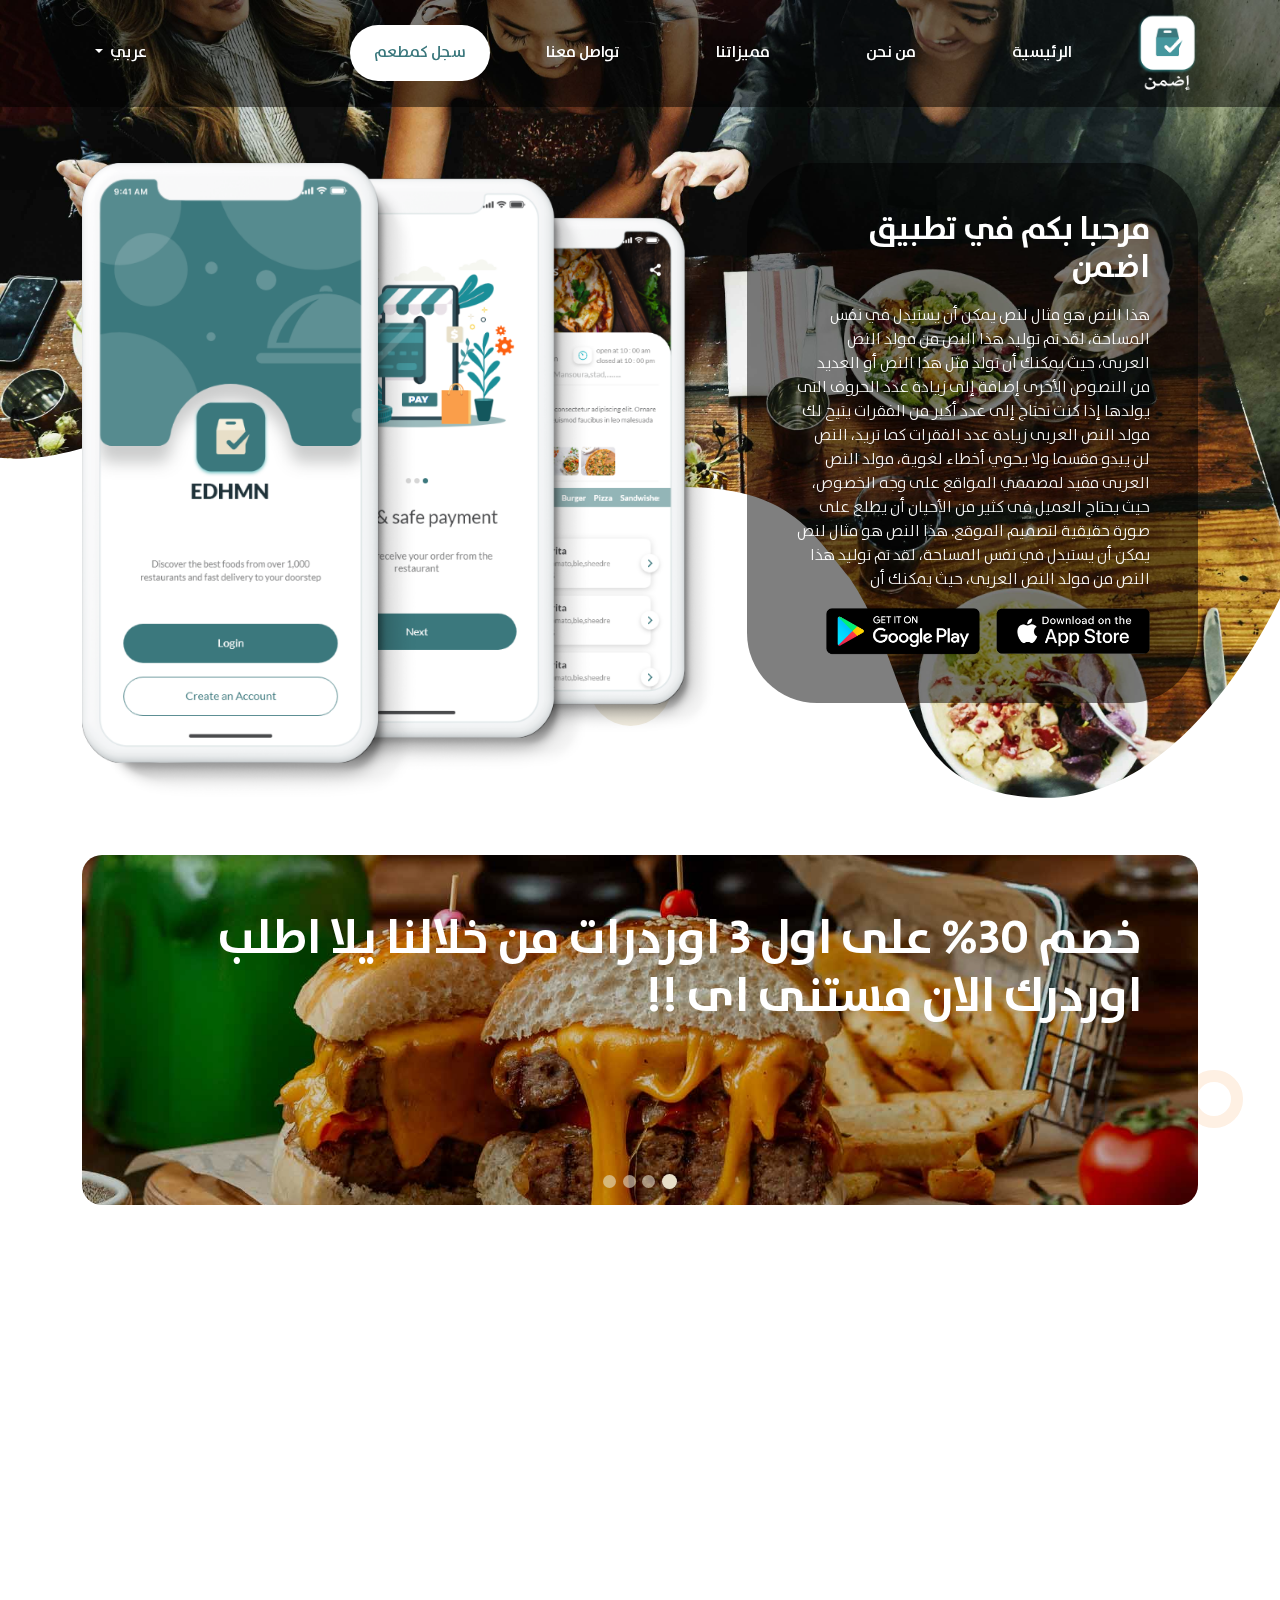
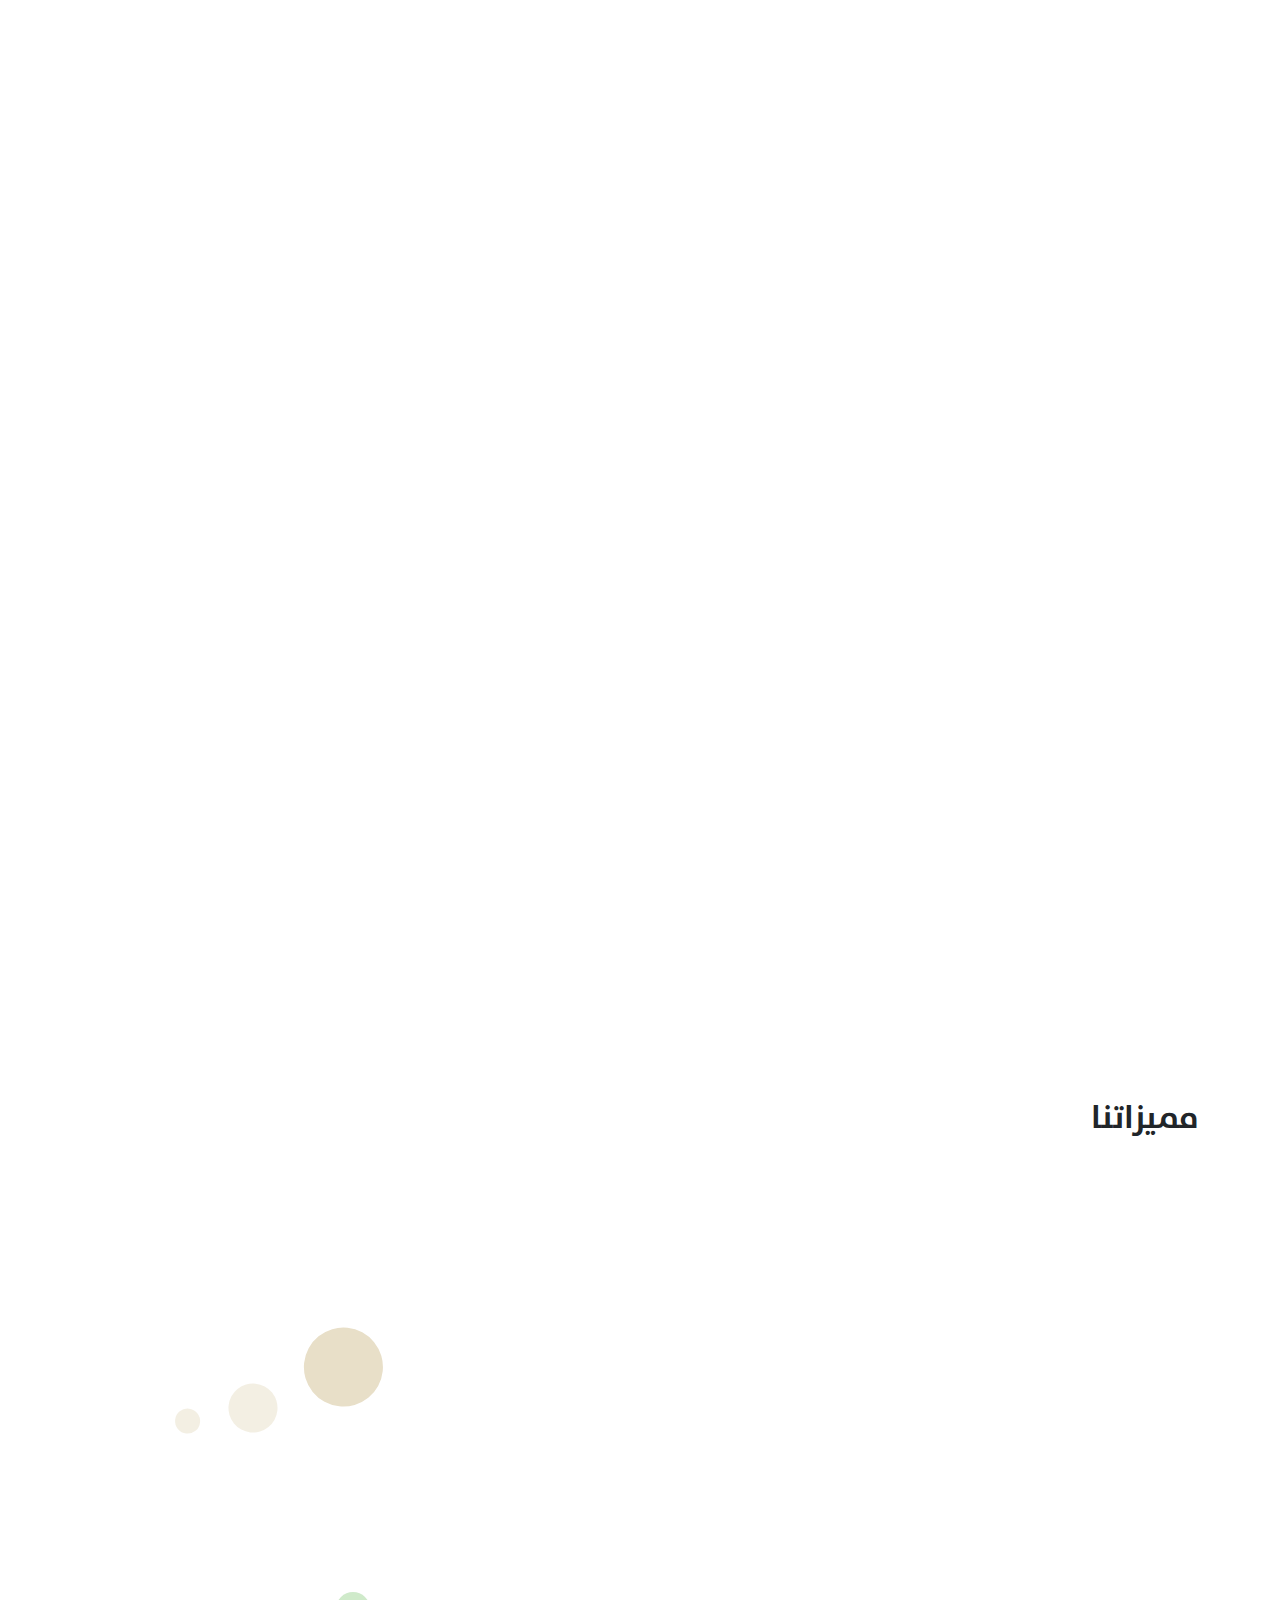
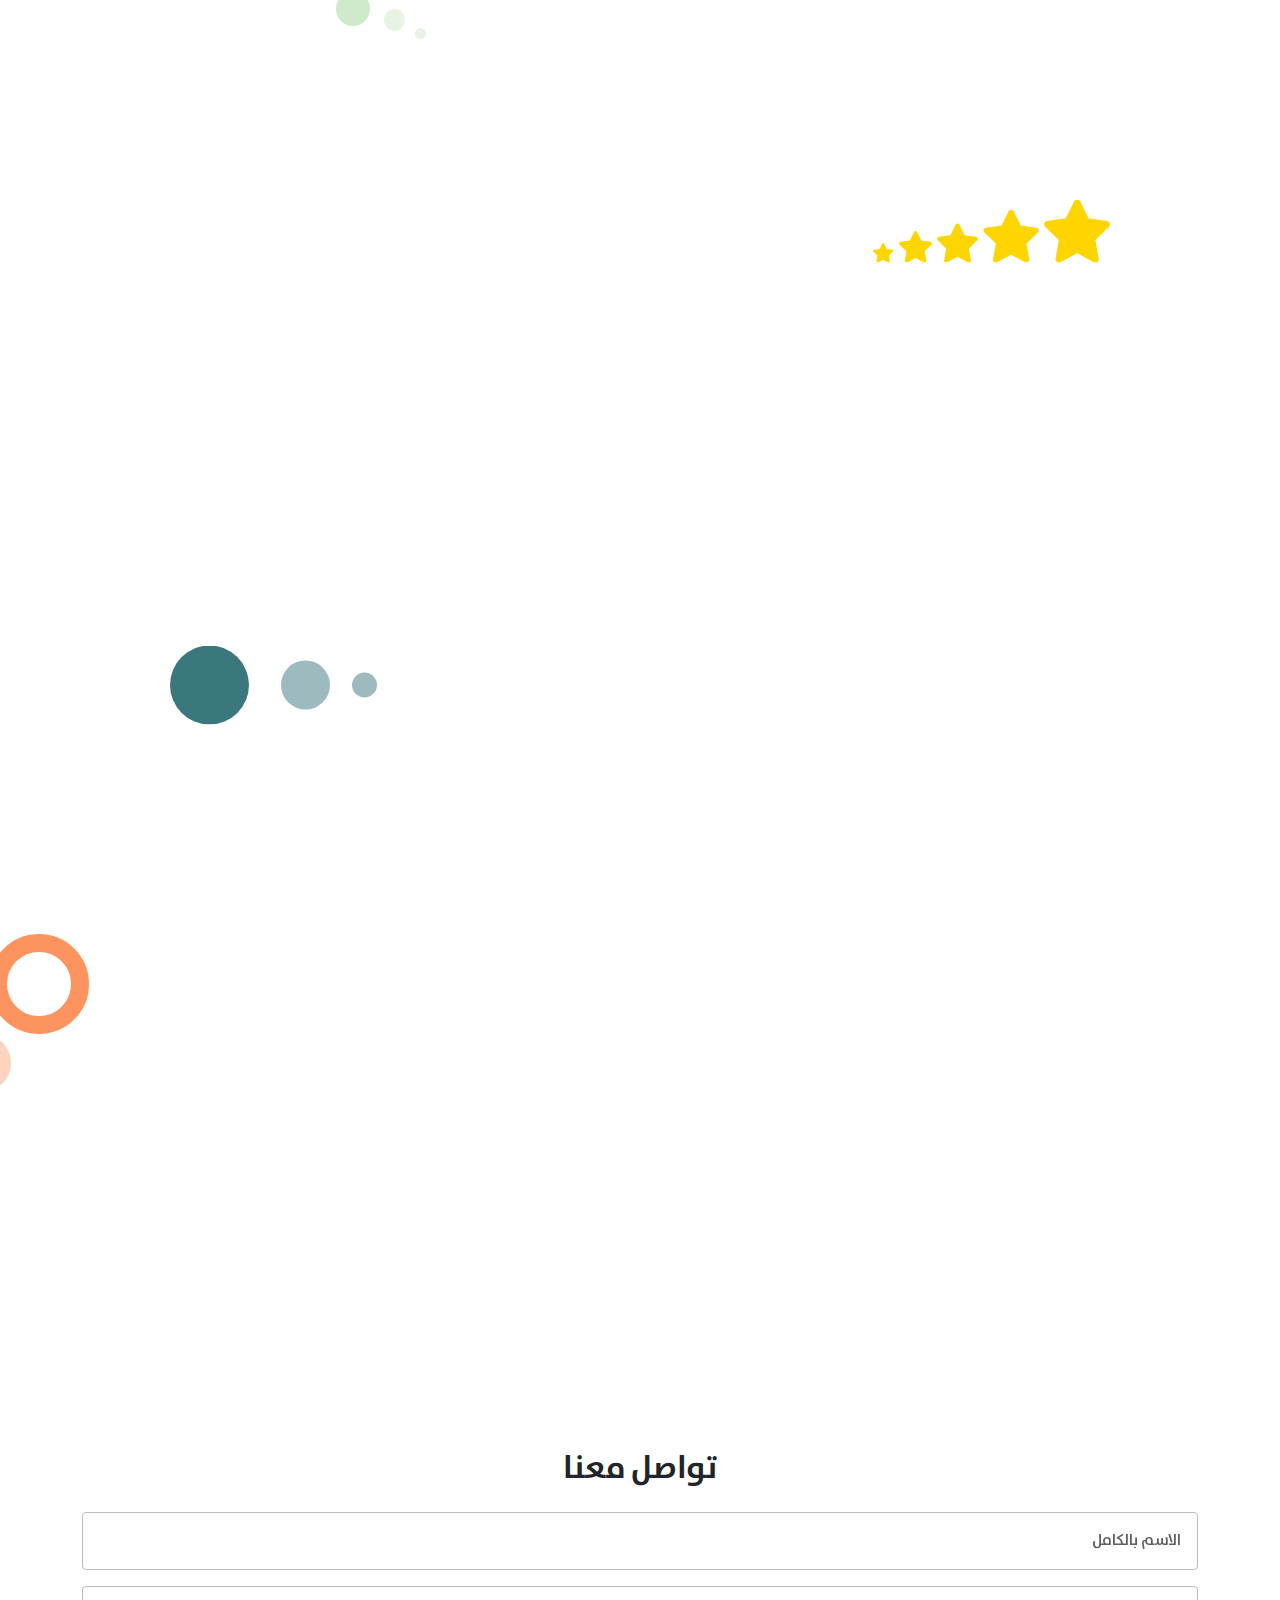
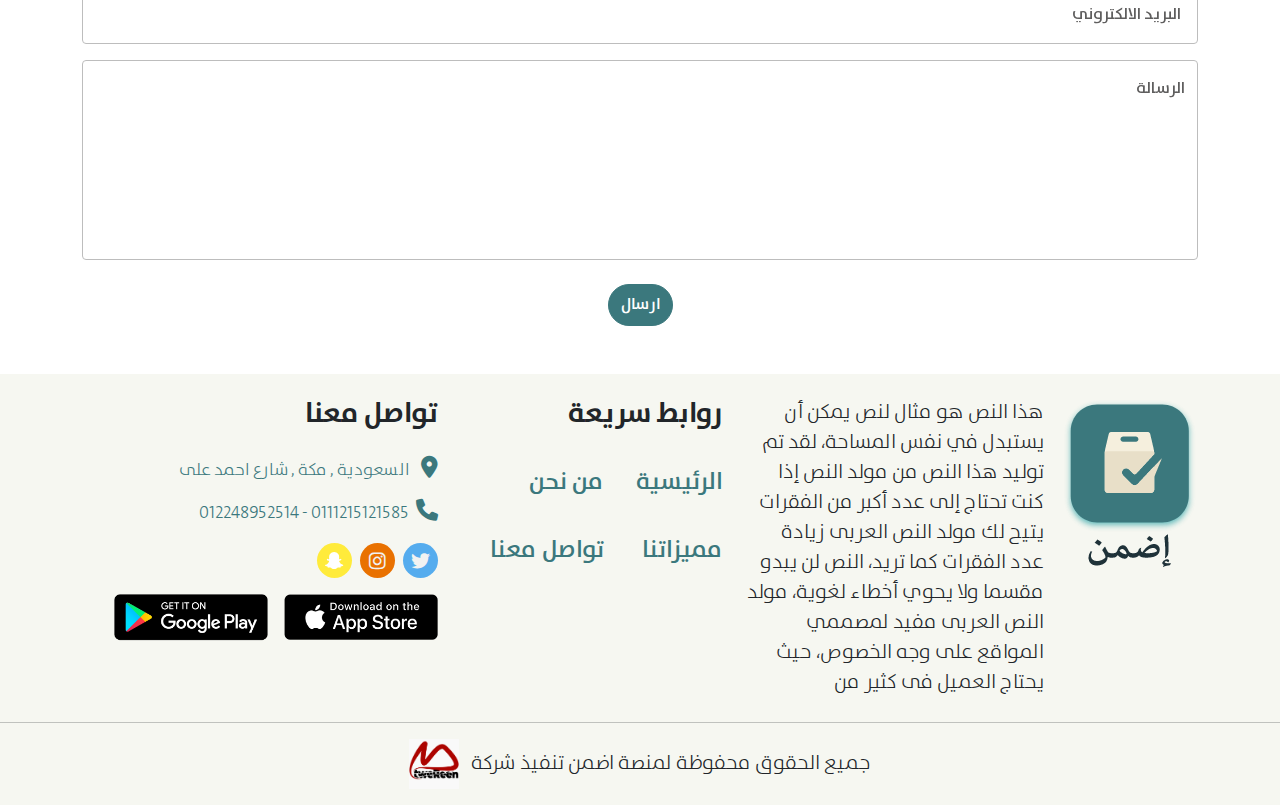
==== commit 8e257c25: "Finish project" ====
--- a/views/index.html
+++ b/views/index.html
@@ -9,7 +9,7 @@
     <meta name="description" content="EDHMN" />
     <meta name="keywords" content="EDHMN">
     <meta name="theme-color" content="#3B787D">
-    <link rel="shortcut icon" href="../favicon.png" type="image/x-icon">
+    <link rel="shortcut icon" href="./favicon.png" type="image/x-icon">
     <!-- Fontawsome links -->
     <link rel="stylesheet" href="../css/libs/solid.css">
     <link rel="stylesheet" href="../css/libs/brands.css">
@@ -27,8 +27,8 @@
 <body>
 
     <!-- Loading page -->
-    <div class="loading-wrap">
-
+    <div class="position-fixed top-0 start-0 w-100 h-100 bg-white" id="main__loader">
+        <img src="../assets/img/SVGs/loader.svg" alt="loading" draggable="false">
     </div>
 
     <!-- Content -->
@@ -49,7 +49,7 @@
             <nav class="navbar navbar-expand-lg bg-black bg-opacity-50 fixed-top">
                 <div class="container-xl container-fluid">
                     <a class="navbar-brand" href="#">
-                        <img src="../assets/img/global/logo.png" alt="logo شعار الموقع">
+                        <img src="../assets/img/global/ar-logo.png" alt="logo شعار الموقع" data-lang="img_navbar_logo">
                     </a>
                     <button class="navbar-toggler" type="button" data-bs-toggle="offcanvas"
                         data-bs-target="#mainNavbar">
@@ -378,7 +378,8 @@
                         <div class="col-x2l-6 col-xl-5 col-md-12">
                             <div class="d-flex gap-3 flex-sm-row flex-column">
                                 <div class="topfooter__logo">
-                                    <img src="../assets/img/global/logoBig.png" alt="اضمن شعار كبير فوتر">
+                                    <img src="../assets/img/global/ar-logoBig.png" data-lang="img_big_footer_logo"
+                                        alt="اضمن شعار كبير فوتر">
                                 </div>
                                 <article>
                                     <p class="mb-0 lead topfooter__pargraph" data-lang="topfooter_pargraph">
--- a/css/style.rtl.css
+++ b/css/style.rtl.css
@@ -1 +1 @@
-@font-face{font-family:"Black";src:url("../assets/fonts/text-fonts/Bahij_TheSansArabic-Black.ttf")}@font-face{font-family:"Bold";src:url("../assets/fonts/text-fonts/Bahij_TheSansArabic-Bold.ttf")}@font-face{font-family:"Light";src:url("../assets/fonts/text-fonts/Bahij_TheSansArabic-Light.ttf")}@font-face{font-family:"SemiBold";src:url("../assets/fonts/text-fonts/Bahij_TheSansArabic-SemiBold.ttf")}body{direction:rtl;font-family:"SemiBold"}.wrap-fullpage{overflow-x:hidden}.fw-ar-bold{font-family:"Bold"}.dropdown-menu{min-width:auto}.form-style .contact__form{max-width:1088px}.form-style .contact__form input,.form-style .contact__form textarea,.form-style .contact__form select,.form-style .contact__form option{border-radius:10px}.form-style .contact__form input::-webkit-input-placeholder, .form-style .contact__form textarea::-webkit-input-placeholder, .form-style .contact__form select::-webkit-input-placeholder, .form-style .contact__form option::-webkit-input-placeholder{font-family:"Light"}.form-style .contact__form input::-moz-placeholder, .form-style .contact__form textarea::-moz-placeholder, .form-style .contact__form select::-moz-placeholder, .form-style .contact__form option::-moz-placeholder{font-family:"Light"}.form-style .contact__form input:-ms-input-placeholder, .form-style .contact__form textarea:-ms-input-placeholder, .form-style .contact__form select:-ms-input-placeholder, .form-style .contact__form option:-ms-input-placeholder{font-family:"Light"}.form-style .contact__form input::-ms-input-placeholder, .form-style .contact__form textarea::-ms-input-placeholder, .form-style .contact__form select::-ms-input-placeholder, .form-style .contact__form option::-ms-input-placeholder{font-family:"Light"}.form-style .contact__form input::placeholder,.form-style .contact__form textarea::placeholder,.form-style .contact__form select::placeholder,.form-style .contact__form option::placeholder{font-family:"Light"}.form-style .contact__form .submit__button{width:300px}.circles_style .svg__circle{position:absolute;z-index:1;-webkit-user-select:none;-moz-user-select:none;-ms-user-select:none;user-select:none;pointer-events:none}.circles_style .svg__circle.orange{top:40px}.circles_style .svg__circle.primary__bordered{top:-150px;left:100px}.circles_style .svg__circle.gr1{top:0px;left:60px}.circles_style .svg__circle.gr2{bottom:60px;left:60px}.circles_style .svg__circle.yellow_solid{bottom:20px;left:50%}.circles_style .svg__circle.borderd__orange{bottom:0;right:50px}#main-header{position:relative;overflow:hidden;background:url(../assets/img/global/header.jpg) no-repeat;background-size:cover}#main-header .navbar.blur{-webkit-backdrop-filter:blur(30px);backdrop-filter:blur(30px)}#main-header .navbar .nav-btn:hover,#main-header .navbar .nav-btn.active{background-color:rgba(0,0,0,0) !important;color:#fff !important;border:#fff 1px solid}#main-header .header__img{position:absolute;width:101%;bottom:-5px;right:-2px;-webkit-user-select:none;-moz-user-select:none;-ms-user-select:none;user-select:none;z-index:1}#main-header .circle__svg{z-index:1;position:absolute}#main-header .circle__svg.green{left:170px;bottom:40%}#main-header .circle__svg.yellow{left:46%;bottom:10%}#main-header .header__content{position:relative}#main-header .header__content{margin-top:3.5rem;z-index:2}#main-header .header__content .text__box{border-radius:70px}#main-header .header__content .text__box .content__title{font-family:"Bold"}#main-header .header__content .text__box .content__paragraph{font-family:"Light"}#main-header:not(.basics-form__section){min-height:800px}#main-header.basics-form__section{min-height:360px}#main-header.basics-form__section .header__content .alert{max-width:870px;font-family:"Bold"}#main-header.basics-form__section .header__content .progress__wrap{margin-top:4rem;max-width:800px;background-color:#fff;border-color:rgba(112,112,112,.2) !important}#main-header.basics-form__section .header__content .progress__wrap .nav-link{border-radius:0;display:-webkit-box;display:-ms-flexbox;display:flex;gap:1rem;-webkit-box-align:center;-ms-flex-align:center;align-items:center}#main-header.basics-form__section .header__content .progress__wrap .nav-link .number{font-size:20px;background-color:var(--bs-primary);display:-webkit-inline-box;display:-ms-inline-flexbox;display:inline-flex;-webkit-box-align:center;-ms-flex-align:center;align-items:center;-webkit-box-pack:center;-ms-flex-pack:center;justify-content:center;border-radius:50%;color:#fff}#main-header.basics-form__section .header__content .progress__wrap .nav-link .text{color:#000;font-family:"Light"}#main-header.basics-form__section .header__content .progress__wrap .nav-link.active{background-color:rgba(0,0,0,0)}#main-header.basics-form__section .header__content .progress__wrap .nav-link:not(.active){opacity:.7;cursor:not-allowed;pointer-events:none}.wrap-slider .svg__circle{position:absolute;z-index:1}.wrap-slider .svg__circle.green{left:-45px}.wrap-slider .svg__circle.orange{right:-45px;bottom:125px}.wrap-slider .discountslider{z-index:2}.wrap-slider .discountslider .owl-stage .owl-item .discount__item{min-height:350px}.wrap-slider .discountslider .owl-stage .owl-item .discount__item .item__text{position:relative;z-index:2;color:#fff;font-family:"Bold";max-width:1000px}.wrap-slider .discountslider .owl-stage .owl-item .discount__item .item__img{position:absolute;width:100%;height:100%;top:0;left:0;-o-object-fit:cover;object-fit:cover;z-index:1;border-radius:20px;-webkit-filter:brightness(0.8);filter:brightness(0.8)}.wrap-slider .discountslider .owl-dots{display:-webkit-box;display:-ms-flexbox;display:flex;-webkit-box-align:center;-ms-flex-align:center;align-items:center;-webkit-box-pack:center;-ms-flex-pack:center;justify-content:center;width:100%;left:0;position:absolute;bottom:4rem}.wrap-slider .discountslider .owl-dots .owl-dot{border-radius:50%;-webkit-transition:.2s;-o-transition:.2s;transition:.2s;margin-left:.4rem}.wrap-slider .discountslider .owl-dots .owl-dot:last-child{margin-left:0}.wrap-slider .discountslider .owl-dots .owl-dot:not(.active){width:13px;height:13px;background-color:rgba(232,223,200,.6)}.wrap-slider .discountslider .owl-dots .owl-dot.active{width:15px;height:15px;background-color:#e8dfc8}#aboutus-section .text__box{-webkit-box-shadow:0 3px 6px rgba(0,0,0,.12);box-shadow:0 3px 6px rgba(0,0,0,.12);border-radius:10%/90%;padding:3rem 4rem;max-width:715px}#aboutus-section .text__box .svg__circles{position:absolute;-webkit-user-select:none;-moz-user-select:none;-ms-user-select:none;user-select:none;pointer-events:none;right:5px;top:15px}#aboutus-section .text__box p{font-family:"Light"}#features-section .feature__number{font-family:"Black";font-size:66px;letter-spacing:7px;color:rgba(59,120,125,.3)}#features-section .feature__text{max-width:300px}#features-section .imgs__box{overflow:hidden;z-index:2}#features-section .imgs__box.left__box .img__back{left:70px}#features-section .imgs__box .img__back,#features-section .imgs__box .img__front{position:absolute;overflow:hidden;-webkit-transition:.6s ease-in-out;-o-transition:.6s ease-in-out;transition:.6s ease-in-out;border-radius:30px}#features-section .imgs__box .img__back img,#features-section .imgs__box .img__front img{width:100%;height:100%;-o-object-fit:cover;object-fit:cover;-o-object-position:center;object-position:center;border-radius:30px}#features-section .imgs__box .img__back{top:30px}#features-section .imgs__box:hover .img__back{-webkit-transform:scale(0.8) rotate(5deg);-ms-transform:scale(0.8) rotate(5deg);transform:scale(0.8) rotate(5deg)}#features-section .imgs__box:hover .img__front{-webkit-transform:scale(0.8) rotate(-5deg);-ms-transform:scale(0.8) rotate(-5deg);transform:scale(0.8) rotate(-5deg)}#features-section .leftside .circle{right:100px;left:auto}#features-section .circle__svg,#features-section .circle,#features-section .gr__svg{position:absolute;z-index:1;-webkit-user-select:none;-moz-user-select:none;-ms-user-select:none;user-select:none;pointer-events:none}#features-section .circle__svg{left:35%}#features-section .circle{left:100px;top:50%;-webkit-transform:translateY(-50%);-ms-transform:translateY(-50%);transform:translateY(-50%)}#features-section .gr__svg{position:absolute;top:10px;left:-47%}#contactus-section .svg__circle{position:absolute;-webkit-user-select:none;-moz-user-select:none;-ms-user-select:none;user-select:none;pointer-events:none;z-index:1}#contactus-section .svg__circle.primary{right:230px}#contactus-section .svg__circle.orange{bottom:100px}#contactus-section .contact__form,#contactus-section article{position:relative;z-index:2}#contactus-section .contact__form textarea{height:200px;resize:none}#basicsinfo-section{position:relative;z-index:2}#basicsinfo-section .form_subtitle{font-family:"Light"}#main__footer{background-color:#f6f7f1}#main__footer .topfooter__pargraph{max-width:485px;font-family:"Light"}#main__footer .maplinkssec__footer .nav-link{font-size:24px}#main__footer .contactussec__footer .nav-item:not(.social__links) .nav-link i{font-size:22px}#main__footer .contactussec__footer .nav-item:not(.social__links) .nav-link span{font-size:17px;font-family:"Light"}#main__footer .contactussec__footer .nav-item.social__links{margin-top:.5rem}#main__footer .contactussec__footer .nav-item.social__links .nav-item:nth-of-type(1) .nav-link{background-color:#55acee}#main__footer .contactussec__footer .nav-item.social__links .nav-item:nth-of-type(2) .nav-link{background-color:#e97100}#main__footer .contactussec__footer .nav-item.social__links .nav-item:nth-of-type(3) .nav-link{background-color:#ffeb3b}#main__footer .contactussec__footer .nav-item.social__links .nav-link{margin-left:.5rem;width:35px;height:35px;display:-webkit-box;display:-ms-flexbox;display:flex;-webkit-box-align:center;-ms-flex-align:center;align-items:center;-webkit-box-pack:center;-ms-flex-pack:center;justify-content:center;border-radius:50%}#main__footer .contactussec__footer .nav-item.social__links .nav-link i{font-size:19px;display:block;color:#f1f2f2}#main__footer .bottomfooter__text{font-family:"Light";font-size:20px}@media(min-width: 1920px){#main-header .content__paragraph{font-size:26px !important}}@media(min-width: 1400px){#main-header .nav-link,#main-header .btn.dropdown-toggle{font-size:20px}#main-header .nav-link.bg-white{padding:15px 25px !important}#main-header .header__content .content__title{font-size:36px}#main-header .header__content .content__paragraph{font-size:23px}#main-header .dropdown-item{font-size:20px}}@media(max-width: 1400px){#main-header .navbar-brand img{width:62px}}@media(min-width: 1200px){#main-header.basics-form__section .header__content .alert{font-size:28px}#main-header.basics-form__section .header__content .progress__wrap .nav-link .text{font-size:24px}}@media(max-width: 1200px){#main-header.basics-form__section .header__content .alert{font-size:22px}#main-header.basics-form__section .header__content .progress__wrap .nav-link .text{font-size:20px}}@media(min-width: 1400px)and (max-width: 1920px){#aboutus-section .text__box{padding:1rem 2rem !important}#aboutus-section .text__box p{font-size:1.3rem !important}}@media(min-width: 992px)and (max-width: 1200px){#main-header .nav-link img{width:125px}}@media(min-width: 992px){#main-header .nav-link:not(.nav-btn){color:#fff}#main-header .dropdown-toggle{color:#fff}.discountslider .owl-stage .owl-item .discount__item{padding:3.5rem}#aboutus-section .text__box{padding:3rem 4rem}#features-section .feature__text{font-size:24px}#features-section .img__back{width:350px;height:365px}#features-section .img__front{width:390px;height:425px}.form-style .submit__button{font-size:20px}}@media(min-width: 768px)and (max-width: 1200px){#main-header.basics-form__section{min-height:350px}}@media(max-width: 992px){#main-header .nav-link:not(.nav-btn){padding:10px}#main-header .nav-link.nav-btn{background-color:var(--bs-primary) !important;color:#fff;width:-webkit-fit-content;width:-moz-fit-content;width:fit-content}#main-header .offcanvas-start{height:99.9vh}#main-header .dropdown-toggle{border:1px solid #e3e3e3}#main-header .header__content .text__box{max-width:700px}.discountslider .owl-stage .owl-item .discount__item{padding:1.5rem 1.5rem 3rem 1.5rem}#aboutus-section .text__box{padding:1.5rem 2rem}#aboutus-section .text__box .fs-4{font-size:21px !important}#features-section .feature__text{font-size:20px}#features-section .img__back{width:300px;height:315px}#features-section .img__front{width:310px;height:380px}#contactus-section .submit__button{font-size:18px}#main__footer .maplinkssec__footer .nav-link{font-size:20px !important}#main__footer .bottomfooter__text{font-size:18px}}@media(min-width: 768px){#main-header.basics-form__section .progress__wrap .nav-link .number{width:42px;height:42px}#features-section .imgs__box{min-height:430px}#features-section .imgs__box.left__box .img__front{left:10% !important}#features-section .imgs__box:not(.left__box) .img__front{right:7%}}@media(max-width: 768px){.svg__circle,.svg__circles,.gr__svg,.circle{-webkit-transform:scale(0.4);-ms-transform:scale(0.4);transform:scale(0.4)}#main-header.basics-form__section .progress__wrap .nav-link .number{width:30px;height:30px}#features-section .imgs__box{min-height:345px}#features-section .leftrow__box>div:first-child{-webkit-box-ordinal-group:2;-ms-flex-order:1;order:1}#features-section .leftrow__box>div:last-child{-webkit-box-ordinal-group:1;-ms-flex-order:0;order:0}#features-section .img__back{right:13%}#features-section .img__front{right:25%}#main__footer .topfooter__logo img{width:110px}}@media(max-width: 576px){#main-header .navbar .navbar-brand img{width:45px}#features-section .img__back{width:220px;height:230px;right:5%}#features-section .img__front{width:240px;height:290px}}+@font-face{font-family:"Black";src:url("../assets/fonts/text-fonts/Bahij_TheSansArabic-Black.ttf")}@font-face{font-family:"Bold";src:url("../assets/fonts/text-fonts/Bahij_TheSansArabic-Bold.ttf")}@font-face{font-family:"Light";src:url("../assets/fonts/text-fonts/Bahij_TheSansArabic-Light.ttf")}@font-face{font-family:"SemiBold";src:url("../assets/fonts/text-fonts/Bahij_TheSansArabic-SemiBold.ttf")}body{direction:rtl;font-family:"SemiBold"}.wrap-fullpage{overflow-x:hidden}.fw-ar-bold{font-family:"Bold"}#main__loader{z-index:10000;display:-webkit-box;display:-ms-flexbox;display:flex;-webkit-box-pack:center;-ms-flex-pack:center;justify-content:center;-webkit-box-align:center;-ms-flex-align:center;align-items:center}.dropdown-menu{min-width:auto}.form-style .contact__form{max-width:1088px}.form-style .contact__form input,.form-style .contact__form textarea,.form-style .contact__form select,.form-style .contact__form option{border-radius:10px}.form-style .contact__form input::-webkit-input-placeholder, .form-style .contact__form textarea::-webkit-input-placeholder, .form-style .contact__form select::-webkit-input-placeholder, .form-style .contact__form option::-webkit-input-placeholder{font-family:"Light"}.form-style .contact__form input::-moz-placeholder, .form-style .contact__form textarea::-moz-placeholder, .form-style .contact__form select::-moz-placeholder, .form-style .contact__form option::-moz-placeholder{font-family:"Light"}.form-style .contact__form input:-ms-input-placeholder, .form-style .contact__form textarea:-ms-input-placeholder, .form-style .contact__form select:-ms-input-placeholder, .form-style .contact__form option:-ms-input-placeholder{font-family:"Light"}.form-style .contact__form input::-ms-input-placeholder, .form-style .contact__form textarea::-ms-input-placeholder, .form-style .contact__form select::-ms-input-placeholder, .form-style .contact__form option::-ms-input-placeholder{font-family:"Light"}.form-style .contact__form input::placeholder,.form-style .contact__form textarea::placeholder,.form-style .contact__form select::placeholder,.form-style .contact__form option::placeholder{font-family:"Light"}.form-style .contact__form .submit__button,.form-style .contact__form .next__button{width:300px}.circles_style .svg__circle{position:absolute;z-index:1;-webkit-user-select:none;-moz-user-select:none;-ms-user-select:none;user-select:none;pointer-events:none}.circles_style .svg__circle.orange{top:130px}.circles_style .svg__circle.primary__bordered{top:-130px;left:100px}.circles_style .svg__circle.gr1{top:0px;left:60px}.circles_style .svg__circle.gr2{bottom:60px;left:60px}.circles_style .svg__circle.yellow_solid{bottom:20px;left:50%}.circles_style .svg__circle.borderd__orange{bottom:0;right:50px}#main-header{position:relative;overflow:hidden;background:url(../assets/img/global/header.jpg) no-repeat;background-size:cover}#main-header .navbar.blur{-webkit-backdrop-filter:blur(30px);backdrop-filter:blur(30px)}#main-header .header__img{position:absolute;width:101%;bottom:-5px;right:-2px;-webkit-user-select:none;-moz-user-select:none;-ms-user-select:none;user-select:none;z-index:1}#main-header .circle__svg{z-index:1;position:absolute}#main-header .circle__svg.green{left:170px;bottom:40%}#main-header .circle__svg.yellow{left:46%;bottom:10%}#main-header .header__content{position:relative}#main-header .header__content{margin-top:3.5rem;z-index:2}#main-header .header__content .text__box{border-radius:70px}#main-header .header__content .text__box .content__title{font-family:"Bold"}#main-header .header__content .text__box .content__paragraph{font-family:"Light"}#main-header:not(.basics-form__section){min-height:800px}#main-header.basics-form__section{min-height:430px}#main-header.basics-form__section .header__content .alert{max-width:870px;font-family:"Bold"}.wrap-slider .svg__circle{position:absolute;z-index:1}.wrap-slider .svg__circle.green{left:-45px}.wrap-slider .svg__circle.orange{right:-45px;bottom:125px}.wrap-slider .discountslider{z-index:2}.wrap-slider .discountslider .owl-stage .owl-item .discount__item{min-height:350px}.wrap-slider .discountslider .owl-stage .owl-item .discount__item .item__text{position:relative;z-index:2;color:#fff;font-family:"Bold";max-width:1000px}.wrap-slider .discountslider .owl-stage .owl-item .discount__item .item__img{position:absolute;width:100%;height:100%;top:0;left:0;-o-object-fit:cover;object-fit:cover;z-index:1;border-radius:20px;-webkit-filter:brightness(0.8);filter:brightness(0.8)}.wrap-slider .discountslider .owl-dots{display:-webkit-box;display:-ms-flexbox;display:flex;-webkit-box-align:center;-ms-flex-align:center;align-items:center;-webkit-box-pack:center;-ms-flex-pack:center;justify-content:center;width:100%;left:0;position:absolute;bottom:4rem}.wrap-slider .discountslider .owl-dots .owl-dot{border-radius:50%;-webkit-transition:.2s;-o-transition:.2s;transition:.2s;margin-left:.4rem}.wrap-slider .discountslider .owl-dots .owl-dot:last-child{margin-left:0}.wrap-slider .discountslider .owl-dots .owl-dot:not(.active){width:13px;height:13px;background-color:rgba(232,223,200,.6)}.wrap-slider .discountslider .owl-dots .owl-dot.active{width:15px;height:15px;background-color:#e8dfc8}#aboutus-section .text__box{-webkit-box-shadow:0 3px 6px rgba(0,0,0,.12);box-shadow:0 3px 6px rgba(0,0,0,.12);border-radius:10%/90%;padding:3rem 4rem;max-width:715px}#aboutus-section .text__box .svg__circles{position:absolute;-webkit-user-select:none;-moz-user-select:none;-ms-user-select:none;user-select:none;pointer-events:none;right:5px;top:15px}#aboutus-section .text__box p{font-family:"Light"}#features-section .feature__number{font-family:"Black";font-size:66px;letter-spacing:7px;color:rgba(59,120,125,.3)}#features-section .feature__text{max-width:300px}#features-section .imgs__box{overflow:hidden;z-index:2}#features-section .imgs__box.left__box .img__back{left:70px}#features-section .imgs__box .img__back,#features-section .imgs__box .img__front{position:absolute;overflow:hidden;-webkit-transition:.6s ease-in-out;-o-transition:.6s ease-in-out;transition:.6s ease-in-out;border-radius:30px}#features-section .imgs__box .img__back img,#features-section .imgs__box .img__front img{width:100%;height:100%;-o-object-fit:cover;object-fit:cover;-o-object-position:center;object-position:center;border-radius:30px}#features-section .imgs__box .img__back{top:30px}#features-section .imgs__box:hover .img__back{-webkit-transform:scale(0.8) rotate(5deg);-ms-transform:scale(0.8) rotate(5deg);transform:scale(0.8) rotate(5deg)}#features-section .imgs__box:hover .img__front{-webkit-transform:scale(0.8) rotate(-5deg);-ms-transform:scale(0.8) rotate(-5deg);transform:scale(0.8) rotate(-5deg)}#features-section .leftside .circle{right:100px;left:auto}#features-section .circle__svg,#features-section .circle,#features-section .gr__svg{position:absolute;z-index:1;-webkit-user-select:none;-moz-user-select:none;-ms-user-select:none;user-select:none;pointer-events:none}#features-section .circle__svg{left:35%}#features-section .circle{left:100px;top:50%;-webkit-transform:translateY(-50%);-ms-transform:translateY(-50%);transform:translateY(-50%)}#features-section .gr__svg{position:absolute;top:10px;left:-47%}#contactus-section .svg__circle{position:absolute;-webkit-user-select:none;-moz-user-select:none;-ms-user-select:none;user-select:none;pointer-events:none;z-index:1}#contactus-section .svg__circle.primary{right:230px}#contactus-section .svg__circle.orange{bottom:100px}#contactus-section .contact__form,#contactus-section article{position:relative;z-index:2}#contactus-section .contact__form textarea{height:200px;resize:none}#basicsinfo-section{margin-top:-170px;z-index:2}#basicsinfo-section .form_subtitle{font-family:"Light"}#basicsinfo-section .progress__wrap{max-width:800px;background-color:#fff;border-color:rgba(112,112,112,.2) !important}#basicsinfo-section .progress__wrap .nav-link{border-radius:0;display:-webkit-box;display:-ms-flexbox;display:flex;gap:1rem;-webkit-box-align:center;-ms-flex-align:center;align-items:center}#basicsinfo-section .progress__wrap .nav-link .number{font-size:20px;background-color:var(--bs-primary);display:-webkit-inline-box;display:-ms-inline-flexbox;display:inline-flex;-webkit-box-align:center;-ms-flex-align:center;align-items:center;-webkit-box-pack:center;-ms-flex-pack:center;justify-content:center;border-radius:50%;color:#fff}#basicsinfo-section .progress__wrap .nav-link .text{color:#000;font-family:"Light"}#basicsinfo-section .progress__wrap .nav-link.active,#basicsinfo-section .progress__wrap .nav-link.done{background-color:rgba(0,0,0,0)}#basicsinfo-section .progress__wrap .nav-link.active{font-weight:bolder}#basicsinfo-section .progress__wrap .nav-link:not(.active,.done){opacity:.7}#basicsinfo-section .dropzone{border-radius:10px}#basicsinfo-section .dropzone .fw-ar-light{font-family:"Light"}#main__footer{background-color:#f6f7f1}#main__footer .topfooter__pargraph{max-width:485px;font-family:"Light"}#main__footer .maplinkssec__footer .nav-link{font-size:24px}#main__footer .contactussec__footer .nav-item:not(.social__links) .nav-link i{font-size:22px}#main__footer .contactussec__footer .nav-item:not(.social__links) .nav-link span{font-size:17px;font-family:"Light"}#main__footer .contactussec__footer .nav-item.social__links{margin-top:.5rem}#main__footer .contactussec__footer .nav-item.social__links .nav-item:nth-of-type(1) .nav-link{background-color:#55acee}#main__footer .contactussec__footer .nav-item.social__links .nav-item:nth-of-type(2) .nav-link{background-color:#e97100}#main__footer .contactussec__footer .nav-item.social__links .nav-item:nth-of-type(3) .nav-link{background-color:#ffeb3b}#main__footer .contactussec__footer .nav-item.social__links .nav-link{margin-left:.5rem;width:35px;height:35px;display:-webkit-box;display:-ms-flexbox;display:flex;-webkit-box-align:center;-ms-flex-align:center;align-items:center;-webkit-box-pack:center;-ms-flex-pack:center;justify-content:center;border-radius:50%}#main__footer .contactussec__footer .nav-item.social__links .nav-link i{font-size:19px;display:block;color:#f1f2f2}#main__footer .bottomfooter__text{font-family:"Light";font-size:20px}@media(min-width: 1920px){#main-header .content__paragraph{font-size:26px !important}}@media(min-width: 1400px){#main-header .nav-link,#main-header .btn.dropdown-toggle{font-size:20px}#main-header .nav-link.bg-white{padding:15px 25px !important}#main-header .header__content .content__title{font-size:36px}#main-header .header__content .content__paragraph{font-size:23px}#main-header .dropdown-item{font-size:20px}}@media(max-width: 1400px){#main-header .navbar-brand img{width:62px}}@media(min-width: 1200px){#main-header.basics-form__section .header__content .alert{font-size:28px}#basicsinfo-section .progress__wrap .nav-link .text{font-size:24px}}@media(max-width: 1200px){#main-header.basics-form__section .header__content .alert{font-size:20px}#basicsinfo-section .progress__wrap .nav-link .text{font-size:20px}}@media(min-width: 1400px)and (max-width: 1920px){#aboutus-section .text__box{padding:1rem 2rem !important}#aboutus-section .text__box p{font-size:1.3rem !important}}@media(min-width: 992px)and (max-width: 1200px){#main-header .nav-link img{width:125px}}@media(min-width: 992px){#main-header .nav-btn:hover,#main-header .nav-btn.active{background-color:rgba(0,0,0,0) !important;color:#fff !important;border:#fff 1px solid}#main-header .nav-link:not(.nav-btn){color:#fff}#main-header .dropdown-toggle{color:#fff}.discountslider .owl-stage .owl-item .discount__item{padding:3.5rem}#aboutus-section .text__box{padding:3rem 4rem}#features-section .feature__text{font-size:24px}#features-section .img__back{width:350px;height:365px}#features-section .img__front{width:390px;height:425px}.form-style .submit__button,.form-style .next__button{font-size:20px}}@media(max-width: 992px){#main-header .nav-link:not(.nav-btn){padding:10px}#main-header .nav-link.nav-btn{background-color:var(--bs-primary) !important;color:#fff;width:-webkit-fit-content;width:-moz-fit-content;width:fit-content}#main-header .nav-link.nav-btn.active{color:var(--bs-primary);background-color:rgba(0,0,0,0) !important;border:1px solid var(--bs-primary)}#main-header .offcanvas-start{height:99.9vh}#main-header .dropdown-toggle{border:1px solid #e3e3e3}#main-header .header__content .text__box{max-width:700px}.discountslider .owl-stage .owl-item .discount__item{padding:1.5rem 1.5rem 3rem 1.5rem}#aboutus-section .text__box{padding:1.5rem 2rem}#aboutus-section .text__box .fs-4{font-size:21px !important}#features-section .feature__text{font-size:20px}#features-section .img__back{width:300px;height:315px}#features-section .img__front{width:310px;height:380px}#contactus-section .submit__button{font-size:18px}#main__footer .maplinkssec__footer .nav-link{font-size:20px !important}#main__footer .bottomfooter__text{font-size:18px}}@media(min-width: 768px){#features-section .imgs__box{min-height:430px}#features-section .imgs__box.left__box .img__front{left:10% !important}#features-section .imgs__box:not(.left__box) .img__front{right:7%}#basicsinfo-section .progress__wrap .nav-link .number{width:42px;height:42px}}@media(max-width: 768px){.svg__circle,.svg__circles,.gr__svg,.circle{-webkit-transform:scale(0.4);-ms-transform:scale(0.4);transform:scale(0.4)}#features-section .imgs__box{min-height:345px}#features-section .leftrow__box>div:first-child{-webkit-box-ordinal-group:2;-ms-flex-order:1;order:1}#features-section .leftrow__box>div:last-child{-webkit-box-ordinal-group:1;-ms-flex-order:0;order:0}#features-section .img__back{right:13%}#features-section .img__front{right:25%}#basicsinfo-section .progress__wrap .nav-link .number{width:30px;height:30px}#main__footer .topfooter__logo img{width:110px}}@media(max-width: 576px){#main-header .navbar .navbar-brand img{width:45px}#features-section .img__back{width:220px;height:230px;right:5%}#features-section .img__front{width:240px;height:290px}}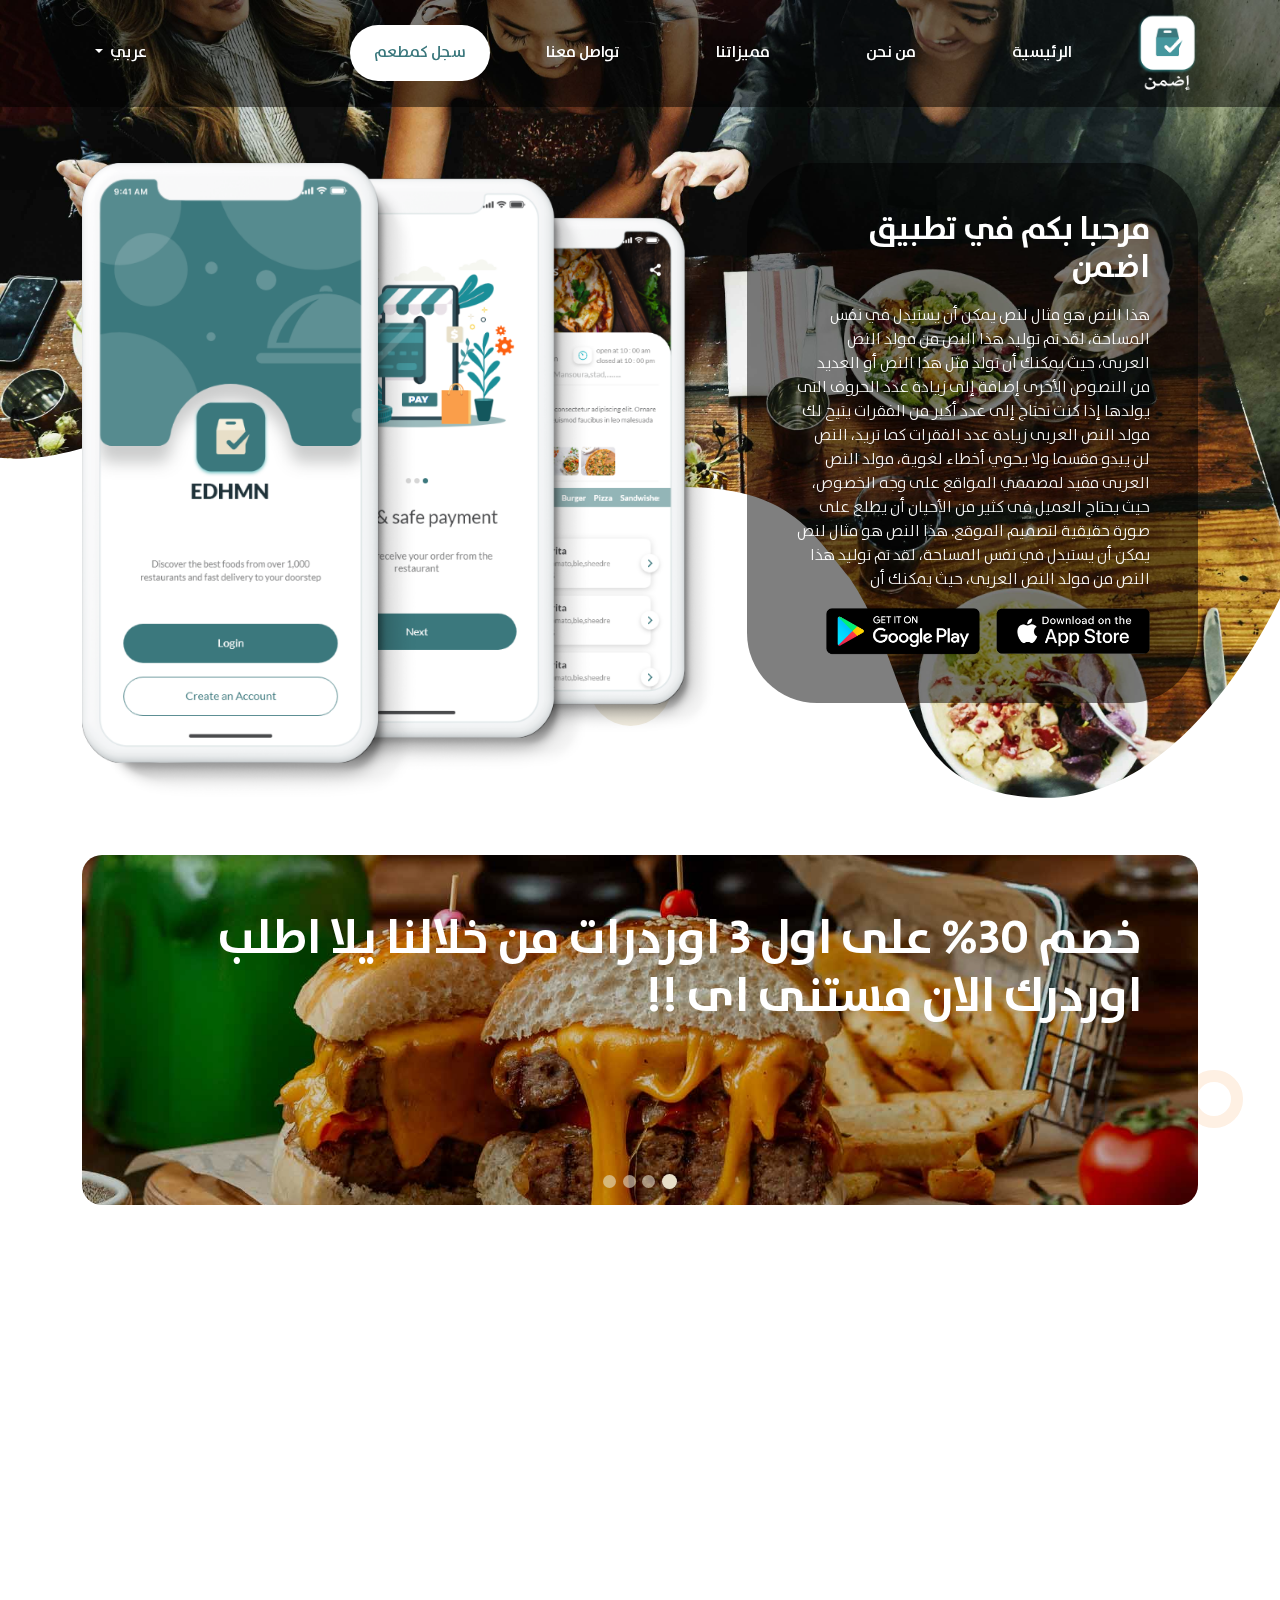
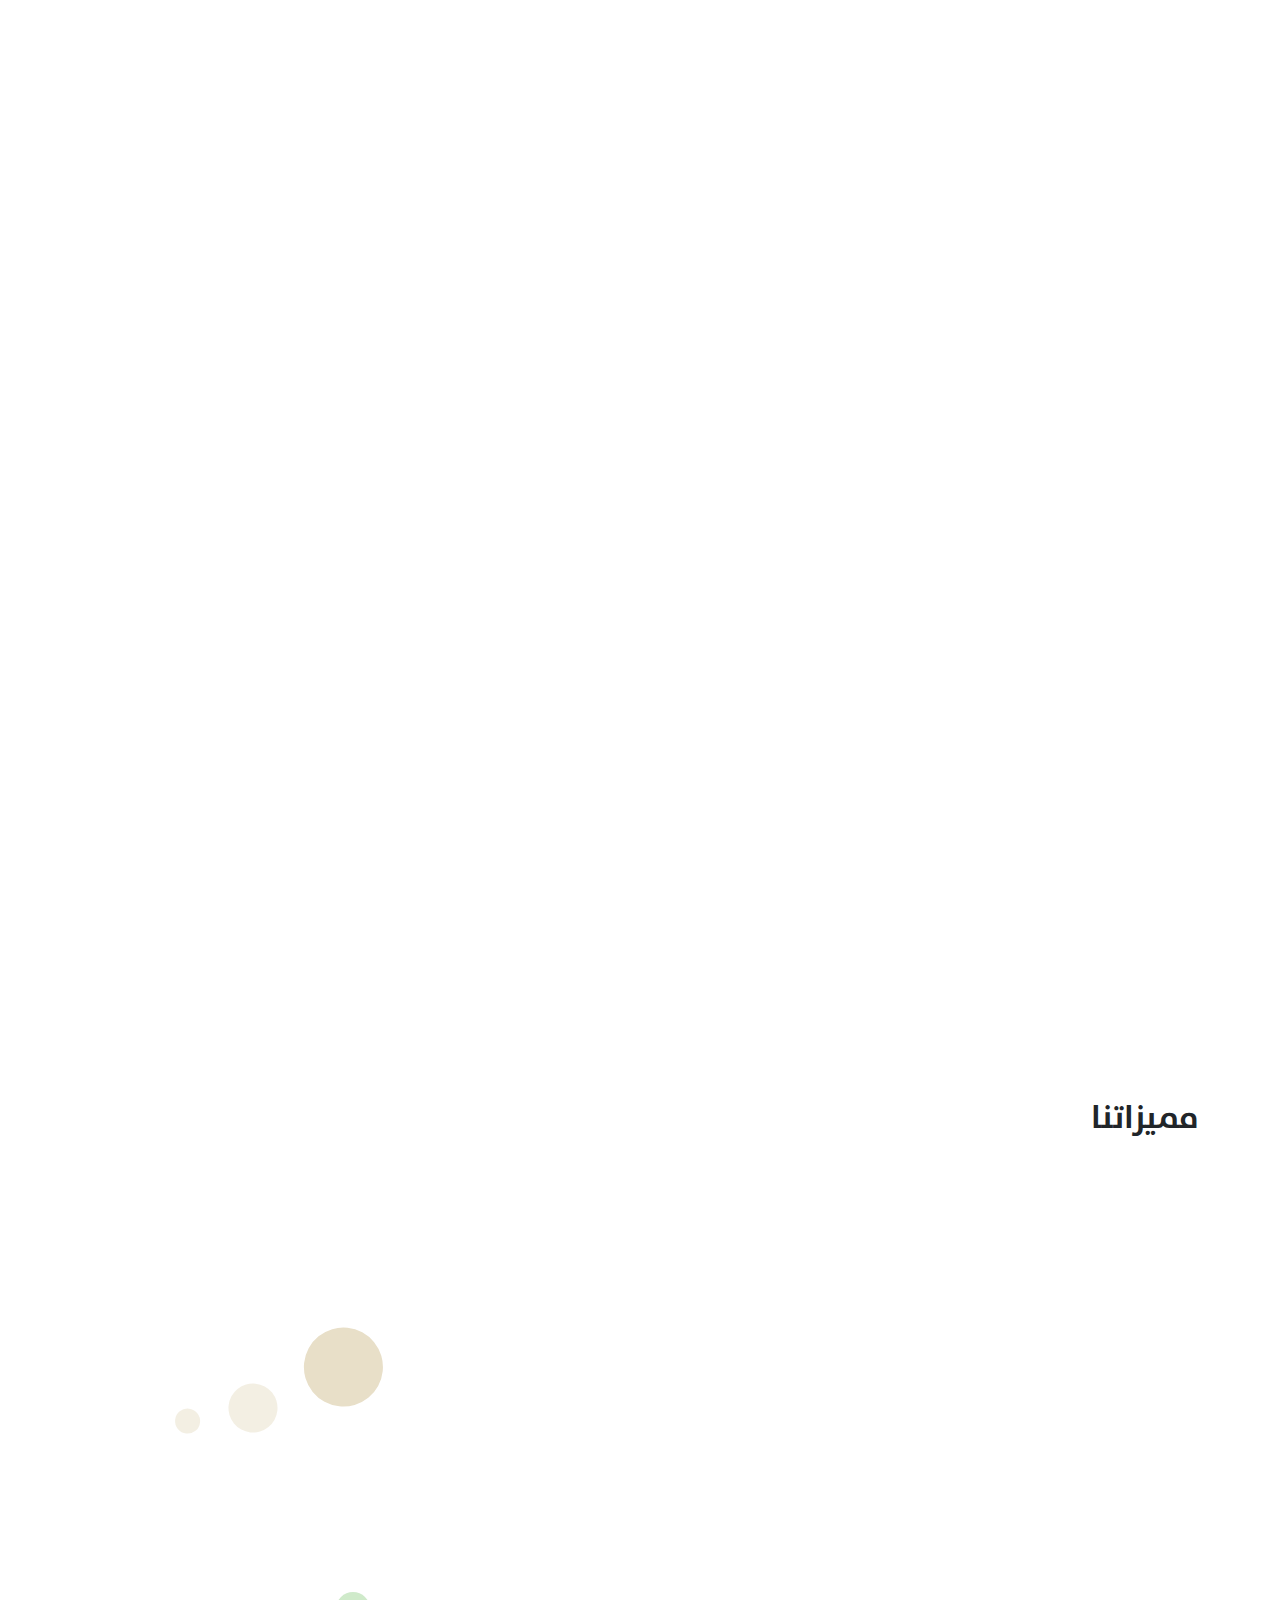
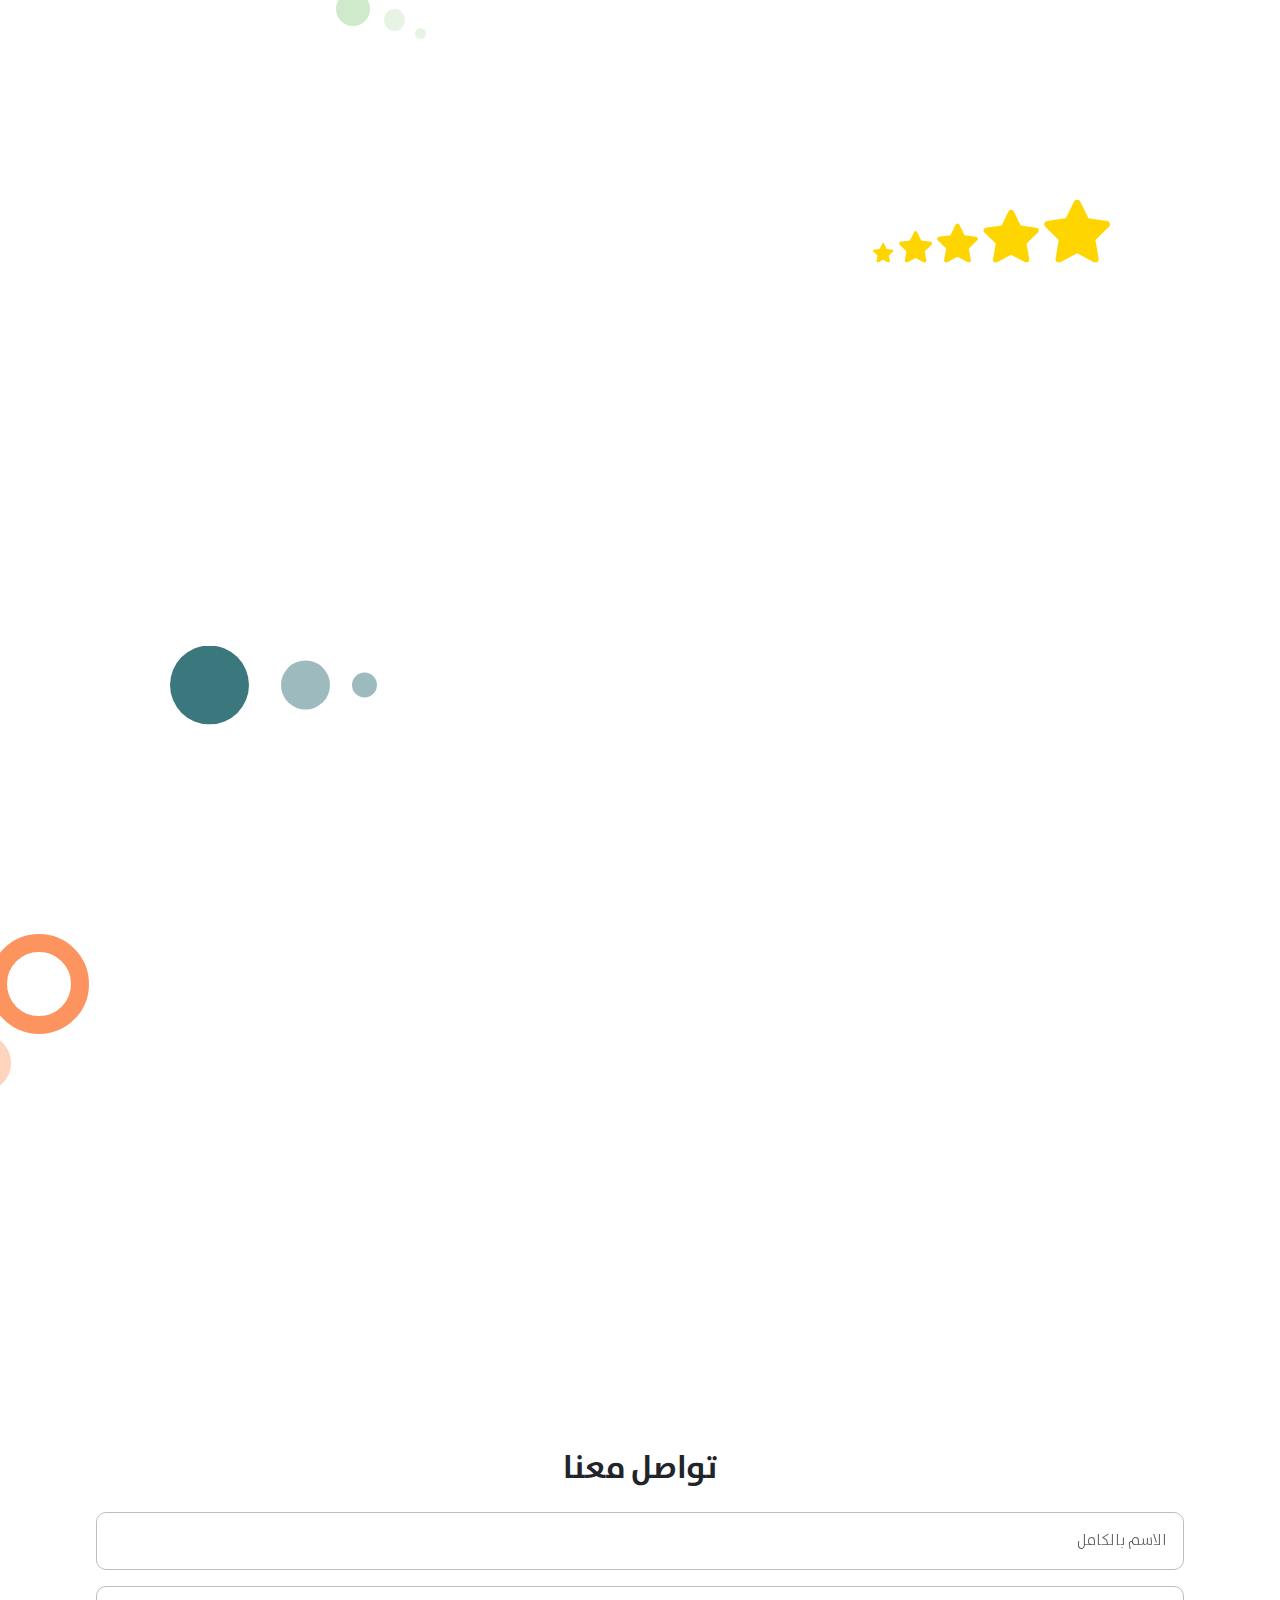
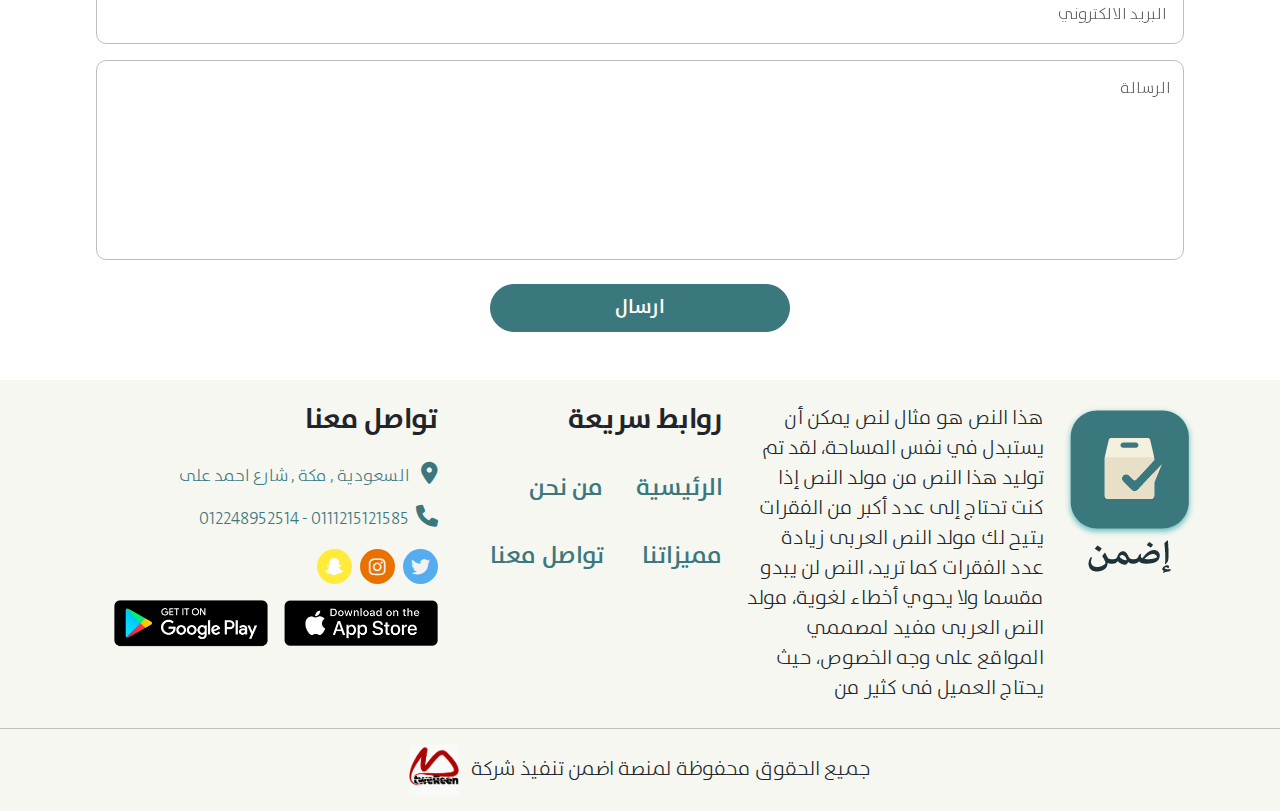
==== commit f94f8e81: "Finish project" ====
--- a/views/index.html
+++ b/views/index.html
@@ -347,7 +347,7 @@
                         <h3 class="h2 mb-4 fw-ar-bold contactus__title" data-lang="contactus_title">تواصل معنا</h3>
                     </article>
 
-                    <form class="mx-auto contact__form">
+                    <form class="mx-auto contact__form form-style">
                         <div class="mb-3">
                             <input type="text" class="form-control  p-3" data-lang="input_username"
                                 placeholder="الاسم بالكامل">
--- a/css/style.rtl.css
+++ b/css/style.rtl.css
@@ -1 +1 @@
-@font-face{font-family:"Black";src:url("../assets/fonts/text-fonts/Bahij_TheSansArabic-Black.ttf")}@font-face{font-family:"Bold";src:url("../assets/fonts/text-fonts/Bahij_TheSansArabic-Bold.ttf")}@font-face{font-family:"Light";src:url("../assets/fonts/text-fonts/Bahij_TheSansArabic-Light.ttf")}@font-face{font-family:"SemiBold";src:url("../assets/fonts/text-fonts/Bahij_TheSansArabic-SemiBold.ttf")}body{direction:rtl;font-family:"SemiBold"}.wrap-fullpage{overflow-x:hidden}.fw-ar-bold{font-family:"Bold"}#main__loader{z-index:10000;display:-webkit-box;display:-ms-flexbox;display:flex;-webkit-box-pack:center;-ms-flex-pack:center;justify-content:center;-webkit-box-align:center;-ms-flex-align:center;align-items:center}.dropdown-menu{min-width:auto}.form-style .contact__form{max-width:1088px}.form-style .contact__form input,.form-style .contact__form textarea,.form-style .contact__form select,.form-style .contact__form option{border-radius:10px}.form-style .contact__form input::-webkit-input-placeholder, .form-style .contact__form textarea::-webkit-input-placeholder, .form-style .contact__form select::-webkit-input-placeholder, .form-style .contact__form option::-webkit-input-placeholder{font-family:"Light"}.form-style .contact__form input::-moz-placeholder, .form-style .contact__form textarea::-moz-placeholder, .form-style .contact__form select::-moz-placeholder, .form-style .contact__form option::-moz-placeholder{font-family:"Light"}.form-style .contact__form input:-ms-input-placeholder, .form-style .contact__form textarea:-ms-input-placeholder, .form-style .contact__form select:-ms-input-placeholder, .form-style .contact__form option:-ms-input-placeholder{font-family:"Light"}.form-style .contact__form input::-ms-input-placeholder, .form-style .contact__form textarea::-ms-input-placeholder, .form-style .contact__form select::-ms-input-placeholder, .form-style .contact__form option::-ms-input-placeholder{font-family:"Light"}.form-style .contact__form input::placeholder,.form-style .contact__form textarea::placeholder,.form-style .contact__form select::placeholder,.form-style .contact__form option::placeholder{font-family:"Light"}.form-style .contact__form .submit__button,.form-style .contact__form .next__button{width:300px}.circles_style .svg__circle{position:absolute;z-index:1;-webkit-user-select:none;-moz-user-select:none;-ms-user-select:none;user-select:none;pointer-events:none}.circles_style .svg__circle.orange{top:130px}.circles_style .svg__circle.primary__bordered{top:-130px;left:100px}.circles_style .svg__circle.gr1{top:0px;left:60px}.circles_style .svg__circle.gr2{bottom:60px;left:60px}.circles_style .svg__circle.yellow_solid{bottom:20px;left:50%}.circles_style .svg__circle.borderd__orange{bottom:0;right:50px}#main-header{position:relative;overflow:hidden;background:url(../assets/img/global/header.jpg) no-repeat;background-size:cover}#main-header .navbar.blur{-webkit-backdrop-filter:blur(30px);backdrop-filter:blur(30px)}#main-header .header__img{position:absolute;width:101%;bottom:-5px;right:-2px;-webkit-user-select:none;-moz-user-select:none;-ms-user-select:none;user-select:none;z-index:1}#main-header .circle__svg{z-index:1;position:absolute}#main-header .circle__svg.green{left:170px;bottom:40%}#main-header .circle__svg.yellow{left:46%;bottom:10%}#main-header .header__content{position:relative}#main-header .header__content{margin-top:3.5rem;z-index:2}#main-header .header__content .text__box{border-radius:70px}#main-header .header__content .text__box .content__title{font-family:"Bold"}#main-header .header__content .text__box .content__paragraph{font-family:"Light"}#main-header:not(.basics-form__section){min-height:800px}#main-header.basics-form__section{min-height:430px}#main-header.basics-form__section .header__content .alert{max-width:870px;font-family:"Bold"}.wrap-slider .svg__circle{position:absolute;z-index:1}.wrap-slider .svg__circle.green{left:-45px}.wrap-slider .svg__circle.orange{right:-45px;bottom:125px}.wrap-slider .discountslider{z-index:2}.wrap-slider .discountslider .owl-stage .owl-item .discount__item{min-height:350px}.wrap-slider .discountslider .owl-stage .owl-item .discount__item .item__text{position:relative;z-index:2;color:#fff;font-family:"Bold";max-width:1000px}.wrap-slider .discountslider .owl-stage .owl-item .discount__item .item__img{position:absolute;width:100%;height:100%;top:0;left:0;-o-object-fit:cover;object-fit:cover;z-index:1;border-radius:20px;-webkit-filter:brightness(0.8);filter:brightness(0.8)}.wrap-slider .discountslider .owl-dots{display:-webkit-box;display:-ms-flexbox;display:flex;-webkit-box-align:center;-ms-flex-align:center;align-items:center;-webkit-box-pack:center;-ms-flex-pack:center;justify-content:center;width:100%;left:0;position:absolute;bottom:4rem}.wrap-slider .discountslider .owl-dots .owl-dot{border-radius:50%;-webkit-transition:.2s;-o-transition:.2s;transition:.2s;margin-left:.4rem}.wrap-slider .discountslider .owl-dots .owl-dot:last-child{margin-left:0}.wrap-slider .discountslider .owl-dots .owl-dot:not(.active){width:13px;height:13px;background-color:rgba(232,223,200,.6)}.wrap-slider .discountslider .owl-dots .owl-dot.active{width:15px;height:15px;background-color:#e8dfc8}#aboutus-section .text__box{-webkit-box-shadow:0 3px 6px rgba(0,0,0,.12);box-shadow:0 3px 6px rgba(0,0,0,.12);border-radius:10%/90%;padding:3rem 4rem;max-width:715px}#aboutus-section .text__box .svg__circles{position:absolute;-webkit-user-select:none;-moz-user-select:none;-ms-user-select:none;user-select:none;pointer-events:none;right:5px;top:15px}#aboutus-section .text__box p{font-family:"Light"}#features-section .feature__number{font-family:"Black";font-size:66px;letter-spacing:7px;color:rgba(59,120,125,.3)}#features-section .feature__text{max-width:300px}#features-section .imgs__box{overflow:hidden;z-index:2}#features-section .imgs__box.left__box .img__back{left:70px}#features-section .imgs__box .img__back,#features-section .imgs__box .img__front{position:absolute;overflow:hidden;-webkit-transition:.6s ease-in-out;-o-transition:.6s ease-in-out;transition:.6s ease-in-out;border-radius:30px}#features-section .imgs__box .img__back img,#features-section .imgs__box .img__front img{width:100%;height:100%;-o-object-fit:cover;object-fit:cover;-o-object-position:center;object-position:center;border-radius:30px}#features-section .imgs__box .img__back{top:30px}#features-section .imgs__box:hover .img__back{-webkit-transform:scale(0.8) rotate(5deg);-ms-transform:scale(0.8) rotate(5deg);transform:scale(0.8) rotate(5deg)}#features-section .imgs__box:hover .img__front{-webkit-transform:scale(0.8) rotate(-5deg);-ms-transform:scale(0.8) rotate(-5deg);transform:scale(0.8) rotate(-5deg)}#features-section .leftside .circle{right:100px;left:auto}#features-section .circle__svg,#features-section .circle,#features-section .gr__svg{position:absolute;z-index:1;-webkit-user-select:none;-moz-user-select:none;-ms-user-select:none;user-select:none;pointer-events:none}#features-section .circle__svg{left:35%}#features-section .circle{left:100px;top:50%;-webkit-transform:translateY(-50%);-ms-transform:translateY(-50%);transform:translateY(-50%)}#features-section .gr__svg{position:absolute;top:10px;left:-47%}#contactus-section .svg__circle{position:absolute;-webkit-user-select:none;-moz-user-select:none;-ms-user-select:none;user-select:none;pointer-events:none;z-index:1}#contactus-section .svg__circle.primary{right:230px}#contactus-section .svg__circle.orange{bottom:100px}#contactus-section .contact__form,#contactus-section article{position:relative;z-index:2}#contactus-section .contact__form textarea{height:200px;resize:none}#basicsinfo-section{margin-top:-170px;z-index:2}#basicsinfo-section .form_subtitle{font-family:"Light"}#basicsinfo-section .progress__wrap{max-width:800px;background-color:#fff;border-color:rgba(112,112,112,.2) !important}#basicsinfo-section .progress__wrap .nav-link{border-radius:0;display:-webkit-box;display:-ms-flexbox;display:flex;gap:1rem;-webkit-box-align:center;-ms-flex-align:center;align-items:center}#basicsinfo-section .progress__wrap .nav-link .number{font-size:20px;background-color:var(--bs-primary);display:-webkit-inline-box;display:-ms-inline-flexbox;display:inline-flex;-webkit-box-align:center;-ms-flex-align:center;align-items:center;-webkit-box-pack:center;-ms-flex-pack:center;justify-content:center;border-radius:50%;color:#fff}#basicsinfo-section .progress__wrap .nav-link .text{color:#000;font-family:"Light"}#basicsinfo-section .progress__wrap .nav-link.active,#basicsinfo-section .progress__wrap .nav-link.done{background-color:rgba(0,0,0,0)}#basicsinfo-section .progress__wrap .nav-link.active{font-weight:bolder}#basicsinfo-section .progress__wrap .nav-link:not(.active,.done){opacity:.7}#basicsinfo-section .dropzone{border-radius:10px}#basicsinfo-section .dropzone .fw-ar-light{font-family:"Light"}#main__footer{background-color:#f6f7f1}#main__footer .topfooter__pargraph{max-width:485px;font-family:"Light"}#main__footer .maplinkssec__footer .nav-link{font-size:24px}#main__footer .contactussec__footer .nav-item:not(.social__links) .nav-link i{font-size:22px}#main__footer .contactussec__footer .nav-item:not(.social__links) .nav-link span{font-size:17px;font-family:"Light"}#main__footer .contactussec__footer .nav-item.social__links{margin-top:.5rem}#main__footer .contactussec__footer .nav-item.social__links .nav-item:nth-of-type(1) .nav-link{background-color:#55acee}#main__footer .contactussec__footer .nav-item.social__links .nav-item:nth-of-type(2) .nav-link{background-color:#e97100}#main__footer .contactussec__footer .nav-item.social__links .nav-item:nth-of-type(3) .nav-link{background-color:#ffeb3b}#main__footer .contactussec__footer .nav-item.social__links .nav-link{margin-left:.5rem;width:35px;height:35px;display:-webkit-box;display:-ms-flexbox;display:flex;-webkit-box-align:center;-ms-flex-align:center;align-items:center;-webkit-box-pack:center;-ms-flex-pack:center;justify-content:center;border-radius:50%}#main__footer .contactussec__footer .nav-item.social__links .nav-link i{font-size:19px;display:block;color:#f1f2f2}#main__footer .bottomfooter__text{font-family:"Light";font-size:20px}@media(min-width: 1920px){#main-header .content__paragraph{font-size:26px !important}}@media(min-width: 1400px){#main-header .nav-link,#main-header .btn.dropdown-toggle{font-size:20px}#main-header .nav-link.bg-white{padding:15px 25px !important}#main-header .header__content .content__title{font-size:36px}#main-header .header__content .content__paragraph{font-size:23px}#main-header .dropdown-item{font-size:20px}}@media(max-width: 1400px){#main-header .navbar-brand img{width:62px}}@media(min-width: 1200px){#main-header.basics-form__section .header__content .alert{font-size:28px}#basicsinfo-section .progress__wrap .nav-link .text{font-size:24px}}@media(max-width: 1200px){#main-header.basics-form__section .header__content .alert{font-size:20px}#basicsinfo-section .progress__wrap .nav-link .text{font-size:20px}}@media(min-width: 1400px)and (max-width: 1920px){#aboutus-section .text__box{padding:1rem 2rem !important}#aboutus-section .text__box p{font-size:1.3rem !important}}@media(min-width: 992px)and (max-width: 1200px){#main-header .nav-link img{width:125px}}@media(min-width: 992px){#main-header .nav-btn:hover,#main-header .nav-btn.active{background-color:rgba(0,0,0,0) !important;color:#fff !important;border:#fff 1px solid}#main-header .nav-link:not(.nav-btn){color:#fff}#main-header .dropdown-toggle{color:#fff}.discountslider .owl-stage .owl-item .discount__item{padding:3.5rem}#aboutus-section .text__box{padding:3rem 4rem}#features-section .feature__text{font-size:24px}#features-section .img__back{width:350px;height:365px}#features-section .img__front{width:390px;height:425px}.form-style .submit__button,.form-style .next__button{font-size:20px}}@media(max-width: 992px){#main-header .nav-link:not(.nav-btn){padding:10px}#main-header .nav-link.nav-btn{background-color:var(--bs-primary) !important;color:#fff;width:-webkit-fit-content;width:-moz-fit-content;width:fit-content}#main-header .nav-link.nav-btn.active{color:var(--bs-primary);background-color:rgba(0,0,0,0) !important;border:1px solid var(--bs-primary)}#main-header .offcanvas-start{height:99.9vh}#main-header .dropdown-toggle{border:1px solid #e3e3e3}#main-header .header__content .text__box{max-width:700px}.discountslider .owl-stage .owl-item .discount__item{padding:1.5rem 1.5rem 3rem 1.5rem}#aboutus-section .text__box{padding:1.5rem 2rem}#aboutus-section .text__box .fs-4{font-size:21px !important}#features-section .feature__text{font-size:20px}#features-section .img__back{width:300px;height:315px}#features-section .img__front{width:310px;height:380px}#contactus-section .submit__button{font-size:18px}#main__footer .maplinkssec__footer .nav-link{font-size:20px !important}#main__footer .bottomfooter__text{font-size:18px}}@media(min-width: 768px){#features-section .imgs__box{min-height:430px}#features-section .imgs__box.left__box .img__front{left:10% !important}#features-section .imgs__box:not(.left__box) .img__front{right:7%}#basicsinfo-section .progress__wrap .nav-link .number{width:42px;height:42px}}@media(max-width: 768px){.svg__circle,.svg__circles,.gr__svg,.circle{-webkit-transform:scale(0.4);-ms-transform:scale(0.4);transform:scale(0.4)}#features-section .imgs__box{min-height:345px}#features-section .leftrow__box>div:first-child{-webkit-box-ordinal-group:2;-ms-flex-order:1;order:1}#features-section .leftrow__box>div:last-child{-webkit-box-ordinal-group:1;-ms-flex-order:0;order:0}#features-section .img__back{right:13%}#features-section .img__front{right:25%}#basicsinfo-section .progress__wrap .nav-link .number{width:30px;height:30px}#main__footer .topfooter__logo img{width:110px}}@media(max-width: 576px){#main-header .navbar .navbar-brand img{width:45px}#features-section .img__back{width:220px;height:230px;right:5%}#features-section .img__front{width:240px;height:290px}}+@font-face{font-family:"Black";src:url("../assets/fonts/text-fonts/Bahij_TheSansArabic-Black.ttf")}@font-face{font-family:"Bold";src:url("../assets/fonts/text-fonts/Bahij_TheSansArabic-Bold.ttf")}@font-face{font-family:"Light";src:url("../assets/fonts/text-fonts/Bahij_TheSansArabic-Light.ttf")}@font-face{font-family:"SemiBold";src:url("../assets/fonts/text-fonts/Bahij_TheSansArabic-SemiBold.ttf")}body{direction:rtl;font-family:"SemiBold"}.wrap-fullpage{overflow-x:hidden}.fw-ar-bold{font-family:"Bold"}#main__loader{z-index:10000;display:-webkit-box;display:-ms-flexbox;display:flex;-webkit-box-pack:center;-ms-flex-pack:center;justify-content:center;-webkit-box-align:center;-ms-flex-align:center;align-items:center}.dropdown-menu{min-width:auto}.form-style .contact__form,.form-style.contact__form{max-width:1088px}.form-style .contact__form input,.form-style .contact__form textarea,.form-style .contact__form select,.form-style .contact__form option,.form-style.contact__form input,.form-style.contact__form textarea,.form-style.contact__form select,.form-style.contact__form option{border-radius:10px}.form-style .contact__form input::-webkit-input-placeholder, .form-style .contact__form textarea::-webkit-input-placeholder, .form-style .contact__form select::-webkit-input-placeholder, .form-style .contact__form option::-webkit-input-placeholder, .form-style.contact__form input::-webkit-input-placeholder, .form-style.contact__form textarea::-webkit-input-placeholder, .form-style.contact__form select::-webkit-input-placeholder, .form-style.contact__form option::-webkit-input-placeholder{font-family:"Light"}.form-style .contact__form input::-moz-placeholder, .form-style .contact__form textarea::-moz-placeholder, .form-style .contact__form select::-moz-placeholder, .form-style .contact__form option::-moz-placeholder, .form-style.contact__form input::-moz-placeholder, .form-style.contact__form textarea::-moz-placeholder, .form-style.contact__form select::-moz-placeholder, .form-style.contact__form option::-moz-placeholder{font-family:"Light"}.form-style .contact__form input:-ms-input-placeholder, .form-style .contact__form textarea:-ms-input-placeholder, .form-style .contact__form select:-ms-input-placeholder, .form-style .contact__form option:-ms-input-placeholder, .form-style.contact__form input:-ms-input-placeholder, .form-style.contact__form textarea:-ms-input-placeholder, .form-style.contact__form select:-ms-input-placeholder, .form-style.contact__form option:-ms-input-placeholder{font-family:"Light"}.form-style .contact__form input::-ms-input-placeholder, .form-style .contact__form textarea::-ms-input-placeholder, .form-style .contact__form select::-ms-input-placeholder, .form-style .contact__form option::-ms-input-placeholder, .form-style.contact__form input::-ms-input-placeholder, .form-style.contact__form textarea::-ms-input-placeholder, .form-style.contact__form select::-ms-input-placeholder, .form-style.contact__form option::-ms-input-placeholder{font-family:"Light"}.form-style .contact__form input::placeholder,.form-style .contact__form textarea::placeholder,.form-style .contact__form select::placeholder,.form-style .contact__form option::placeholder,.form-style.contact__form input::placeholder,.form-style.contact__form textarea::placeholder,.form-style.contact__form select::placeholder,.form-style.contact__form option::placeholder{font-family:"Light"}.form-style .contact__form .submit__button,.form-style .contact__form .next__button,.form-style.contact__form .submit__button,.form-style.contact__form .next__button{width:300px}.circles_style .svg__circle{position:absolute;z-index:1;-webkit-user-select:none;-moz-user-select:none;-ms-user-select:none;user-select:none;pointer-events:none}.circles_style .svg__circle.orange{top:130px}.circles_style .svg__circle.primary__bordered{top:-130px;left:100px}.circles_style .svg__circle.gr1{top:0px;left:60px}.circles_style .svg__circle.gr2{bottom:60px;left:60px}.circles_style .svg__circle.yellow_solid{bottom:20px;left:50%}.circles_style .svg__circle.borderd__orange{bottom:0;right:50px}#main-header{position:relative;overflow:hidden;background:url(../assets/img/global/header.jpg) no-repeat;background-size:cover}#main-header .navbar.blur{-webkit-backdrop-filter:blur(30px);backdrop-filter:blur(30px)}#main-header .header__img{position:absolute;width:101%;bottom:-5px;right:-2px;-webkit-user-select:none;-moz-user-select:none;-ms-user-select:none;user-select:none;z-index:1}#main-header .circle__svg{z-index:1;position:absolute}#main-header .circle__svg.green{left:170px;bottom:40%}#main-header .circle__svg.yellow{left:46%;bottom:10%}#main-header .header__content{position:relative}#main-header .header__content{margin-top:3.5rem;z-index:2}#main-header .header__content .text__box{border-radius:70px}#main-header .header__content .text__box .content__title{font-family:"Bold"}#main-header .header__content .text__box .content__paragraph{font-family:"Light"}#main-header:not(.basics-form__section){min-height:800px}#main-header.basics-form__section{min-height:430px}#main-header.basics-form__section .header__content .alert{max-width:870px;font-family:"Bold"}.wrap-slider .svg__circle{position:absolute;z-index:1}.wrap-slider .svg__circle.green{left:-45px}.wrap-slider .svg__circle.orange{right:-45px;bottom:125px}.wrap-slider .discountslider{z-index:2}.wrap-slider .discountslider .owl-stage .owl-item .discount__item{min-height:350px}.wrap-slider .discountslider .owl-stage .owl-item .discount__item .item__text{position:relative;z-index:2;color:#fff;font-family:"Bold";max-width:1000px}.wrap-slider .discountslider .owl-stage .owl-item .discount__item .item__img{position:absolute;width:100%;height:100%;top:0;left:0;-o-object-fit:cover;object-fit:cover;z-index:1;border-radius:20px;-webkit-filter:brightness(0.8);filter:brightness(0.8)}.wrap-slider .discountslider .owl-dots{display:-webkit-box;display:-ms-flexbox;display:flex;-webkit-box-align:center;-ms-flex-align:center;align-items:center;-webkit-box-pack:center;-ms-flex-pack:center;justify-content:center;width:100%;left:0;position:absolute;bottom:4rem}.wrap-slider .discountslider .owl-dots .owl-dot{border-radius:50%;-webkit-transition:.2s;-o-transition:.2s;transition:.2s;margin-left:.4rem}.wrap-slider .discountslider .owl-dots .owl-dot:last-child{margin-left:0}.wrap-slider .discountslider .owl-dots .owl-dot:not(.active){width:13px;height:13px;background-color:rgba(232,223,200,.6)}.wrap-slider .discountslider .owl-dots .owl-dot.active{width:15px;height:15px;background-color:#e8dfc8}#aboutus-section .text__box{-webkit-box-shadow:0 3px 6px rgba(0,0,0,.12);box-shadow:0 3px 6px rgba(0,0,0,.12);border-radius:10%/90%;padding:3rem 4rem;max-width:715px}#aboutus-section .text__box .svg__circles{position:absolute;-webkit-user-select:none;-moz-user-select:none;-ms-user-select:none;user-select:none;pointer-events:none;right:5px;top:15px}#aboutus-section .text__box p{font-family:"Light"}#features-section .feature__number{font-family:"Black";font-size:66px;letter-spacing:7px;color:rgba(59,120,125,.3)}#features-section .feature__text{max-width:300px}#features-section .imgs__box{overflow:hidden;z-index:2}#features-section .imgs__box.left__box .img__back{left:70px}#features-section .imgs__box .img__back,#features-section .imgs__box .img__front{position:absolute;overflow:hidden;-webkit-transition:.6s ease-in-out;-o-transition:.6s ease-in-out;transition:.6s ease-in-out;border-radius:30px}#features-section .imgs__box .img__back img,#features-section .imgs__box .img__front img{width:100%;height:100%;-o-object-fit:cover;object-fit:cover;-o-object-position:center;object-position:center;border-radius:30px}#features-section .imgs__box .img__back{top:30px}#features-section .imgs__box:hover .img__back{-webkit-transform:scale(0.8) rotate(5deg);-ms-transform:scale(0.8) rotate(5deg);transform:scale(0.8) rotate(5deg)}#features-section .imgs__box:hover .img__front{-webkit-transform:scale(0.8) rotate(-5deg);-ms-transform:scale(0.8) rotate(-5deg);transform:scale(0.8) rotate(-5deg)}#features-section .leftside .circle{right:100px;left:auto}#features-section .circle__svg,#features-section .circle,#features-section .gr__svg{position:absolute;z-index:1;-webkit-user-select:none;-moz-user-select:none;-ms-user-select:none;user-select:none;pointer-events:none}#features-section .circle__svg{left:35%}#features-section .circle{left:100px;top:50%;-webkit-transform:translateY(-50%);-ms-transform:translateY(-50%);transform:translateY(-50%)}#features-section .gr__svg{position:absolute;top:10px;left:-47%}#contactus-section .svg__circle{position:absolute;-webkit-user-select:none;-moz-user-select:none;-ms-user-select:none;user-select:none;pointer-events:none;z-index:1}#contactus-section .svg__circle.primary{right:230px}#contactus-section .svg__circle.orange{bottom:100px}#contactus-section .contact__form,#contactus-section article{position:relative;z-index:2}#contactus-section .contact__form textarea{height:200px;resize:none}#basicsinfo-section{margin-top:-170px;z-index:2}#basicsinfo-section .form_subtitle{font-family:"Light"}#basicsinfo-section .progress__wrap{max-width:800px;background-color:#fff;border-color:rgba(112,112,112,.2) !important}#basicsinfo-section .progress__wrap .nav-link{border-radius:0;display:-webkit-box;display:-ms-flexbox;display:flex;gap:1rem;-webkit-box-align:center;-ms-flex-align:center;align-items:center}#basicsinfo-section .progress__wrap .nav-link .number{font-size:20px;background-color:var(--bs-primary);display:-webkit-inline-box;display:-ms-inline-flexbox;display:inline-flex;-webkit-box-align:center;-ms-flex-align:center;align-items:center;-webkit-box-pack:center;-ms-flex-pack:center;justify-content:center;border-radius:50%;color:#fff}#basicsinfo-section .progress__wrap .nav-link .text{color:#000;font-family:"Light"}#basicsinfo-section .progress__wrap .nav-link.active,#basicsinfo-section .progress__wrap .nav-link.done{background-color:rgba(0,0,0,0)}#basicsinfo-section .progress__wrap .nav-link.active{font-weight:bolder}#basicsinfo-section .progress__wrap .nav-link:not(.active,.done){opacity:.7}#basicsinfo-section .dropzone{border-radius:10px}#basicsinfo-section .dropzone .fw-ar-light{font-family:"Light"}#main__footer{background-color:#f6f7f1}#main__footer .topfooter__pargraph{max-width:485px;font-family:"Light"}#main__footer .maplinkssec__footer .nav-link{font-size:24px}#main__footer .contactussec__footer .nav-item:not(.social__links) .nav-link i{font-size:22px}#main__footer .contactussec__footer .nav-item:not(.social__links) .nav-link span{font-size:17px;font-family:"Light"}#main__footer .contactussec__footer .nav-item.social__links{margin-top:.5rem}#main__footer .contactussec__footer .nav-item.social__links .nav-item:nth-of-type(1) .nav-link{background-color:#55acee}#main__footer .contactussec__footer .nav-item.social__links .nav-item:nth-of-type(2) .nav-link{background-color:#e97100}#main__footer .contactussec__footer .nav-item.social__links .nav-item:nth-of-type(3) .nav-link{background-color:#ffeb3b}#main__footer .contactussec__footer .nav-item.social__links .nav-link{margin-left:.5rem;width:35px;height:35px;display:-webkit-box;display:-ms-flexbox;display:flex;-webkit-box-align:center;-ms-flex-align:center;align-items:center;-webkit-box-pack:center;-ms-flex-pack:center;justify-content:center;border-radius:50%}#main__footer .contactussec__footer .nav-item.social__links .nav-link i{font-size:19px;display:block;color:#f1f2f2}#main__footer .bottomfooter__text{font-family:"Light";font-size:20px}@media(min-width: 1920px){#main-header .content__paragraph{font-size:26px !important}}@media(min-width: 1400px){#main-header .nav-link,#main-header .btn.dropdown-toggle{font-size:20px}#main-header .nav-link.bg-white{padding:15px 25px !important}#main-header .header__content .content__title{font-size:36px}#main-header .header__content .content__paragraph{font-size:23px}#main-header .dropdown-item{font-size:20px}}@media(max-width: 1400px){#main-header .navbar-brand img{width:62px}}@media(min-width: 1200px){#main-header.basics-form__section .header__content .alert{font-size:28px}#basicsinfo-section .progress__wrap .nav-link .text{font-size:24px}}@media(max-width: 1200px){#main-header.basics-form__section .header__content .alert{font-size:20px}#basicsinfo-section .progress__wrap .nav-link .text{font-size:20px}}@media(min-width: 1400px)and (max-width: 1920px){#aboutus-section .text__box{padding:1rem 2rem !important}#aboutus-section .text__box p{font-size:1.3rem !important}}@media(min-width: 992px)and (max-width: 1200px){#main-header .nav-link img{width:125px}}@media(min-width: 992px){#main-header .nav-btn:hover,#main-header .nav-btn.active{background-color:rgba(0,0,0,0) !important;color:#fff !important;border:#fff 1px solid}#main-header .nav-link:not(.nav-btn){color:#fff}#main-header .dropdown-toggle{color:#fff}.discountslider .owl-stage .owl-item .discount__item{padding:3.5rem}#aboutus-section .text__box{padding:3rem 4rem}#features-section .feature__text{font-size:24px}#features-section .img__back{width:350px;height:365px}#features-section .img__front{width:390px;height:425px}.form-style .submit__button,.form-style .next__button{font-size:20px}}@media(max-width: 992px){#main-header .nav-link:not(.nav-btn){padding:10px}#main-header .nav-link.nav-btn{background-color:var(--bs-primary) !important;color:#fff;width:-webkit-fit-content;width:-moz-fit-content;width:fit-content}#main-header .nav-link.nav-btn.active{color:var(--bs-primary);background-color:rgba(0,0,0,0) !important;border:1px solid var(--bs-primary)}#main-header .offcanvas-start{height:99.9vh}#main-header .dropdown-toggle{border:1px solid #e3e3e3}#main-header .header__content .text__box{max-width:700px}.discountslider .owl-stage .owl-item .discount__item{padding:1.5rem 1.5rem 3rem 1.5rem}#aboutus-section .text__box{padding:1.5rem 2rem}#aboutus-section .text__box .fs-4{font-size:21px !important}#features-section .feature__text{font-size:20px}#features-section .img__back{width:300px;height:315px}#features-section .img__front{width:310px;height:380px}#contactus-section .submit__button{font-size:18px}#main__footer .maplinkssec__footer .nav-link{font-size:20px !important}#main__footer .bottomfooter__text{font-size:18px}}@media(min-width: 768px){#features-section .imgs__box{min-height:430px}#features-section .imgs__box.left__box .img__front{left:10% !important}#features-section .imgs__box:not(.left__box) .img__front{right:7%}#basicsinfo-section .progress__wrap .nav-link .number{width:42px;height:42px}}@media(max-width: 768px){.svg__circle,.svg__circles,.gr__svg,.circle{-webkit-transform:scale(0.4);-ms-transform:scale(0.4);transform:scale(0.4)}#features-section .imgs__box{min-height:345px}#features-section .leftrow__box>div:first-child{-webkit-box-ordinal-group:2;-ms-flex-order:1;order:1}#features-section .leftrow__box>div:last-child{-webkit-box-ordinal-group:1;-ms-flex-order:0;order:0}#features-section .img__back{right:13%}#features-section .img__front{right:25%}#basicsinfo-section .progress__wrap .nav-link .number{width:30px;height:30px}#main__footer .topfooter__logo img{width:110px}}@media(max-width: 576px){#main-header .navbar .navbar-brand img{width:45px}#features-section .img__back{width:220px;height:230px;right:5%}#features-section .img__front{width:240px;height:290px}}